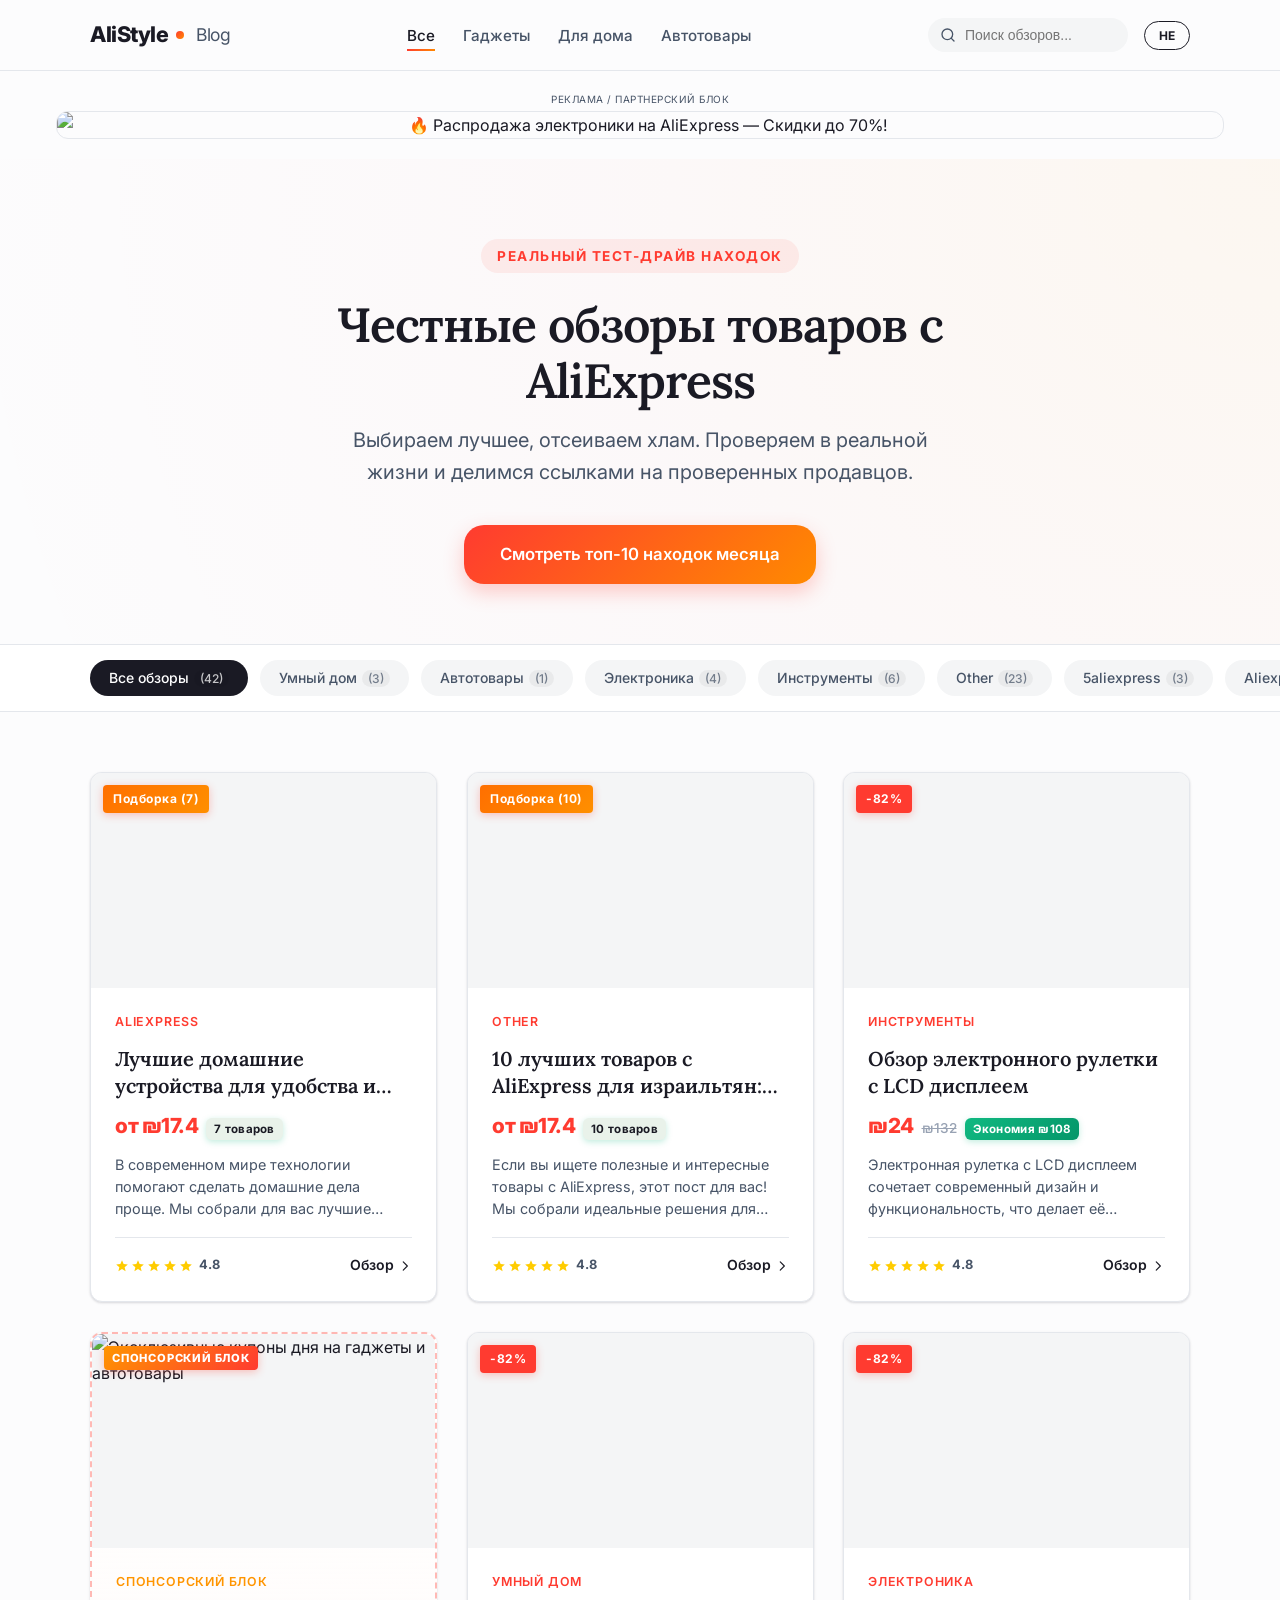
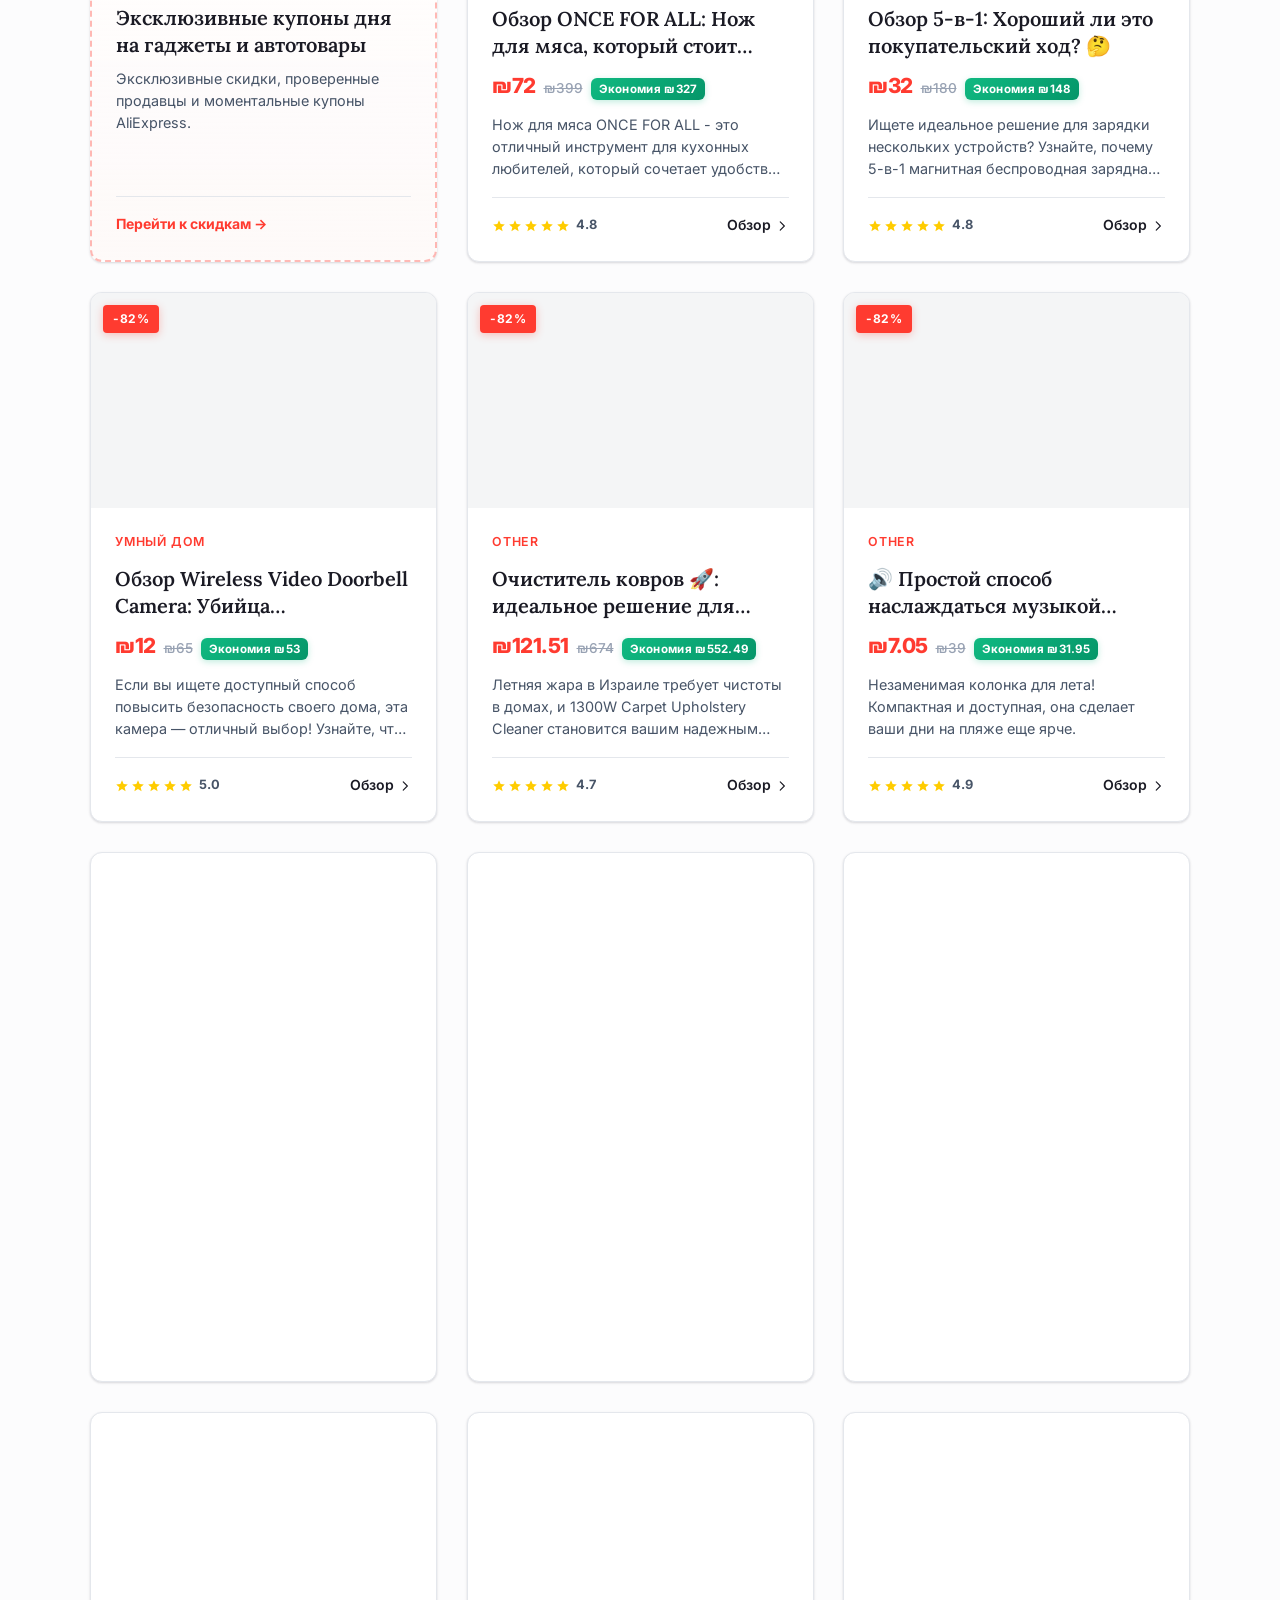
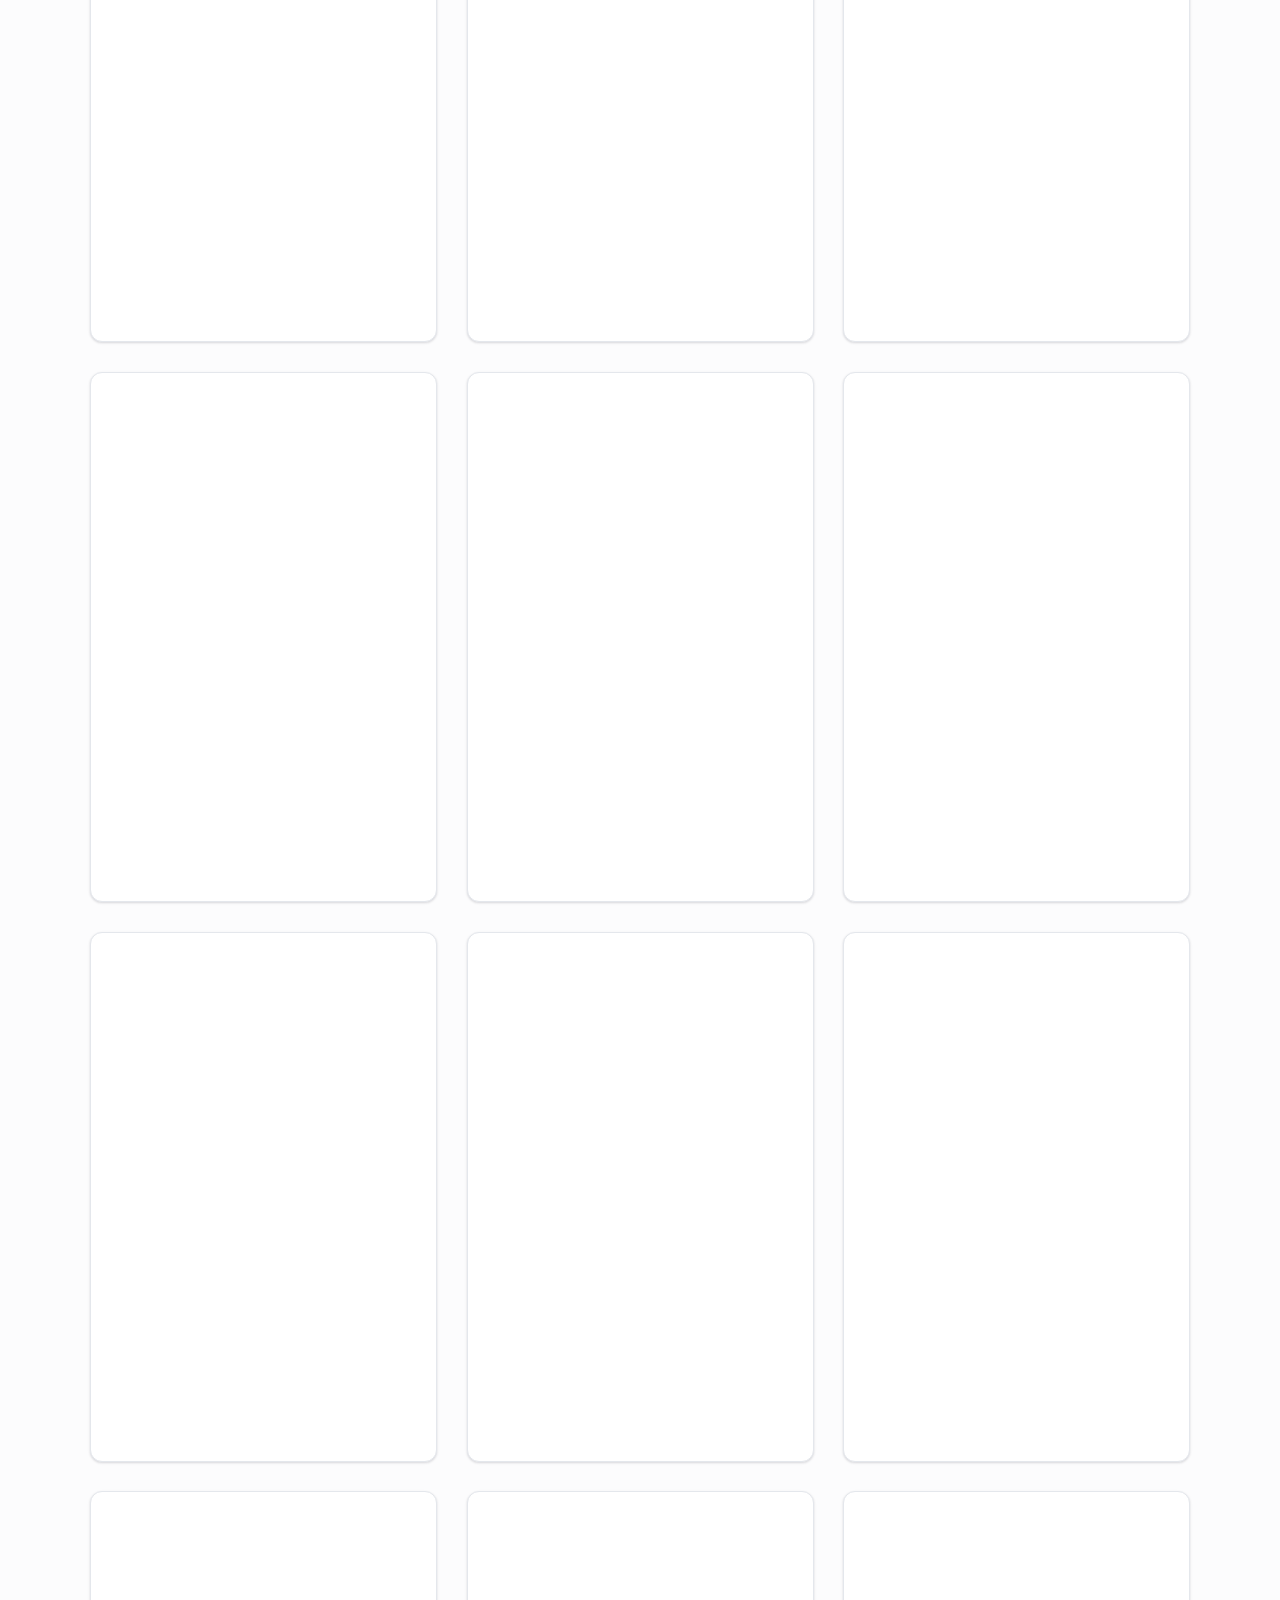
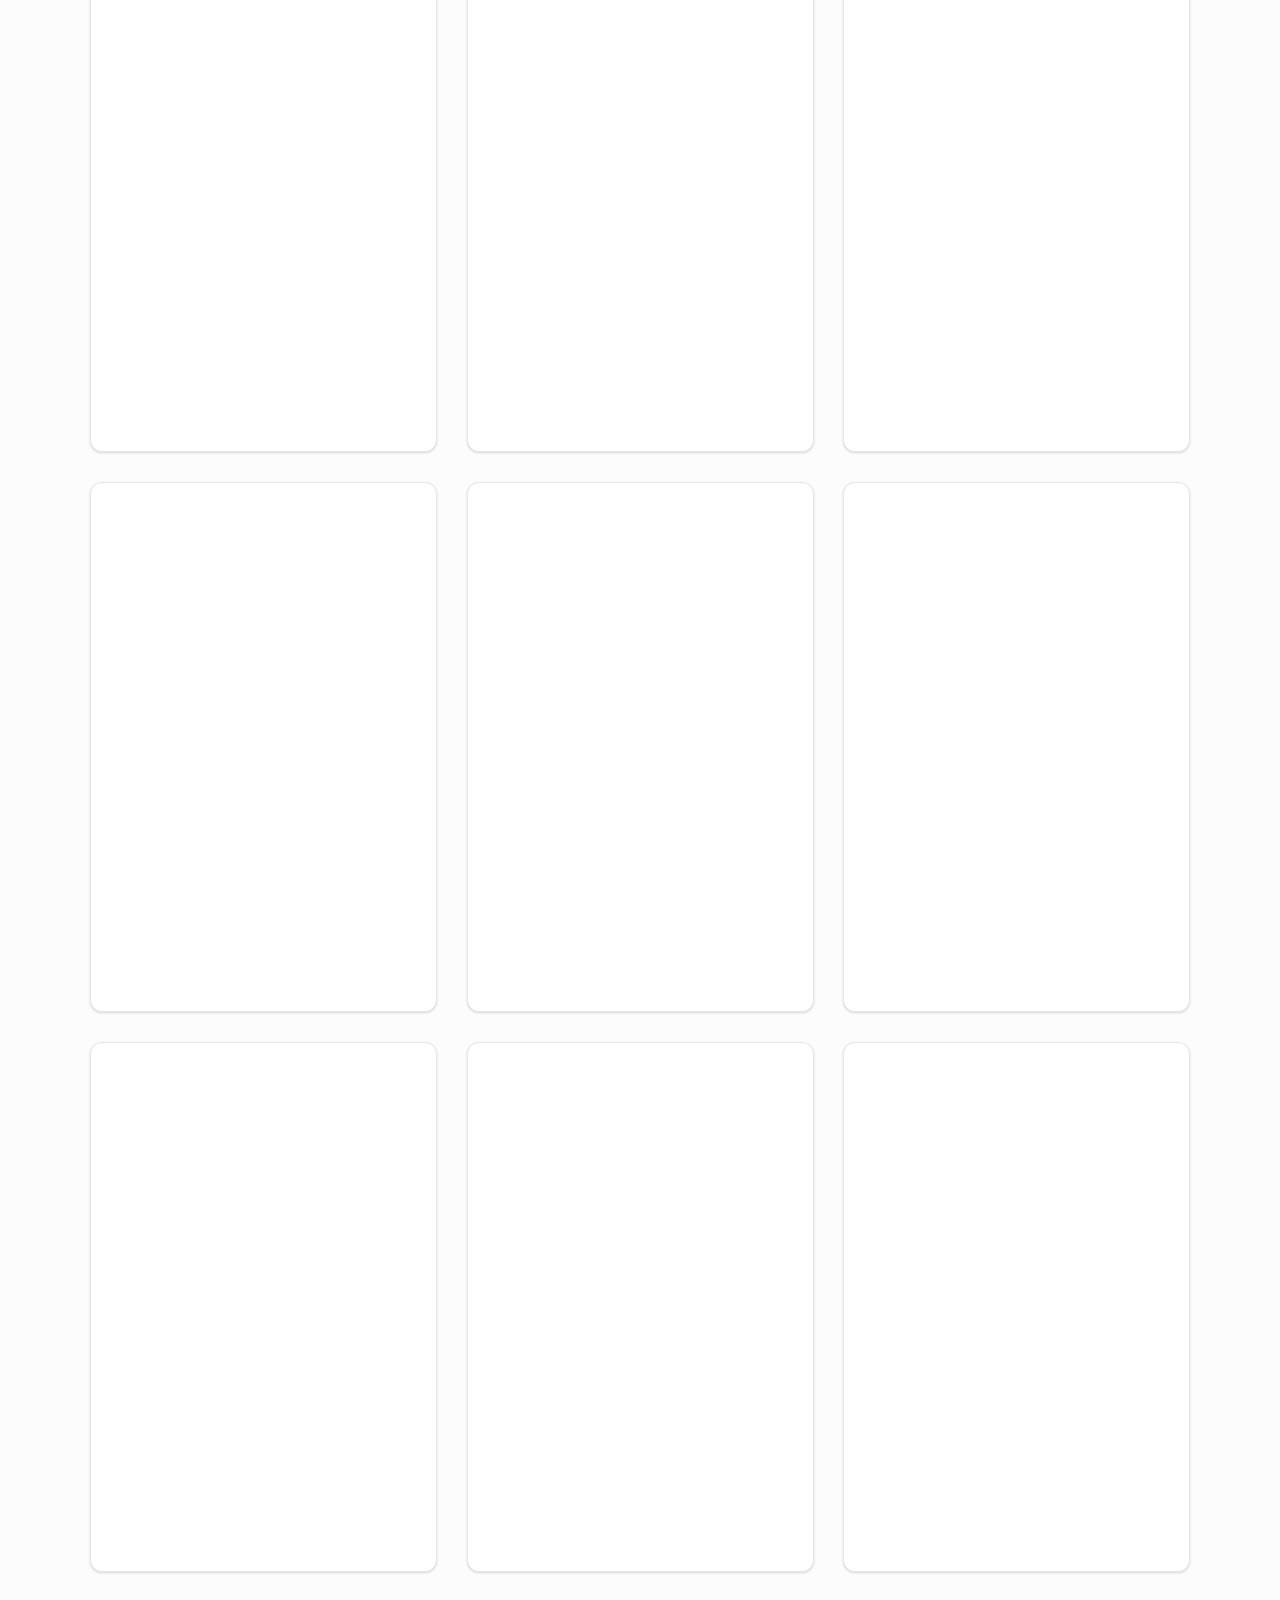
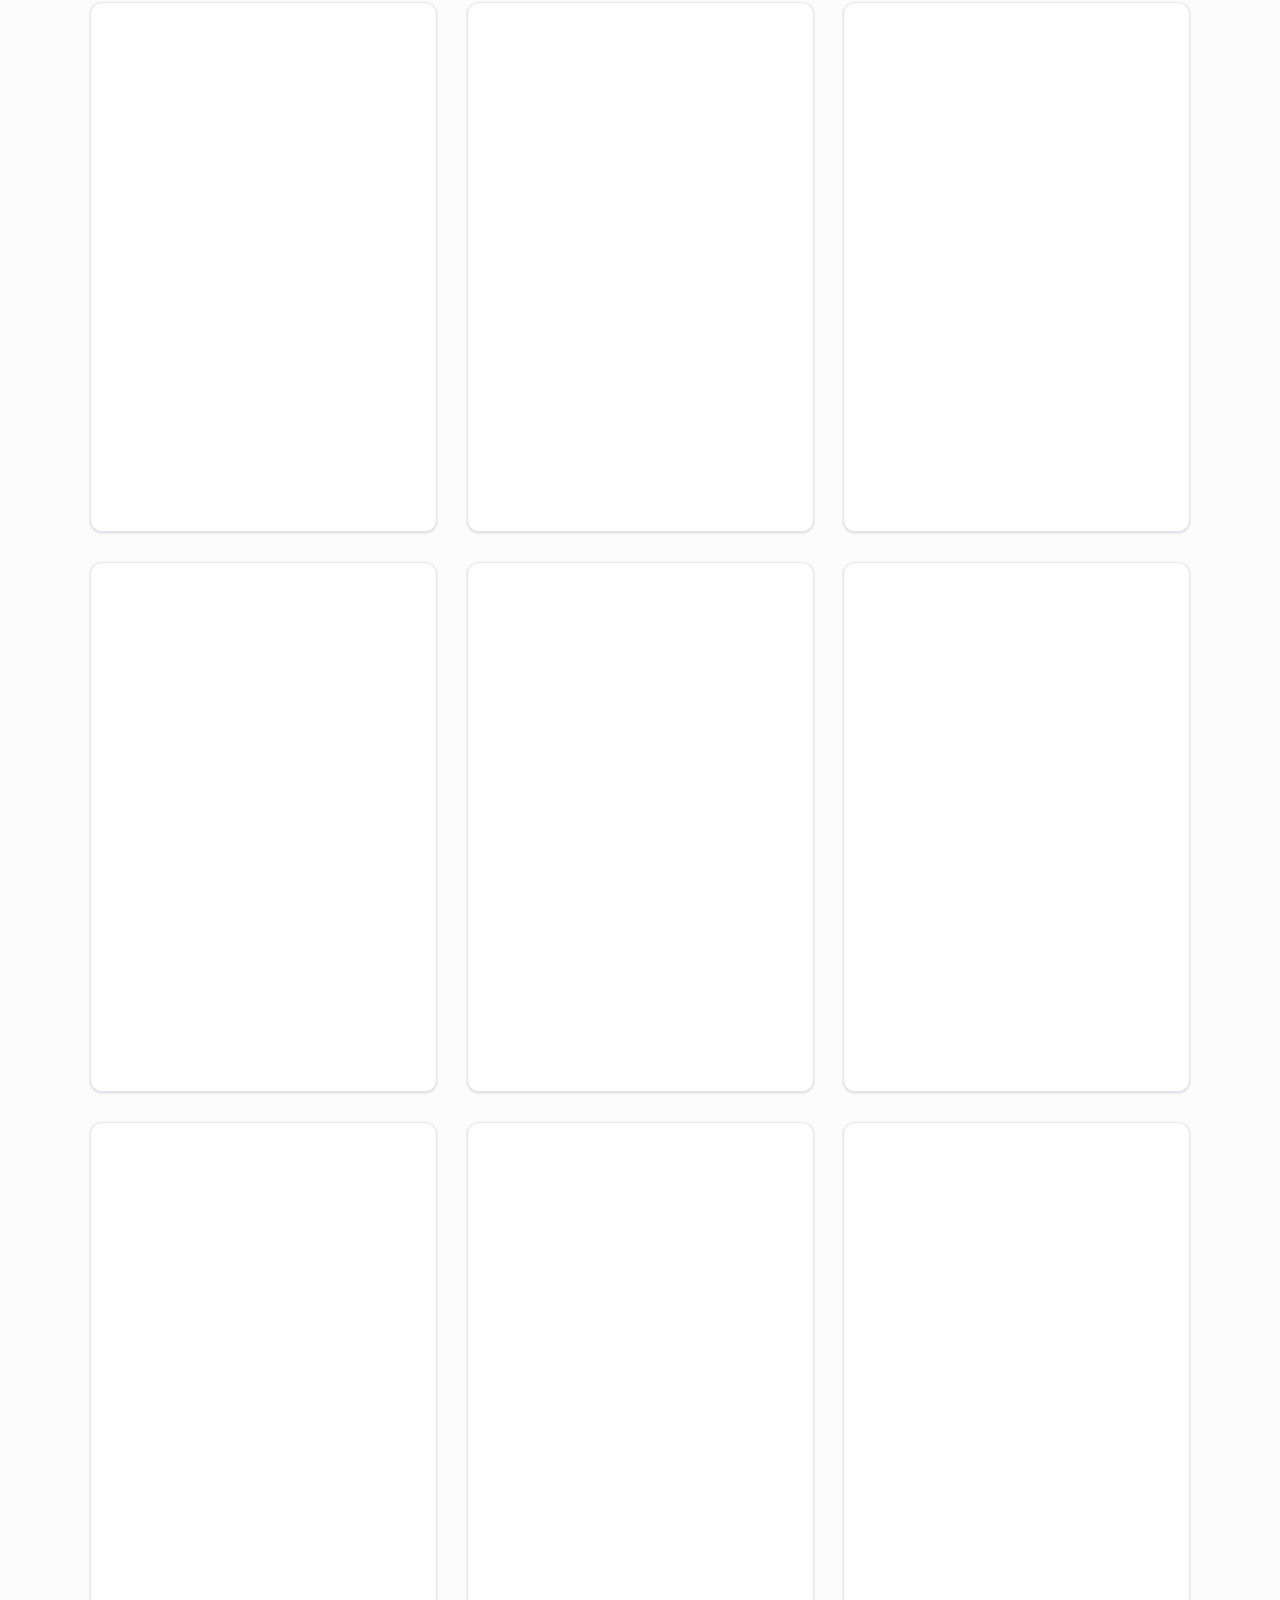
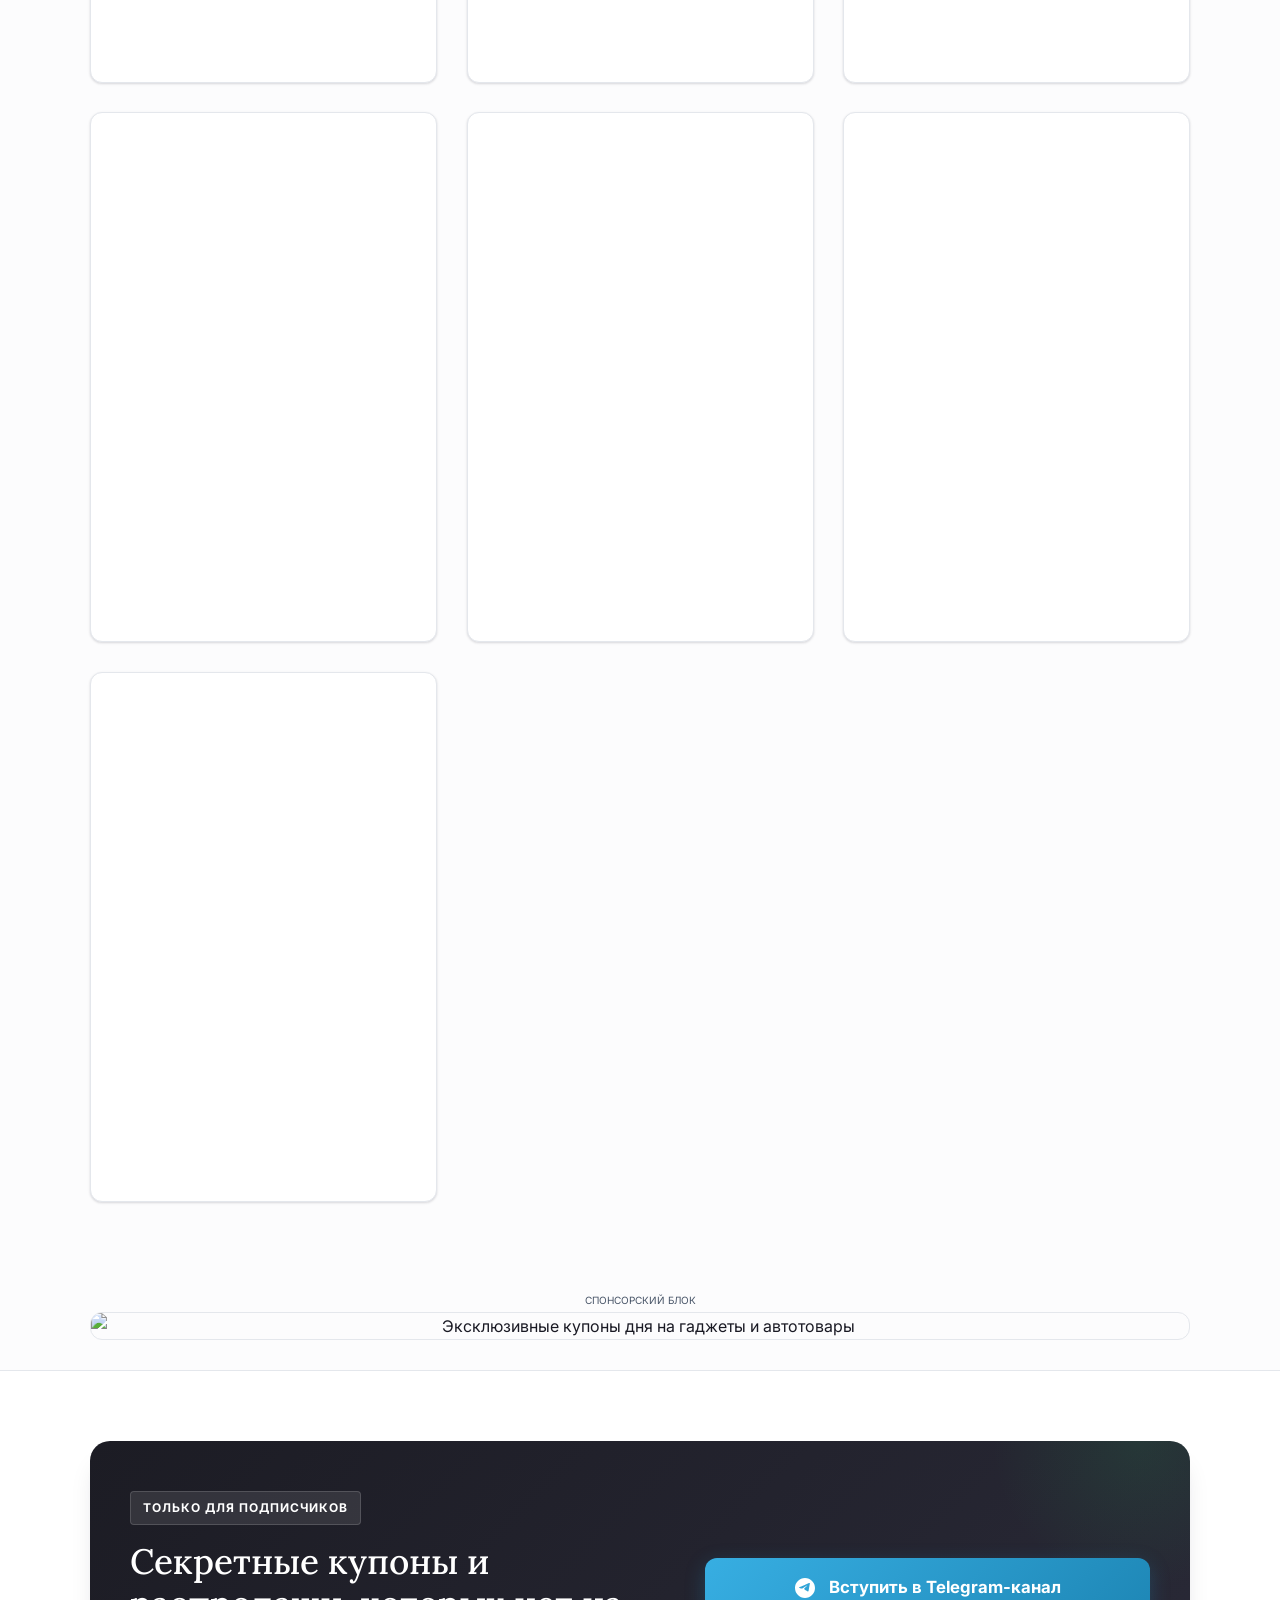
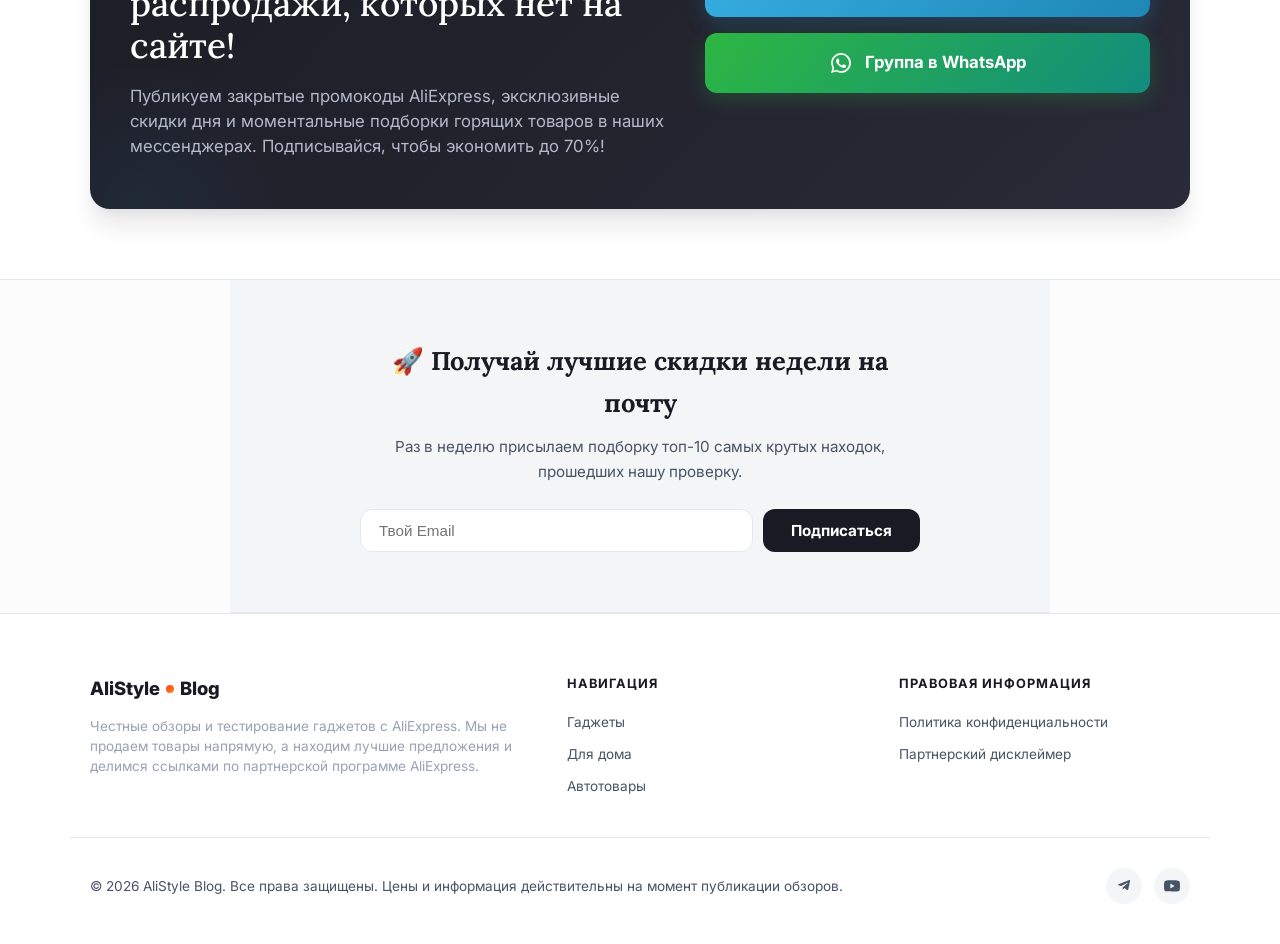
==== index.html @ b85cef8a "Add netlify.toml, root fallbacks, inline normalizeRating, and GitHub CDN fallback" ====
<!DOCTYPE html>
<html lang="ru">
<head>
    <meta charset="UTF-8">
    <meta name="viewport" content="width=device-width, initial-scale=1.0">
    <title data-translate="pageTitle">AliStyle Blog — Честные обзоры товаров с AliExpress</title>
    <meta name="description" content="Реальные тесты, обзоры и подборки крутых гаджетов и товаров с AliExpress. Секретные промокоды, купоны и скидки для Израиля.">
    <meta name="theme-color" content="#FCFCFD">
    
    <!-- Open Graph & Social Cards -->
    <meta property="og:title" content="AliStyle Blog — Честные обзоры товаров с AliExpress">
    <meta property="og:description" content="Реальные тесты, обзоры и подборки крутых гаджетов и товаров с AliExpress. Сравнение цен, промокоды и секретные скидки.">
    <meta property="og:image" content="https://images.unsplash.com/photo-1607082348824-0a96f2a4b9da?w=1200&auto=format&fit=crop&q=80">
    <meta property="og:type" content="website">

    <!-- Preconnect Fonts for Fast Loading -->
    <link rel="preconnect" href="https://fonts.googleapis.com">
    <link rel="preconnect" href="https://fonts.gstatic.com" crossorigin>
    <link rel="stylesheet" href="style.css?v=2.2">
</head>
<body>

    <!-- Header Navigation -->
    <header class="header">
        <div class="container navbar">
            <a href="index.html" class="logo-link">
                <span>AliStyle</span><span class="logo-dot"></span><span style="font-weight: 400; font-size: 1.1rem; color: var(--color-text-secondary); margin-left: 4px;" data-translate="logoSub">Blog</span>
            </a>
            
            <nav class="desktop-nav">
                <ul class="nav-menu" id="nav-menu">
                    <li><a href="#" class="nav-link active" data-filter="all" data-translate="navAll">Все</a></li>
                    <li><a href="#" class="nav-link" data-filter="electronics" data-translate="navElectronics">Гаджеты</a></li>
                    <li><a href="#" class="nav-link" data-filter="smarthome" data-translate="navSmartHome">Для дома</a></li>
                    <li><a href="#" class="nav-link" data-filter="cartech" data-translate="navCarTech">Автотовары</a></li>
                </ul>
            </nav>

            <div class="nav-actions" style="display: flex; align-items: center; gap: 16px;">
                <div class="search-container">
                    <svg class="search-icon" viewBox="0 0 24 24" fill="none" stroke="currentColor" stroke-width="2" stroke-linecap="round" stroke-linejoin="round">
                        <circle cx="11" cy="11" r="8"></circle>
                        <line x1="21" y1="21" x2="16.65" y2="16.65"></line>
                    </svg>
                    <input type="text" id="search-input" class="search-input" data-translate-placeholder="searchPlaceholder" placeholder="Поиск обзоров...">
                </div>

                <!-- Language Toggle Button -->
                <button id="lang-toggle" class="lang-btn" style="background: none; border: 1.5px solid var(--color-text-primary); color: var(--color-text-primary); padding: 6px 14px; border-radius: 20px; font-weight: 700; font-size: 12px; cursor: pointer; transition: all 0.2s ease;">HE</button>
            </div>

            <button class="menu-toggle" id="menu-toggle" aria-label="Открыть меню">
                <span class="menu-bar"></span>
                <span class="menu-bar"></span>
                <span class="menu-bar"></span>
            </button>
        </div>
    </header>

    <!-- Top Ad Banner Container -->
    <div id="ad-top-banner" style="display: none;"></div>

    <!-- Hero Section -->
    <section class="hero">
        <div class="container hero-content">
            <span class="hero-tag" data-translate="heroTag">Реальный тест-драйв находок</span>
            <h1 class="hero-title" data-translate="heroTitle">Честные обзоры товаров с AliExpress</h1>
            <p class="hero-subtitle" data-translate="heroSubtitle">Выбираем лучшее, отсеиваем хлам. Проверяем в реальной жизни и делимся ссылками на проверенных продавцов.</p>
            <a href="#reviews-grid" class="hero-cta" id="hero-cta-btn" data-translate="heroCta">Смотреть топ-10 находок месяца</a>
        </div>
    </section>

    <!-- Category Filter Bar (Mobile-friendly sticky tab) -->
    <div class="filter-bar">
        <div class="container filter-container" id="filter-container">
            <button class="filter-btn active" data-filter="all"><span data-translate="filterAll">Все обзоры</span><span class="filter-count" id="count-all"></span></button>
            <button class="filter-btn" data-filter="electronics"><span data-translate="filterElectronics">Электроника и Гаджеты</span><span class="filter-count" id="count-electronics"></span></button>
            <button class="filter-btn" data-filter="smarthome"><span data-translate="filterSmartHome">Товары для дома</span><span class="filter-count" id="count-smarthome"></span></button>
            <button class="filter-btn" data-filter="cartech"><span data-translate="filterCarTech">Автотовары</span><span class="filter-count" id="count-cartech"></span></button>
        </div>
    </div>

    <!-- Reviews Grid Section (Dynamically Loaded) -->
    <main class="section-padding articles-section">
        <div class="container">
            <div class="articles-grid" id="reviews-grid">
                <!-- Review cards will be dynamically loaded here by main.js from reviews.json -->
                <div style="grid-column: 1/-1; text-align: center; color: var(--color-text-secondary); padding: 40px 0;">
                    Загрузка обзоров...
                </div>
            </div>
        </div>
    </main>

    <!-- In-feed / Article Ad Banner Container -->
    <div id="ad-article-banner" class="container" style="display: none;"></div>

    <!-- Messenger Capture Section (High Conversion Banner) -->
    <section class="messenger-banner-section">
        <div class="container">
            <div class="messenger-banner">
                <div class="messenger-info">
                    <span class="messenger-badge" data-translate="messengerBadge">Только для подписчиков</span>
                    <h2 class="messenger-title" data-translate="messengerTitle">Секретные купоны и распродажи, которых нет на сайте!</h2>
                    <p class="messenger-desc" data-translate="messengerDesc">Публикуем закрытые промокоды AliExpress, эксклюзивные скидки дня и моментальные подборки горящих товаров в наших мессенджерах. Подписывайся, чтобы экономить до 70%!</p>
                </div>
                <div class="messenger-ctas">
                    <a href="https://t.me/your_channel" target="_blank" rel="noopener noreferrer" class="messenger-btn tg">
                        <svg viewBox="0 0 24 24">
                            <path d="M12 2C6.48 2 2 6.48 2 12s4.48 10 10 10 10-4.48 10-10S17.52 2 12 2zm4.64 6.8c-.15.82-.71 4.13-1 5.72-.12.67-.37.89-.61.91-.52.05-.91-.34-1.42-.67-.79-.52-1.24-.84-2.01-1.35-.89-.59-.31-.91.19-1.44.13-.14 2.42-2.22 2.46-2.4.01-.02.01-.1-.05-.15-.06-.05-.14-.03-.2-.02-.09.02-1.49.95-4.22 2.79-.4.27-.76.41-1.08.4-.36-.01-1.04-.2-1.55-.37-.63-.2-1.12-.31-1.08-.66.02-.18.27-.36.75-.55 2.92-1.27 4.86-2.11 5.83-2.52 2.77-1.16 3.35-1.36 3.73-1.37.08 0 .27.02.39.12.1.08.13.19.14.28-.01.06.01.2-.01.27z"/>
                        </svg>
                        <span data-translate="messengerTgBtn">Вступить в Telegram-канал</span>
                    </a>
                    <a href="https://chat.whatsapp.com/your_group" target="_blank" rel="noopener noreferrer" class="messenger-btn wa">
                        <svg viewBox="0 0 24 24">
                            <path d="M19.05 4.91A9.816 9.816 0 0 0 12.04 2c-5.46 0-9.91 4.45-9.91 9.91 0 1.75.46 3.45 1.32 4.95L2.05 22l5.25-1.38c1.45.79 3.08 1.21 4.74 1.21 5.46 0 9.91-4.45 9.91-9.91 0-2.65-1.03-5.14-2.9-7.01zm-7.01 15.24c-1.48 0-2.93-.4-4.2-1.15l-.3-.18-3.12.82.83-3.04-.2-.31a8.122 8.122 0 0 1-1.24-4.38c0-4.49 3.65-8.15 8.14-8.15 2.18 0 4.22.85 5.76 2.39a8.082 8.082 0 0 1 2.38 5.77c0 4.49-3.66 8.15-8.14 8.15zm4.47-6.1c-.24-.12-1.45-.71-1.68-.8-.23-.08-.39-.12-.55.12-.17.25-.65.8-.8 1-.15.17-.3.2-.54.08-.24-.12-.99-.36-1.89-1.17-.7-.63-1.17-1.4-1.31-1.64-.15-.25-.02-.38.11-.51.11-.11.24-.29.37-.43.13-.15.17-.25.25-.41.09-.17.04-.31-.02-.43-.06-.12-.55-1.33-.76-1.83-.2-.48-.4-.42-.55-.42-.14 0-.31-.02-.48-.02-.17 0-.44.06-.67.31-.23.25-.87.85-.87 2.07 0 1.22.89 2.4 1.01 2.57.12.17 1.75 2.67 4.23 3.74.59.25 1.05.41 1.41.52.59.19 1.13.16 1.56.1.48-.07 1.46-.6 1.67-1.17.21-.57.21-1.07.15-1.17-.06-.1-.23-.17-.47-.29z"/>
                        </svg>
                        <span data-translate="messengerWaBtn">Группа в WhatsApp</span>
                    </a>
                </div>
            </div>
        </div>
    </section>

    <!-- Email Subscription Section -->
    <section class="newsletter-section">
        <div class="container newsletter-card">
            <h2 class="newsletter-title" data-translate="newsletterTitle">🚀 Получай лучшие скидки недели на почту</h2>
            <p class="newsletter-desc" data-translate="newsletterDesc">Раз в неделю присылаем подборку топ-10 самых крутых находок, прошедших нашу проверку.</p>
            <form id="newsletter-form" class="newsletter-form">
                <input type="email" id="newsletter-email" required data-translate-placeholder="newsletterPlaceholder" placeholder="Твой Email">
                <button type="submit" id="newsletter-btn" data-translate="newsletterBtn">Подписаться</button>
            </form>
            <p id="newsletter-status" class="newsletter-status hidden"></p>
        </div>
    </section>

    <!-- Footer -->
    <footer class="footer">
        <div class="container footer-top">
            <div class="footer-logo-block">
                <div class="footer-logo">
                    <span>AliStyle</span><span class="logo-dot"></span><span>Blog</span>
                </div>
                <p class="footer-disclaimer" data-translate="footerDisclaimer">
                    Честные обзоры и тестирование гаджетов с AliExpress. Мы не продаем товары напрямую, а находим лучшие предложения и делимся ссылками по партнерской программе AliExpress.
                </p>
            </div>
            <div class="footer-links-block">
                <h4 data-translate="footerNavTitle">Навигация</h4>
                <ul class="footer-links">
                    <li><a href="#" data-filter="electronics" data-translate="navElectronics">Электроника</a></li>
                    <li><a href="#" data-filter="smarthome" data-translate="navSmartHome">Товары для дома</a></li>
                    <li><a href="#" data-filter="cartech" data-translate="navCarTech">Автотовары</a></li>
                </ul>
            </div>
            <div class="footer-links-block">
                <h4 data-translate="footerLegalTitle">Правовая информация</h4>
                <ul class="footer-links">
                    <li><a href="privacy.html" id="privacy-policy-link" data-translate="footerPrivacy">Политика конфиденциальности</a></li>
                    <li><a href="agreement.html" id="affiliate-disclosure-link" data-translate="footerDisclosure">Партнерский дисклеймер</a></li>
                </ul>
            </div>
        </div>
        <div class="container footer-bottom">
            <p id="footer-copy" data-translate="footerCopy">© 2026 AliStyle Blog. Все права защищены. Цены и информация действительны на момент публикации обзоров.</p>
            <div class="social-links">
                <a href="#" class="social-icon-btn" aria-label="Telegram">
                    <svg viewBox="0 0 24 24"><path d="M9.78 18.65l.28-4.28 7.68-7c.34-.3-.07-.46-.52-.16L7.74 12.06l-4.13-1.3c-.9-.28-.92-.9.19-1.33L19.92 3.1c.74-.27 1.39.18 1.15 1.25l-2.74 13.06c-.2.98-.78 1.22-1.58.77l-4.18-3.09-2 1.95c-.22.22-.4.4-.79.4z"/></svg>
                </a>
                <a href="#" class="social-icon-btn" aria-label="YouTube">
                    <svg viewBox="0 0 24 24"><path d="M23.498 6.163a3.003 3.003 0 0 0-2.11-2.11C19.517 3.545 12 3.545 12 3.545s-7.517 0-9.388.507a3.003 3.003 0 0 0-2.11 2.11C0 8.033 0 12 0 12s0 3.967.502 5.837a3.003 3.003 0 0 0 2.11 2.11c1.871.507 9.388.507 9.388.507s7.517 0 9.388-.507a3.003 3.003 0 0 0 2.11-2.11C24 15.967 24 12 24 12s0-3.967-.502-5.837zM9.545 15.568V8.432L15.818 12l-6.273 3.568z"/></svg>
                </a>
            </div>
        </div>
    </footer>

    <!-- Inline Safety Fallback & Scripts -->
    <script>
        window.normalizeRating = function(rawRating) {
            let r = parseFloat(rawRating);
            if (isNaN(r) || r <= 0) return { outOf5: '4.8', outOf10: '9.6', numOutOf5: 4.8 };
            if (r > 10) {
                const o10 = Math.min(10, Math.max(1, r / 10));
                const o5 = Math.min(5, Math.max(1, r / 20));
                return { outOf5: o5.toFixed(1), outOf10: o10.toFixed(1), numOutOf5: o5 };
            }
            if (r > 5) {
                const o5 = Math.min(5, Math.max(1, r / 2));
                return { outOf5: o5.toFixed(1), outOf10: r.toFixed(1), numOutOf5: o5 };
            }
            return { outOf5: r.toFixed(1), outOf10: (r * 2).toFixed(1), numOutOf5: r };
        };
    </script>
    <script src="main.js?v=2.2"></script>
</body>
</html>
---- style.css ----
/*
 * AliStyle Blog - Modern Conversion-Optimized Stylesheet
 * Custom styles in the style of Apple/Medium with AliExpress Red/Orange accents
 */

@import url('https://fonts.googleapis.com/css2?family=Inter:wght@300;400;500;600;700;800&family=Lora:ital,wght@0,400;0,500;0,600;0,700;1,400&display=swap');

:root {
    /* Color Palette */
    --color-bg: #FCFCFD;
    --color-surface: #FFFFFF;
    --color-surface-soft: #F4F5F6;
    --color-border: #E4E7EC;
    
    --color-text-primary: #1A1A24;
    --color-text-secondary: #475467;
    --color-text-muted: #98A2B3;
    
    /* Branding and CTA Colors */
    --color-ali-red: #FF3B30;
    --color-ali-orange: #FF9500;
    --color-ali-gradient: linear-gradient(135deg, #FF3B30 0%, #FF8A00 100%);
    --color-ali-gradient-hover: linear-gradient(135deg, #E02B20 0%, #E07A00 100%);
    
    --color-telegram: #229ED9;
    --color-telegram-gradient: linear-gradient(135deg, #37aee2 0%, #1e87b6 100%);
    --color-whatsapp: #25D366;
    --color-whatsapp-gradient: linear-gradient(135deg, #2db742 0%, #128c7e 100%);
    
    /* Ratings & Badges */
    --color-star: #FFCC00;
    --color-discount-bg: rgba(255, 59, 48, 0.08);
    --color-discount-text: #FF3B30;
    
    /* Fonts */
    --font-sans: 'Inter', -apple-system, BlinkMacSystemFont, "Segoe UI", Roboto, Helvetica, Arial, sans-serif;
    --font-serif: 'Lora', Georgia, Cambria, "Times New Roman", Times, serif;
    
    /* Shadows */
    --shadow-sm: 0 1px 3px rgba(16, 24, 40, 0.1), 0 1px 2px rgba(16, 24, 40, 0.06);
    --shadow-md: 0 4px 30px rgba(0, 0, 0, 0.03), 0 1px 3px rgba(0, 0, 0, 0.02);
    --shadow-lg: 0 12px 16px -4px rgba(16, 24, 40, 0.08), 0 4px 6px -2px rgba(16, 24, 40, 0.03);
    --shadow-xl: 0 20px 24px -4px rgba(16, 24, 40, 0.1), 0 8px 8px -4px rgba(16, 24, 40, 0.04);
    --shadow-cta: 0 8px 20px rgba(255, 59, 48, 0.25);
    
    /* Constants */
    --border-radius-sm: 8px;
    --border-radius-md: 12px;
    --border-radius-lg: 20px;
    --max-width-content: 720px;
    --max-width-site: 1140px;
}

/* Reset */
* {
    margin: 0;
    padding: 0;
    box-sizing: border-box;
}

html {
    scroll-behavior: smooth;
    font-size: 16px;
    -webkit-font-smoothing: antialiased;
    -moz-osx-font-smoothing: grayscale;
}

body {
    background-color: var(--color-bg);
    color: var(--color-text-primary);
    font-family: var(--font-sans);
    line-height: 1.625;
}

a {
    color: inherit;
    text-decoration: none;
    transition: color 0.2s ease;
}

button {
    font-family: inherit;
}

img {
    max-width: 100%;
    height: auto;
    display: block;
}

/* Typography & Layout Utils */
.container {
    max-width: var(--max-width-site);
    margin: 0 auto;
    padding: 0 20px;
}

.section-padding {
    padding: 60px 0;
}

@media (max-width: 768px) {
    .section-padding {
        padding: 40px 0;
    }
}

/* Header & Navbar */
.header {
    background-color: rgba(252, 252, 253, 0.85);
    backdrop-filter: blur(20px);
    -webkit-backdrop-filter: blur(20px);
    border-bottom: 1px solid var(--color-border);
    position: sticky;
    top: 0;
    z-index: 100;
    transition: transform 0.3s ease, background-color 0.3s ease;
}

.navbar {
    display: flex;
    align-items: center;
    justify-content: space-between;
    height: 70px;
}

.logo-link {
    display: flex;
    align-items: center;
    gap: 8px;
    font-weight: 800;
    font-size: 1.35rem;
    letter-spacing: -0.5px;
}

.logo-dot {
    background: var(--color-ali-gradient);
    width: 8px;
    height: 8px;
    border-radius: 50%;
    display: inline-block;
}

/* Sticky Nav Menu */
.nav-menu {
    display: flex;
    gap: 28px;
    list-style: none;
}

.nav-link {
    font-size: 0.95rem;
    font-weight: 500;
    color: var(--color-text-secondary);
    position: relative;
    padding: 6px 0;
}

.nav-link:hover, .nav-link.active {
    color: var(--color-text-primary);
}

.nav-link::after {
    content: '';
    position: absolute;
    bottom: 0;
    left: 0;
    width: 100%;
    height: 2px;
    background: var(--color-ali-gradient);
    transform: scaleX(0);
    transform-origin: right;
    transition: transform 0.25s ease;
}

.nav-link:hover::after, .nav-link.active::after {
    transform: scaleX(1);
    transform-origin: left;
}

/* Search Bar in Header */
.search-container {
    position: relative;
    display: flex;
    align-items: center;
}

.search-input {
    width: 200px;
    background-color: var(--color-surface-soft);
    border: 1px solid transparent;
    padding: 8px 16px 8px 36px;
    border-radius: var(--border-radius-lg);
    font-size: 0.875rem;
    outline: none;
    transition: all 0.3s ease;
}

.search-input:focus {
    width: 260px;
    background-color: var(--color-surface);
    border-color: var(--color-text-muted);
    box-shadow: 0 0 0 3px rgba(0, 0, 0, 0.05);
}

.search-icon {
    position: absolute;
    left: 12px;
    width: 16px;
    height: 16px;
    color: var(--color-text-secondary);
    pointer-events: none;
}

.search-toggle-btn {
    display: none;
    background: none;
    border: none;
    cursor: pointer;
    padding: 8px;
    color: var(--color-text-secondary);
}

/* Mobile Navigation Hamburger */
.menu-toggle {
    display: none;
    background: none;
    border: none;
    cursor: pointer;
    flex-direction: column;
    gap: 5px;
    width: 24px;
    padding: 4px;
}

.menu-bar {
    width: 100%;
    height: 2px;
    background-color: var(--color-text-primary);
    transition: all 0.25s ease;
}

/* Hero Section */
.hero {
    background: radial-gradient(circle at top right, rgba(255, 149, 0, 0.05) 0%, rgba(255, 59, 48, 0.02) 50%, rgba(255,255,255,0) 100%);
    border-bottom: 1px solid var(--color-border);
    padding: 80px 0 60px;
    text-align: center;
}

.hero-content {
    max-width: 800px;
    margin: 0 auto;
}

.hero-tag {
    display: inline-block;
    background: var(--color-discount-bg);
    color: var(--color-discount-text);
    font-weight: 700;
    font-size: 0.85rem;
    text-transform: uppercase;
    letter-spacing: 1.5px;
    padding: 6px 16px;
    border-radius: var(--border-radius-lg);
    margin-bottom: 24px;
}

.hero-title {
    font-family: var(--font-serif);
    font-size: 3rem;
    line-height: 1.15;
    font-weight: 600;
    letter-spacing: -1px;
    margin-bottom: 16px;
    color: var(--color-text-primary);
}

.hero-subtitle {
    font-size: 1.25rem;
    color: var(--color-text-secondary);
    margin-bottom: 36px;
    font-weight: 400;
    max-width: 600px;
    margin-left: auto;
    margin-right: auto;
}

.hero-cta {
    display: inline-block;
    background: var(--color-ali-gradient);
    color: #FFFFFF;
    font-weight: 600;
    font-size: 1.05rem;
    padding: 16px 36px;
    border-radius: var(--border-radius-lg);
    box-shadow: var(--shadow-cta);
    transition: all 0.3s cubic-bezier(0.175, 0.885, 0.32, 1.275);
}

.hero-cta:hover {
    transform: translateY(-2px);
    box-shadow: 0 10px 24px rgba(255, 59, 48, 0.35);
}

.hero-cta:active {
    transform: translateY(1px);
}

@media (max-width: 768px) {
    .hero {
        padding: 50px 0;
        text-align: left;
    }
    .hero-title {
        font-size: 2.2rem;
    }
    .hero-subtitle {
        font-size: 1.1rem;
        margin-bottom: 24px;
    }
    .hero-cta {
        width: 100%;
        text-align: center;
        padding: 14px 28px;
    }
}

/* Category Filter Bar */
.filter-bar {
    border-bottom: 1px solid var(--color-border);
    background-color: var(--color-surface);
    position: sticky;
    top: 70px;
    z-index: 90;
    overflow-x: auto;
    white-space: nowrap;
    scrollbar-width: none; /* Firefox */
}

.filter-bar::-webkit-scrollbar {
    display: none; /* Safari and Chrome */
}

.filter-container {
    display: flex;
    padding: 15px 20px;
    gap: 12px;
}

.filter-btn {
    background: var(--color-surface-soft);
    border: 1px solid transparent;
    color: var(--color-text-secondary);
    padding: 8px 18px;
    font-size: 0.875rem;
    font-weight: 500;
    border-radius: var(--border-radius-lg);
    cursor: pointer;
    transition: all 0.25s ease;
}

.filter-btn:hover {
    background-color: var(--color-border);
    color: var(--color-text-primary);
}

.filter-btn.active {
    background-color: var(--color-text-primary);
    color: var(--color-surface);
}

/* Article Grid Section */
.articles-section {
    background-color: var(--color-bg);
}

.articles-grid {
    display: grid;
    grid-template-columns: repeat(3, 1fr);
    gap: 30px;
}

.article-card {
    background-color: var(--color-surface);
    border-radius: var(--border-radius-md);
    border: 1px solid var(--color-border);
    overflow: hidden;
    display: flex;
    flex-direction: column;
    box-shadow: var(--shadow-sm);
    transition: all 0.3s cubic-bezier(0.165, 0.84, 0.44, 1);
}

.article-card:hover {
    transform: translateY(-4px);
    box-shadow: var(--shadow-lg);
}

.article-img-wrapper {
    position: relative;
    aspect-ratio: 16/10;
    overflow: hidden;
    background-color: var(--color-surface-soft);
}

.article-img {
    width: 100%;
    height: 100%;
    object-fit: cover;
    transition: transform 0.5s ease;
}

.article-card:hover .article-img {
    transform: scale(1.05);
}

.discount-badge {
    position: absolute;
    top: 12px;
    left: 12px;
    background-color: var(--color-ali-red);
    color: #FFFFFF;
    font-weight: 700;
    font-size: 0.75rem;
    padding: 4px 10px;
    border-radius: 4px;
    letter-spacing: 0.5px;
    box-shadow: 0 2px 8px rgba(255, 59, 48, 0.3);
}

.article-content {
    padding: 24px;
    display: flex;
    flex-direction: column;
    flex-grow: 1;
}

.article-meta {
    display: flex;
    align-items: center;
    gap: 12px;
    margin-bottom: 12px;
    font-size: 0.775rem;
    font-weight: 600;
    text-transform: uppercase;
    letter-spacing: 0.8px;
}

.article-category {
    color: var(--color-ali-red);
}

.article-date {
    color: var(--color-text-muted);
}

.article-title {
    font-family: var(--font-serif);
    font-size: 1.25rem;
    font-weight: 600;
    line-height: 1.35;
    margin-bottom: 10px;
    color: var(--color-text-primary);
    display: -webkit-box;
    -webkit-line-clamp: 2;
    -webkit-box-orient: vertical;
    overflow: hidden;
}

.article-excerpt {
    font-size: 0.9rem;
    color: var(--color-text-secondary);
    line-height: 1.5;
    margin-bottom: 18px;
    display: -webkit-box;
    -webkit-line-clamp: 3;
    -webkit-box-orient: vertical;
    overflow: hidden;
}

.article-footer {
    display: flex;
    align-items: center;
    justify-content: space-between;
    margin-top: auto;
    border-top: 1px solid var(--color-border);
    padding-top: 16px;
}

.rating-stars {
    display: flex;
    align-items: center;
    gap: 2px;
}

.star {
    width: 14px;
    height: 14px;
    fill: var(--color-star);
}

.star.empty {
    fill: var(--color-border);
}

.rating-value {
    font-size: 0.8rem;
    font-weight: 700;
    color: var(--color-text-secondary);
    margin-left: 4px;
}

.read-more-link {
    font-size: 0.875rem;
    font-weight: 600;
    color: var(--color-text-primary);
    display: flex;
    align-items: center;
    gap: 4px;
}

.read-more-link svg {
    width: 14px;
    height: 14px;
    transition: transform 0.2s ease;
}

.article-card:hover .read-more-link {
    color: var(--color-ali-red);
}

.article-card:hover .read-more-link svg {
    transform: translateX(3px);
}

@media (max-width: 991px) {
    .articles-grid {
        grid-template-columns: repeat(2, 1fr);
        gap: 20px;
    }
}

@media (max-width: 600px) {
    .articles-grid {
        grid-template-columns: 1fr;
        gap: 24px;
    }
}

/* Messenger Conversion Banner */
.messenger-banner-section {
    background-color: var(--color-surface);
    border-top: 1px solid var(--color-border);
    border-bottom: 1px solid var(--color-border);
    padding: 70px 0;
}

.messenger-banner {
    background: linear-gradient(135deg, #1C1C24 0%, #2A2A38 100%);
    border-radius: var(--border-radius-lg);
    padding: 50px 40px;
    color: #FFFFFF;
    display: grid;
    grid-template-columns: 1.2fr 1fr;
    align-items: center;
    gap: 40px;
    box-shadow: var(--shadow-xl);
    position: relative;
    overflow: hidden;
}

.messenger-banner::before {
    content: '';
    position: absolute;
    width: 300px;
    height: 300px;
    background: radial-gradient(circle, rgba(37, 211, 102, 0.1) 0%, rgba(255,255,255,0) 70%);
    top: -150px;
    right: -100px;
    pointer-events: none;
}

.messenger-banner::after {
    content: '';
    position: absolute;
    width: 300px;
    height: 300px;
    background: radial-gradient(circle, rgba(34, 158, 217, 0.08) 0%, rgba(255,255,255,0) 70%);
    bottom: -150px;
    left: -100px;
    pointer-events: none;
}

.messenger-info {
    position: relative;
    z-index: 2;
}

.messenger-badge {
    display: inline-block;
    background-color: rgba(255, 255, 255, 0.1);
    border: 1px solid rgba(255, 255, 255, 0.15);
    color: #FFFFFF;
    font-size: 0.75rem;
    font-weight: 700;
    padding: 6px 12px;
    border-radius: 4px;
    text-transform: uppercase;
    letter-spacing: 1px;
    margin-bottom: 16px;
}

.messenger-title {
    font-family: var(--font-serif);
    font-size: 2.2rem;
    line-height: 1.2;
    font-weight: 500;
    margin-bottom: 16px;
}

.messenger-desc {
    color: #B3B9C9;
    font-size: 1.05rem;
    line-height: 1.5;
}

.messenger-ctas {
    display: flex;
    flex-direction: column;
    gap: 16px;
    position: relative;
    z-index: 2;
}

.messenger-btn {
    display: flex;
    align-items: center;
    justify-content: center;
    gap: 12px;
    color: #FFFFFF;
    font-weight: 700;
    font-size: 1.05rem;
    padding: 16px 28px;
    border-radius: var(--border-radius-md);
    transition: all 0.3s cubic-bezier(0.175, 0.885, 0.32, 1.275);
}

.messenger-btn svg {
    width: 24px;
    height: 24px;
    fill: currentColor;
}

.messenger-btn.tg {
    background: var(--color-telegram-gradient);
    box-shadow: 0 6px 20px rgba(34, 158, 217, 0.25);
}

.messenger-btn.tg:hover {
    transform: translateY(-2px);
    box-shadow: 0 10px 24px rgba(34, 158, 217, 0.35);
}

.messenger-btn.wa {
    background: var(--color-whatsapp-gradient);
    box-shadow: 0 6px 20px rgba(45, 183, 66, 0.25);
}

.messenger-btn.wa:hover {
    transform: translateY(-2px);
    box-shadow: 0 10px 24px rgba(45, 183, 66, 0.35);
}

.messenger-btn:active {
    transform: translateY(1px);
}

@media (max-width: 991px) {
    .messenger-banner {
        grid-template-columns: 1fr;
        padding: 40px 30px;
        gap: 30px;
    }
    .messenger-title {
        font-size: 1.8rem;
    }
}

@media (max-width: 600px) {
    .messenger-banner {
        padding: 30px 20px;
    }
    .messenger-ctas {
        width: 100%;
    }
    .messenger-btn {
        width: 100%;
    }
}

/* Newsletter Subscription */
.newsletter-section {
    background-color: var(--color-surface-soft);
    padding: 60px 0;
    text-align: center;
    border-bottom: 1px solid var(--color-border);
}

.newsletter-card {
    max-width: 600px;
    margin: 0 auto;
}

.newsletter-title {
    font-family: var(--font-serif);
    font-size: 1.6rem;
    margin-bottom: 12px;
}

.newsletter-desc {
    color: var(--color-text-secondary);
    font-size: 0.95rem;
    margin-bottom: 24px;
}

.newsletter-form {
    display: flex;
    gap: 10px;
}

.newsletter-form input {
    flex-grow: 1;
    border: 1px solid var(--color-border);
    padding: 12px 18px;
    border-radius: var(--border-radius-md);
    outline: none;
    font-size: 0.95rem;
}

.newsletter-form input:focus {
    border-color: var(--color-text-primary);
}

.newsletter-form button {
    background-color: var(--color-text-primary);
    color: var(--color-surface);
    border: none;
    font-weight: 700;
    font-size: 0.95rem;
    padding: 12px 28px;
    border-radius: var(--border-radius-md);
    cursor: pointer;
    transition: background-color 0.2s ease;
}

.newsletter-form button:hover {
    background-color: #000000;
}

.newsletter-status {
    margin-top: 12px;
    font-size: 0.875rem;
    font-weight: 600;
}

.newsletter-status.success {
    color: #2db742;
}

.newsletter-status.error {
    color: var(--color-ali-red);
}

.hidden {
    display: none !important;
}

@media (max-width: 600px) {
    .newsletter-form {
        flex-direction: column;
    }
    .newsletter-form button {
        width: 100%;
    }
}

/* Footer Section */
.footer {
    background-color: var(--color-surface);
    border-top: 1px solid var(--color-border);
    padding: 60px 0 40px;
    font-size: 0.85rem;
    color: var(--color-text-secondary);
}

.footer-top {
    display: grid;
    grid-template-columns: 1.5fr repeat(2, 1fr);
    gap: 40px;
    margin-bottom: 40px;
}

.footer-logo-block {
    display: flex;
    flex-direction: column;
    gap: 12px;
}

.footer-logo {
    display: flex;
    align-items: center;
    gap: 6px;
    font-weight: 800;
    font-size: 1.15rem;
    color: var(--color-text-primary);
}

.footer-disclaimer {
    line-height: 1.5;
    color: var(--color-text-muted);
}

.footer-links-block h4 {
    color: var(--color-text-primary);
    font-weight: 700;
    margin-bottom: 16px;
    text-transform: uppercase;
    font-size: 0.8rem;
    letter-spacing: 1px;
}

.footer-links {
    list-style: none;
    display: flex;
    flex-direction: column;
    gap: 10px;
}

.footer-links a:hover {
    color: var(--color-ali-red);
}

.social-links {
    display: flex;
    gap: 12px;
}

.social-icon-btn {
    background-color: var(--color-surface-soft);
    width: 36px;
    height: 36px;
    border-radius: 50%;
    display: flex;
    align-items: center;
    justify-content: center;
    transition: all 0.2s ease;
}

.social-icon-btn svg {
    width: 16px;
    height: 16px;
    fill: var(--color-text-secondary);
}

.social-icon-btn:hover {
    background-color: var(--color-ali-red);
}

.social-icon-btn:hover svg {
    fill: #FFFFFF;
}

.footer-bottom {
    border-top: 1px solid var(--color-border);
    padding-top: 30px;
    display: flex;
    align-items: center;
    justify-content: space-between;
}

@media (max-width: 768px) {
    .footer-top {
        grid-template-columns: 1fr;
        gap: 30px;
    }
    .footer-bottom {
        flex-direction: column;
        gap: 15px;
        text-align: center;
    }
}

/* ==========================================================================
   REVIEW DETAIL PAGE (review-template.html)
   ========================================================================== */

/* Reading Progress Bar */
.progress-bar-container {
    position: fixed;
    top: 70px;
    left: 0;
    width: 100%;
    height: 3px;
    background-color: transparent;
    z-index: 99;
}

.progress-bar {
    height: 100%;
    background: var(--color-ali-gradient);
    width: 0%;
}

/* Breadcrumbs */
.breadcrumbs {
    display: flex;
    align-items: center;
    gap: 8px;
    list-style: none;
    padding: 24px 0 10px;
    font-size: 0.85rem;
    color: var(--color-text-muted);
}

.breadcrumb-item a:hover {
    color: var(--color-text-primary);
}

.breadcrumb-separator {
    font-size: 0.75rem;
}

/* Review Article Layout */
/* Review Article Layout */
.review-main {
    max-width: var(--max-width-site);
    margin: 0 auto;
    padding: 20px 20px 60px 20px;
}

.review-header,
nav[aria-label="Breadcrumb"] {
    max-width: 1040px;
    margin-left: auto;
    margin-right: auto;
}

.review-header {
    margin-bottom: 24px;
}

.review-meta {
    display: flex;
    align-items: center;
    gap: 16px;
    margin-bottom: 12px;
    font-size: 0.85rem;
    font-weight: 500;
}

.review-category {
    color: var(--color-ali-red);
    font-weight: 700;
    text-transform: uppercase;
    letter-spacing: 0.5px;
}

.review-date {
    color: var(--color-text-muted);
}

.review-h1 {
    font-family: var(--font-serif);
    font-size: 2.25rem;
    line-height: 1.25;
    font-weight: 700;
    letter-spacing: -0.5px;
    color: var(--color-text-primary);
    margin-bottom: 20px;
}

@media (max-width: 768px) {
    .review-h1 {
        font-size: 1.75rem;
    }
}

/* Fast Purchase Box (Critical Conversion Block - Proportionate Desktop & Mobile) */
.fast-buy-box {
    background-color: var(--color-surface);
    border: 1px solid var(--color-border);
    border-radius: var(--border-radius-lg);
    padding: 30px;
    margin: 0 auto 40px auto;
    max-width: 1040px;
    display: grid;
    grid-template-columns: 440px 1fr;
    gap: 36px;
    align-items: stretch;
    box-shadow: var(--shadow-lg);
}

.fast-buy-gallery {
    display: flex;
    flex-direction: column;
    gap: 12px;
    width: 100%;
}

.fast-buy-image-container {
    background-color: #F8FAFC;
    border: 1px solid var(--color-border);
    border-radius: var(--border-radius-md);
    width: 100%;
    height: 380px;
    overflow: hidden;
    display: flex;
    align-items: center;
    justify-content: center;
}

.fast-buy-image {
    max-width: 100%;
    max-height: 100%;
    width: auto;
    height: auto;
    object-fit: contain;
    padding: 10px;
    transition: opacity 0.25s ease;
}

.fast-buy-thumbnails {
    display: flex;
    gap: 8px;
    overflow-x: auto;
    scrollbar-width: thin;
    padding-bottom: 4px;
}

.fast-buy-thumbnail {
    width: 60px;
    height: 60px;
    border-radius: var(--border-radius-sm);
    border: 2px solid transparent;
    cursor: pointer;
    object-fit: cover;
    transition: all 0.2s ease;
    opacity: 0.65;
    background-color: #F8FAFC;
    flex-shrink: 0;
}

.fast-buy-thumbnail:hover {
    opacity: 1;
    border-color: var(--color-border);
}

.fast-buy-thumbnail.active {
    opacity: 1;
    border-color: var(--color-ali-red);
    box-shadow: 0 0 0 2px rgba(255, 59, 48, 0.2);
}

/* Editorial Body Images */
.body-image-wrapper {
    margin: 36px 0;
    text-align: center;
}

.body-image {
    max-width: 100%;
    height: auto;
    border-radius: var(--border-radius-md);
    box-shadow: var(--shadow-md);
}

.body-image-caption {
    font-size: 0.85rem;
    color: var(--color-text-secondary);
    margin-top: 8px;
    font-style: italic;
}

.fast-buy-info {
    display: flex;
    flex-direction: column;
    height: 100%;
    min-width: 0;
}

.fast-buy-header-row {
    display: flex;
    align-items: center;
    justify-content: space-between;
    flex-wrap: wrap;
    gap: 10px;
    margin-bottom: 12px;
}

.fast-buy-rating {
    display: flex;
    align-items: center;
    gap: 6px;
}

.fast-buy-rating .rating-text {
    font-weight: 600;
    font-size: 0.85rem;
    color: var(--color-text-secondary);
}

.fast-buy-product-title {
    font-family: var(--font-serif);
    font-size: 1.35rem;
    line-height: 1.35;
    font-weight: 700;
    color: var(--color-text-primary);
    margin-bottom: 14px;
}

/* Fast Buy Price Box (Review Detail) */
.fast-buy-prices-wrap {
    background: #F8FAFC;
    border: 1px solid var(--color-border);
    border-radius: var(--border-radius-md);
    padding: 14px 18px;
    margin-bottom: 16px;
    display: flex;
    align-items: center;
    justify-content: space-between;
    gap: 16px;
    flex-wrap: wrap;
}

.price-ali-block {
    display: flex;
    flex-direction: column;
    gap: 2px;
}

.price-label-ali {
    font-size: 0.78rem;
    font-weight: 700;
    color: var(--color-text-secondary);
    text-transform: uppercase;
    letter-spacing: 0.4px;
}

.fast-buy-price-ali-val {
    font-size: 1.85rem;
    font-weight: 900;
    color: var(--color-ali-red);
    line-height: 1.1;
}

.price-local-block {
    display: flex;
    flex-direction: column;
    gap: 4px;
    align-items: flex-end;
}

.price-local-subrow {
    font-size: 0.85rem;
    color: var(--color-text-muted);
    display: flex;
    gap: 6px;
    align-items: center;
}

.price-label-local {
    font-weight: 500;
}

.fast-buy-price-local-val {
    text-decoration: line-through;
    font-weight: 700;
}

.price-savings-subrow {
    display: flex;
    gap: 6px;
    align-items: center;
}

.fast-buy-savings-val {
    background: rgba(16, 185, 129, 0.12);
    color: #059669;
    font-weight: 800;
    font-size: 0.85rem;
    padding: 3px 10px;
    border-radius: 12px;
    white-space: nowrap;
}

/* Coupon Box (1-Click Copy) */
.coupon-box {
    display: flex;
    align-items: center;
    justify-content: space-between;
    background: rgba(255, 149, 0, 0.08);
    border: 1px dashed var(--color-ali-orange);
    border-radius: var(--border-radius-sm);
    padding: 10px 14px;
    margin-bottom: 16px;
    gap: 10px;
    flex-wrap: wrap;
}

.coupon-info {
    display: flex;
    align-items: center;
    gap: 8px;
    flex-wrap: wrap;
}

.coupon-label {
    font-size: 0.8rem;
    font-weight: 600;
    color: var(--color-text-secondary);
}

.coupon-code {
    font-family: ui-monospace, SFMono-Regular, Menlo, Monaco, Consolas, monospace;
    font-size: 0.95rem;
    font-weight: 800;
    color: var(--color-ali-red);
    background: #FFFFFF;
    padding: 3px 8px;
    border-radius: 4px;
    border: 1px solid rgba(255, 59, 48, 0.25);
    letter-spacing: 0.5px;
}

.coupon-copy-btn {
    background: #FFFFFF;
    border: 1px solid var(--color-border);
    color: var(--color-text-primary);
    font-size: 0.75rem;
    font-weight: 700;
    padding: 6px 14px;
    border-radius: 6px;
    cursor: pointer;
    transition: all 0.2s ease;
    white-space: nowrap;
    flex-shrink: 0;
}

.coupon-copy-btn:hover {
    background: var(--color-ali-red);
    color: #FFFFFF;
    border-color: var(--color-ali-red);
}

.coupon-copy-btn.copied {
    background: #10B981;
    color: #FFFFFF;
    border-color: #10B981;
}

/* Advantages List */
.fast-buy-pros-cons {
    margin-bottom: 18px;
}

.fast-buy-pros-cons h4 {
    font-size: 0.82rem;
    font-weight: 700;
    margin-bottom: 8px;
    text-transform: uppercase;
    letter-spacing: 0.5px;
    color: var(--color-text-secondary);
}

.fast-buy-list {
    list-style: none;
    font-size: 0.9rem;
    display: flex;
    flex-direction: column;
    gap: 6px;
}

.fast-buy-list-item {
    position: relative;
    padding-left: 20px;
    line-height: 1.4;
}

.fast-buy-list-item.pro::before {
    content: '✓';
    position: absolute;
    left: 0;
    color: #2db742;
    font-weight: 800;
}

.fast-buy-list-item.con::before {
    content: '✕';
    position: absolute;
    left: 0;
    color: var(--color-ali-red);
    font-weight: 800;
}

/* Pulsating AliExpress Button */
.buy-button-ali {
    margin-top: auto;
    display: flex;
    align-items: center;
    justify-content: center;
    gap: 12px;
    background: var(--color-ali-gradient);
    color: #FFFFFF;
    font-weight: 800;
    font-size: 1.1rem;
    padding: 15px 28px;
    border-radius: var(--border-radius-md);
    box-shadow: var(--shadow-cta);
    text-align: center;
    cursor: pointer;
    transition: all 0.3s cubic-bezier(0.165, 0.84, 0.44, 1);
    position: relative;
    overflow: hidden;
    animation: cta-pulse 2.2s infinite;
    text-decoration: none;
}

.buy-button-ali:hover {
    background: var(--color-ali-gradient-hover);
    transform: scale(1.02);
    box-shadow: 0 10px 24px rgba(255, 59, 48, 0.35);
}

.buy-button-ali svg {
    width: 22px;
    height: 22px;
    fill: currentColor;
}

/* Balanced reading content container */
.review-content,
.review-video-section,
.newsletter-section,
.similar-articles {
    max-width: 820px;
    margin-left: auto;
    margin-right: auto;
}

@media (max-width: 860px) {
    .fast-buy-box {
        grid-template-columns: 1fr;
        padding: 20px;
        gap: 22px;
    }
    .fast-buy-image-container {
        height: 320px;
    }
    .price-local-block {
        align-items: flex-start;
    }
    .fast-buy-prices-wrap {
        flex-direction: column;
        align-items: flex-start;
        gap: 10px;
    }
    .buy-button-ali {
        margin-top: 16px;
    }
}

/* Article Longread Body */
.review-content {
    font-family: var(--font-sans);
    font-size: 1.125rem;
    line-height: 1.75;
    color: var(--color-text-primary);
}

.review-content p {
    margin-bottom: 24px;
}

.review-content h2, .review-content h3 {
    font-family: var(--font-serif);
    font-weight: 700;
    color: var(--color-text-primary);
    margin: 40px 0 16px;
    line-height: 1.25;
}

.review-content h2 {
    font-size: 1.8rem;
}

.review-content h3 {
    font-size: 1.4rem;
}

/* Expectation vs Reality Layout */
.comparison-container {
    margin: 36px 0;
    border: 1px solid var(--color-border);
    border-radius: var(--border-radius-md);
    overflow: hidden;
    background-color: var(--color-surface);
}

.comparison-header {
    background-color: var(--color-surface-soft);
    padding: 12px 20px;
    font-weight: 700;
    font-size: 0.85rem;
    text-transform: uppercase;
    letter-spacing: 0.8px;
    border-bottom: 1px solid var(--color-border);
    display: flex;
    justify-content: space-between;
}

.comparison-images {
    display: grid;
    grid-template-columns: 1fr 1fr;
}

.comparison-image-wrapper {
    position: relative;
    aspect-ratio: 1/1;
    overflow: hidden;
    background-color: #EEE;
}

.comparison-image-wrapper img {
    width: 100%;
    height: 100%;
    object-fit: cover;
}

.comparison-label {
    position: absolute;
    bottom: 12px;
    left: 12px;
    background-color: rgba(0, 0, 0, 0.75);
    color: #FFFFFF;
    font-size: 0.8rem;
    font-weight: 700;
    padding: 4px 10px;
    border-radius: 4px;
    text-transform: uppercase;
    letter-spacing: 0.5px;
}

.comparison-label.reality {
    left: auto;
    right: 12px;
    background-color: var(--color-ali-red);
}

@media (max-width: 600px) {
    .comparison-images {
        grid-template-columns: 1fr;
    }
}

/* Personal Experience Box */
.personal-experience {
    background: linear-gradient(135deg, rgba(255, 149, 0, 0.04) 0%, rgba(255, 59, 48, 0.04) 100%);
    border-left: 4px solid var(--color-ali-orange);
    border-radius: 0 var(--border-radius-md) var(--border-radius-md) 0;
    padding: 24px 30px;
    margin: 36px 0;
}

.experience-title-wrapper {
    display: flex;
    align-items: center;
    gap: 10px;
    margin-bottom: 12px;
}

.experience-title-wrapper svg {
    width: 20px;
    height: 20px;
    fill: var(--color-ali-orange);
}

.experience-title {
    font-weight: 700;
    font-size: 0.95rem;
    text-transform: uppercase;
    color: var(--color-text-primary);
    letter-spacing: 0.5px;
}

.experience-text {
    font-style: italic;
    font-size: 1.05rem;
    line-height: 1.65;
    color: var(--color-text-secondary);
}

/* Floating Mobile Buy Button (Sticky Footer) */
.mobile-sticky-cta {
    position: fixed;
    bottom: 0;
    left: 0;
    width: 100%;
    background-color: rgba(255, 255, 255, 0.85);
    backdrop-filter: blur(16px);
    -webkit-backdrop-filter: blur(16px);
    border-top: 1px solid var(--color-border);
    padding: 12px 20px;
    z-index: 99;
    display: none; /* Controlled by media queries and JS scroll trigger */
    justify-content: space-between;
    align-items: center;
}

.mobile-sticky-info {
    display: flex;
    flex-direction: column;
}

.mobile-sticky-title {
    font-size: 0.85rem;
    font-weight: 700;
    color: var(--color-text-primary);
    white-space: nowrap;
    overflow: hidden;
    text-overflow: ellipsis;
    max-width: 180px;
}

.mobile-sticky-price {
    font-size: 0.8rem;
    color: var(--color-ali-red);
    font-weight: 800;
}

.mobile-sticky-btn {
    background: var(--color-ali-gradient);
    color: #FFFFFF;
    font-weight: 700;
    font-size: 0.875rem;
    padding: 10px 20px;
    border-radius: var(--border-radius-sm);
    box-shadow: var(--shadow-sm);
}

@media (max-width: 768px) {
    /* Show mobile sticky footer on small screens when activated */
    .mobile-sticky-cta.active {
        display: flex;
    }
}

/* Interlinking widget (Similar articles) */
.similar-articles {
    border-top: 1px solid var(--color-border);
    padding-top: 50px;
    margin-top: 60px;
}

.similar-title {
    font-family: var(--font-serif);
    font-size: 1.6rem;
    font-weight: 600;
    margin-bottom: 30px;
}

.similar-grid {
    display: grid;
    grid-template-columns: repeat(2, 1fr);
    gap: 24px;
}

.similar-card {
    display: flex;
    gap: 16px;
}

.similar-image-wrapper {
    width: 90px;
    height: 90px;
    border-radius: var(--border-radius-sm);
    overflow: hidden;
    flex-shrink: 0;
    background-color: var(--color-surface-soft);
}

.similar-image {
    width: 100%;
    height: 100%;
    object-fit: cover;
}

.similar-info {
    display: flex;
    flex-direction: column;
    justify-content: center;
}

.similar-card-category {
    font-size: 0.7rem;
    font-weight: 700;
    text-transform: uppercase;
    color: var(--color-ali-red);
    margin-bottom: 4px;
}

.similar-card-title {
    font-size: 0.95rem;
    font-weight: 600;
    line-height: 1.3;
    color: var(--color-text-primary);
    margin-bottom: 6px;
    display: -webkit-box;
    -webkit-line-clamp: 2;
    -webkit-box-orient: vertical;
    overflow: hidden;
}

.similar-card-link {
    font-size: 0.8rem;
    font-weight: 700;
    color: var(--color-text-secondary);
}

.similar-card:hover .similar-card-title {
    color: var(--color-ali-red);
}

@media (max-width: 600px) {
    .similar-grid {
        grid-template-columns: 1fr;
        gap: 20px;
    }
}

/* ==========================================================================
   MODERN CONVERSION & PERFORMANCE EXTENSIONS
   ========================================================================== */

/* Performance: smooth scrolling & content-visibility */
.article-card {
    content-visibility: auto;
    contain-intrinsic-size: 0 420px;
}

/* Price comparison in catalog cards */
.card-prices {
    display: flex;
    align-items: baseline;
    flex-wrap: wrap;
    gap: 8px;
    margin-bottom: 12px;
}

.card-price-ali {
    font-size: 1.3rem;
    font-weight: 800;
    color: var(--color-ali-red);
    letter-spacing: -0.5px;
    font-family: var(--font-sans);
}

.card-price-local {
    font-size: 0.85rem;
    color: var(--color-text-muted);
    text-decoration: line-through;
    font-weight: 500;
}

.card-savings-badge {
    background: linear-gradient(135deg, #10B981 0%, #059669 100%);
    color: #FFFFFF;
    font-size: 0.72rem;
    font-weight: 700;
    padding: 2px 8px;
    border-radius: 6px;
    letter-spacing: 0.3px;
    display: inline-flex;
    align-items: center;
    box-shadow: 0 2px 6px rgba(16, 185, 129, 0.25);
}

/* Category Filter Counts Badge */
.filter-count {
    display: inline-block;
    font-size: 0.75rem;
    opacity: 0.75;
    margin-left: 5px;
    background: rgba(0, 0, 0, 0.06);
    padding: 1px 6px;
    border-radius: 10px;
}

html[dir="rtl"] .filter-count {
    margin-left: 0;
    margin-right: 5px;
}

/* In-Feed Sponsored Review Card */
.article-card.sponsored-card {
    border: 2px dashed rgba(255, 59, 48, 0.35);
    background: linear-gradient(180deg, #FFFFFF 0%, rgba(255, 248, 246, 0.6) 100%);
}

.sponsored-tag {
    background: linear-gradient(135deg, #FF9500 0%, #FF3B30 100%);
    color: #FFFFFF;
    font-size: 0.7rem;
    font-weight: 800;
    text-transform: uppercase;
    letter-spacing: 0.8px;
    padding: 3px 8px;
    border-radius: 4px;
    display: inline-block;
}



/* Floating Sticky Mobile CTA Bar */
.mobile-sticky-cta {
    position: fixed;
    bottom: 0;
    left: 0;
    width: 100%;
    background: rgba(255, 255, 255, 0.96);
    backdrop-filter: blur(16px);
    -webkit-backdrop-filter: blur(16px);
    border-top: 1px solid var(--color-border);
    padding: 10px 16px;
    box-shadow: 0 -6px 20px rgba(0, 0, 0, 0.08);
    display: flex;
    align-items: center;
    justify-content: space-between;
    gap: 12px;
    z-index: 999;
    transform: translateY(110%);
    transition: transform 0.3s cubic-bezier(0.165, 0.84, 0.44, 1);
}

.mobile-sticky-cta.active {
    transform: translateY(0);
}

.sticky-product-meta {
    display: flex;
    align-items: center;
    gap: 10px;
    min-width: 0;
    flex: 1;
}

.sticky-thumb {
    width: 44px;
    height: 44px;
    border-radius: 8px;
    object-fit: cover;
    background: var(--color-surface-soft);
    flex-shrink: 0;
    border: 1px solid var(--color-border);
}

.sticky-texts {
    min-width: 0;
    display: flex;
    flex-direction: column;
}

.sticky-title {
    font-size: 0.85rem;
    font-weight: 700;
    color: var(--color-text-primary);
    white-space: nowrap;
    overflow: hidden;
    text-overflow: ellipsis;
    line-height: 1.2;
}

.sticky-price {
    font-size: 0.8rem;
    font-weight: 800;
    color: var(--color-ali-red);
    margin-top: 2px;
}

.sticky-buy-btn {
    background: var(--color-ali-gradient);
    color: #FFFFFF;
    font-size: 0.875rem;
    font-weight: 700;
    padding: 10px 18px;
    border-radius: 10px;
    white-space: nowrap;
    box-shadow: 0 4px 12px rgba(255, 59, 48, 0.3);
    display: inline-flex;
    align-items: center;
    gap: 6px;
    flex-shrink: 0;
    text-decoration: none;
    transition: transform 0.15s ease;
}

.sticky-buy-btn:active {
    transform: scale(0.97);
}

/* RTL / Hebrew Adjustments for new components */
html[dir="rtl"] .card-price-ali {
    direction: ltr;
}

html[dir="rtl"] .fast-buy-price-ali-val {
    direction: ltr;
}

html[dir="rtl"] .coupon-code {
    direction: ltr;
}

html[dir="rtl"] .fast-buy-list-item.pro::before {
    left: auto;
    right: 0;
}

html[dir="rtl"] .fast-buy-list-item.con::before {
    left: auto;
    right: 0;
}

html[dir="rtl"] .fast-buy-list-item {
    padding-left: 0;
    padding-right: 20px;
}

html[dir="rtl"] .price-local-block {
    align-items: flex-start;
}

/* Collection Products Showcase Section */
.collection-products-section {
    margin: 48px 0;
    padding: 32px 24px;
    background: var(--color-surface);
    border: 1px solid var(--color-border);
    border-radius: var(--border-radius-lg);
    box-shadow: var(--shadow-sm);
}

.col-section-title {
    font-family: var(--font-serif);
    font-size: 1.5rem;
    font-weight: 700;
    margin-bottom: 24px;
    color: var(--color-text-primary);
    display: flex;
    align-items: center;
    gap: 10px;
}

.col-products-grid {
    display: grid;
    grid-template-columns: repeat(auto-fill, minmax(280px, 1fr));
    gap: 20px;
}

.col-product-card {
    position: relative;
    background: var(--color-background);
    border: 1px solid var(--color-border);
    border-radius: var(--border-radius-md);
    overflow: hidden;
    display: flex;
    flex-direction: column;
    transition: transform 0.2s ease, box-shadow 0.2s ease;
}

.col-product-card:hover {
    transform: translateY(-3px);
    box-shadow: var(--shadow-md);
}

.col-product-num {
    position: absolute;
    top: 10px;
    left: 10px;
    background: rgba(0, 0, 0, 0.7);
    color: #fff;
    font-size: 0.75rem;
    font-weight: 700;
    padding: 3px 8px;
    border-radius: 12px;
    z-index: 2;
}

html[dir="rtl"] .col-product-num {
    left: auto;
    right: 10px;
}

.col-product-img-wrap {
    width: 100%;
    aspect-ratio: 1 / 1;
    overflow: hidden;
    background: #f8f9fa;
    display: flex;
    align-items: center;
    justify-content: center;
}

.col-product-img-wrap img {
    width: 100%;
    height: 100%;
    object-fit: cover;
    transition: transform 0.3s ease;
}

.col-product-card:hover .col-product-img-wrap img {
    transform: scale(1.05);
}

.col-product-details {
    padding: 16px;
    display: flex;
    flex-direction: column;
    flex: 1;
}

.col-product-meta {
    display: flex;
    align-items: center;
    justify-content: space-between;
    margin-bottom: 8px;
}

.col-product-rating {
    font-size: 0.85rem;
    font-weight: 700;
    color: #F59E0B;
}

.col-product-price {
    font-size: 1.1rem;
    font-weight: 800;
    color: var(--color-ali-red);
}

.col-product-title {
    font-size: 0.95rem;
    font-weight: 600;
    line-height: 1.4;
    color: var(--color-text-primary);
    margin-bottom: 16px;
    display: -webkit-box;
    -webkit-line-clamp: 2;
    -webkit-box-orient: vertical;
    overflow: hidden;
    flex: 1;
}

.col-product-buy-btn {
    display: inline-flex;
    align-items: center;
    justify-content: center;
    gap: 8px;
    width: 100%;
    padding: 10px 16px;
    background: linear-gradient(135deg, #FF4747 0%, #E62E04 100%);
    color: #ffffff !important;
    font-weight: 700;
    font-size: 0.9rem;
    border-radius: var(--border-radius-sm);
    text-decoration: none;
    transition: transform 0.15s ease, box-shadow 0.15s ease;
}

.col-product-buy-btn:hover {
    transform: translateY(-1px);
    box-shadow: 0 4px 12px rgba(230, 46, 4, 0.3);
}

.col-product-buy-btn:active {
    transform: scale(0.98);
}
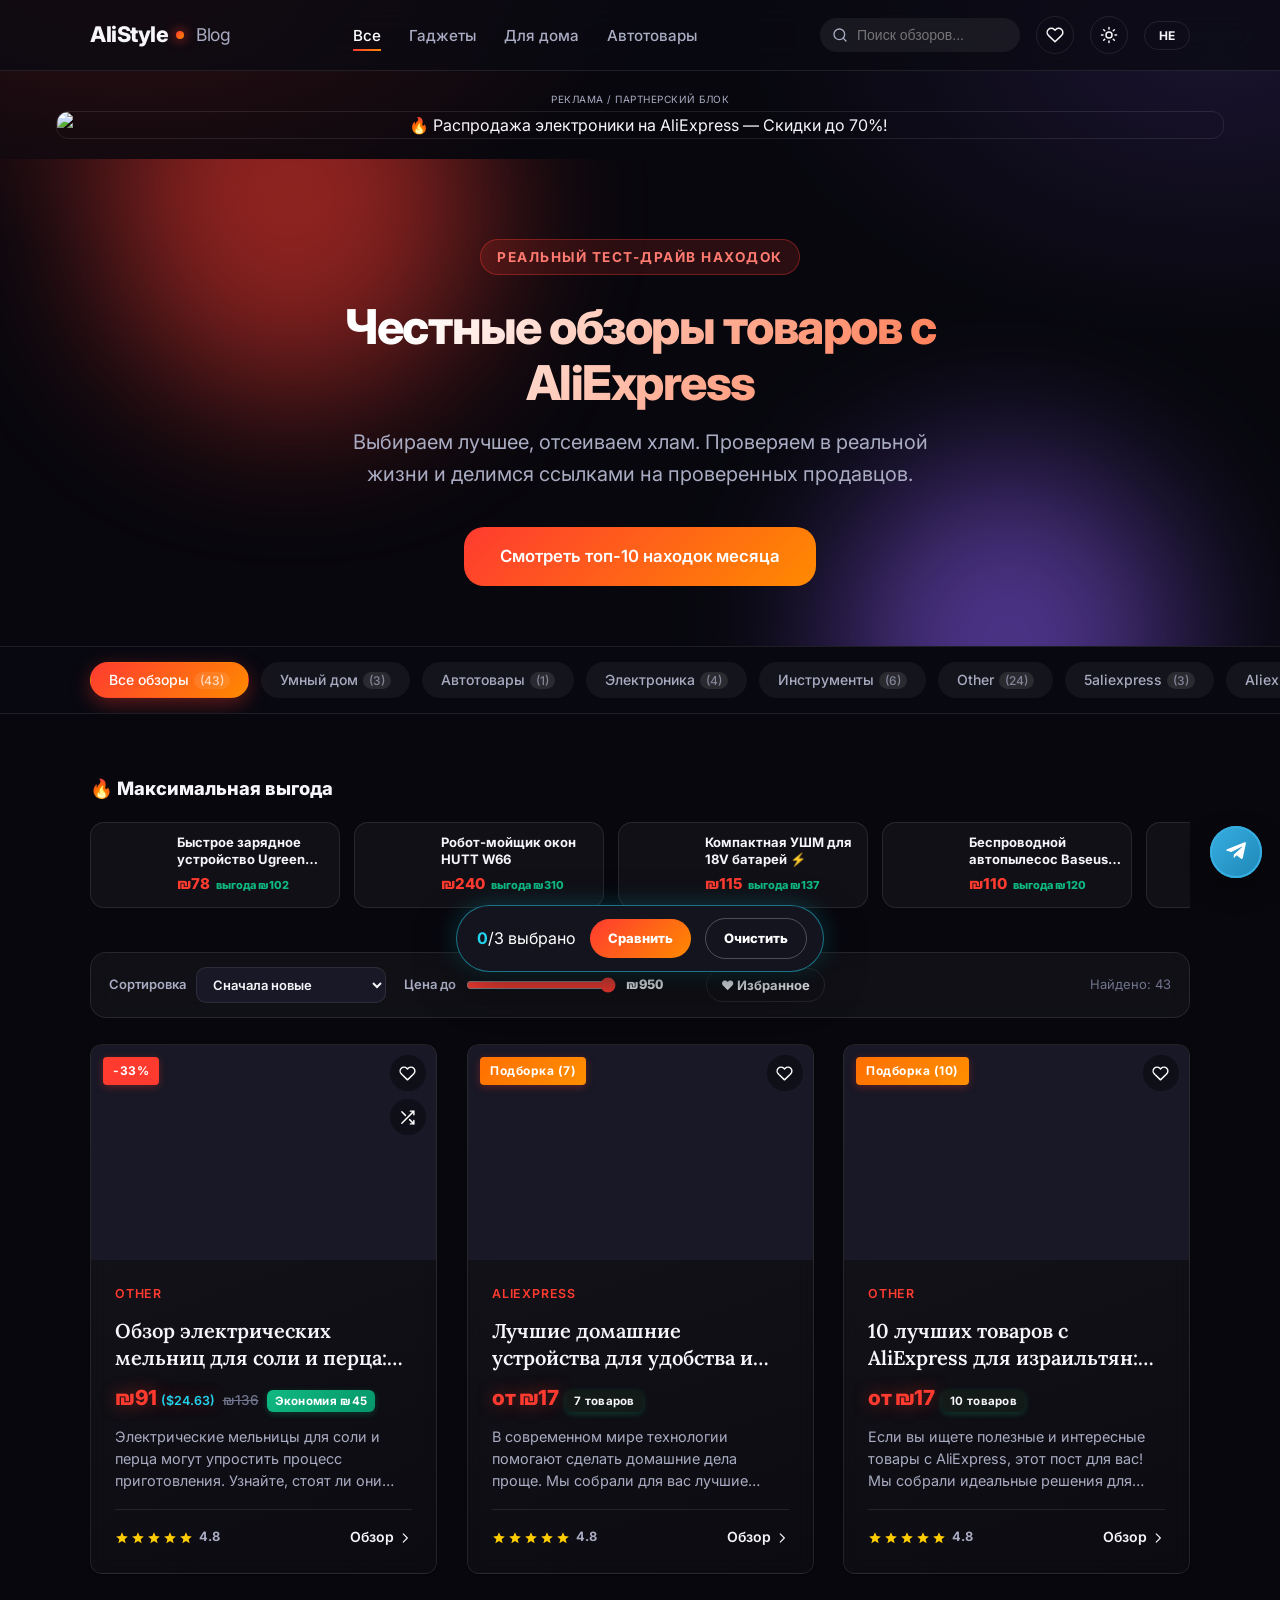
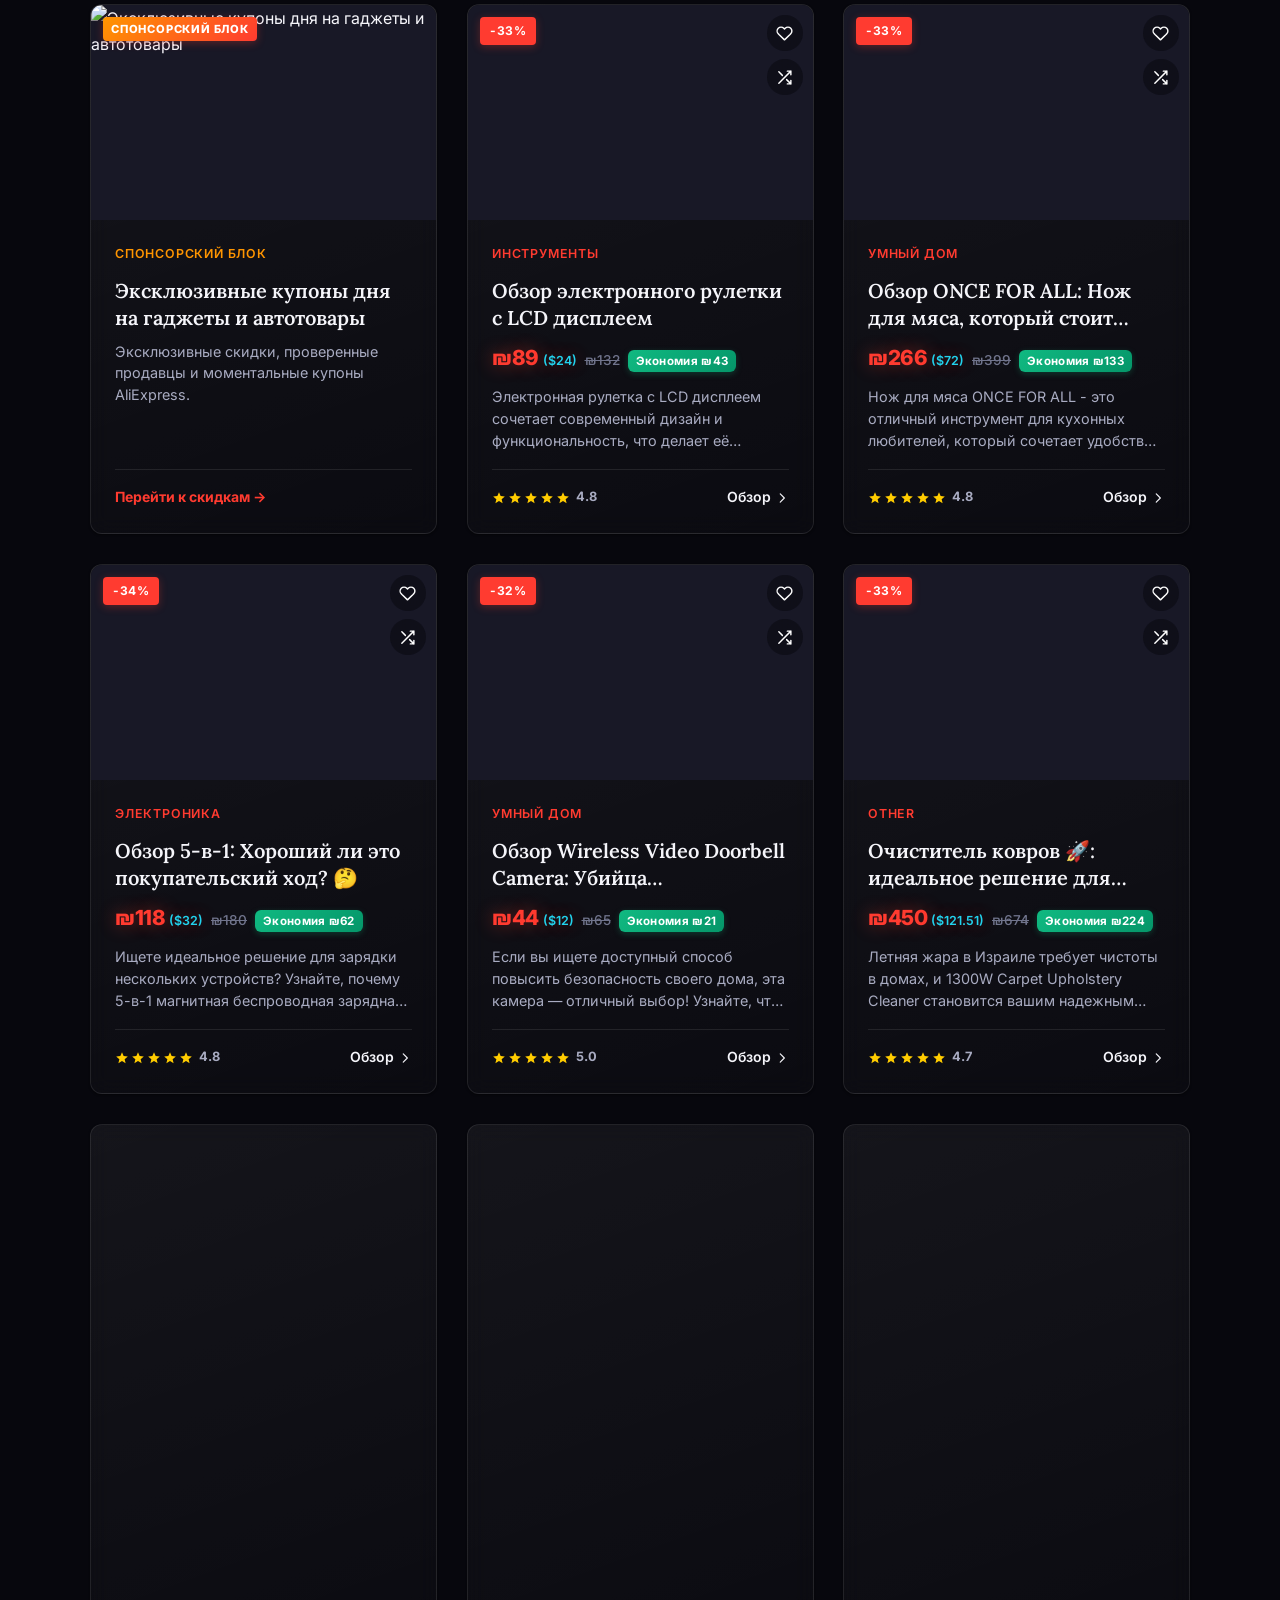
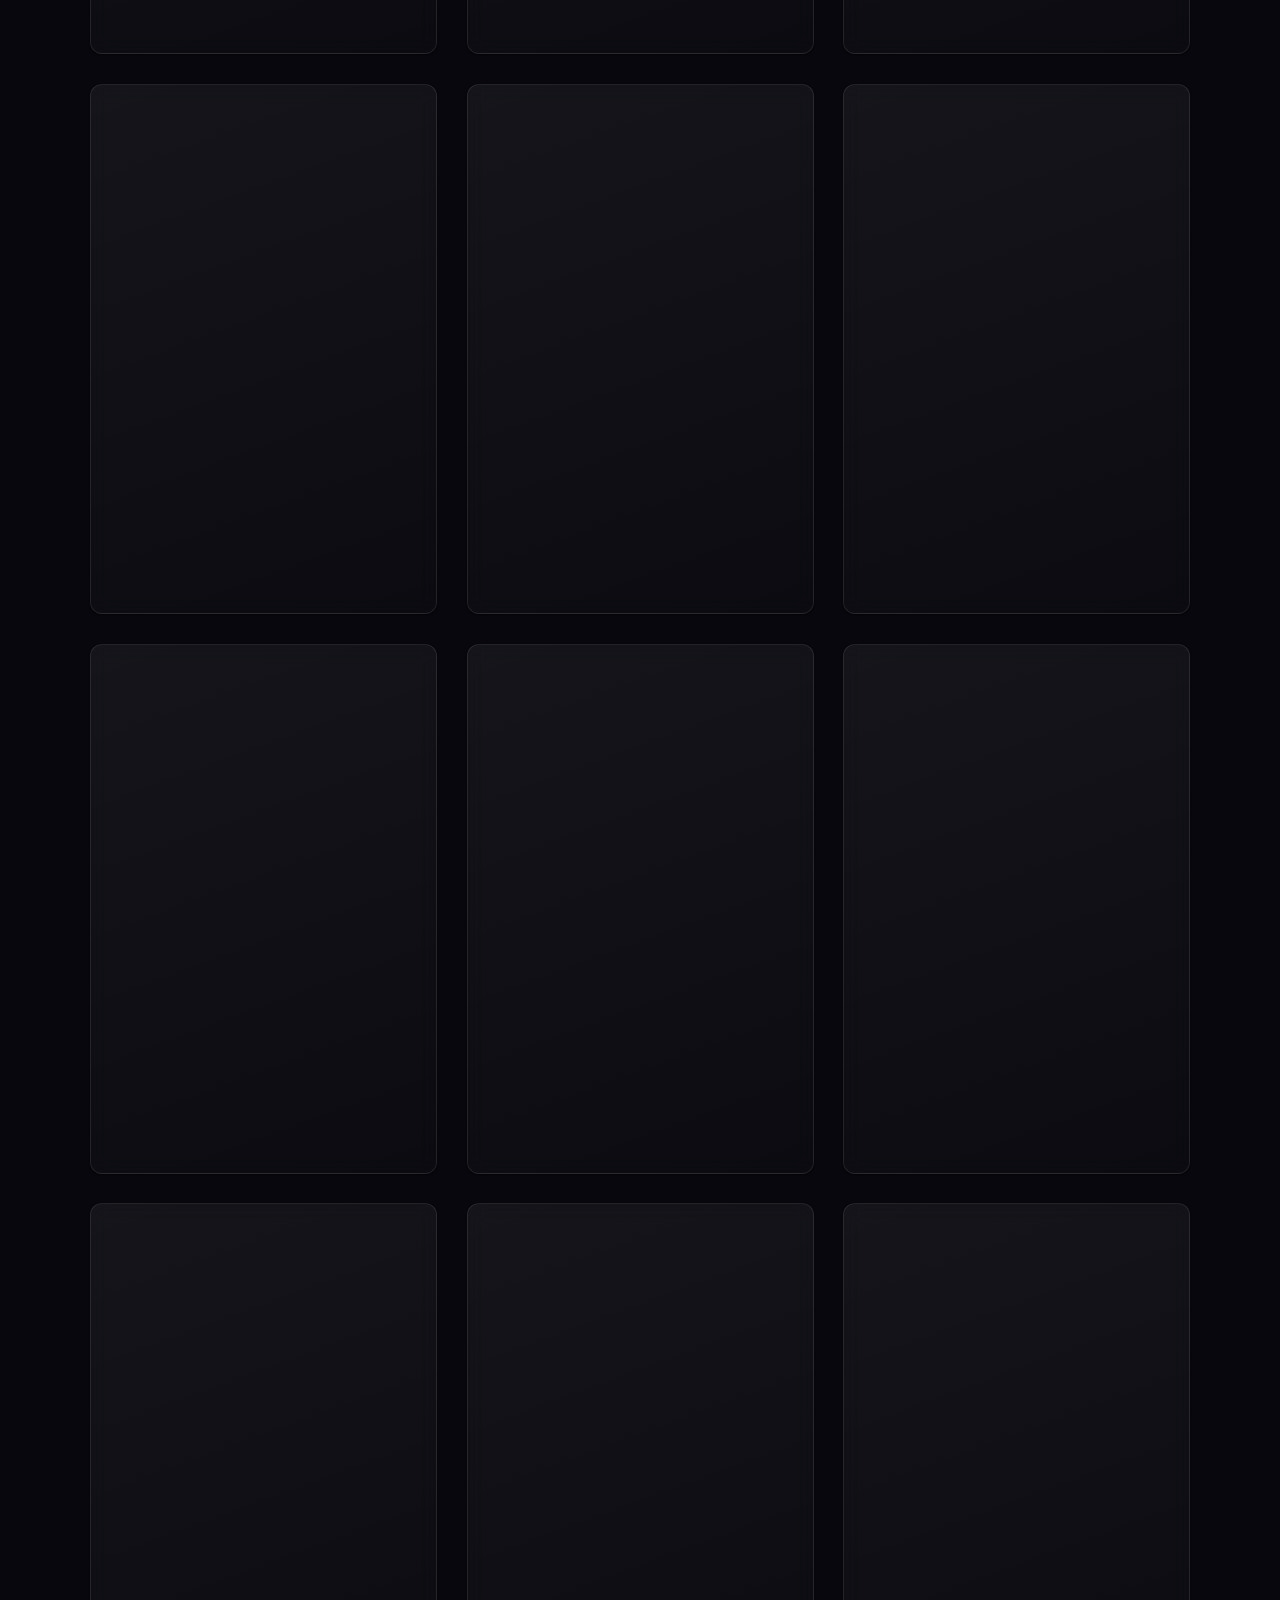
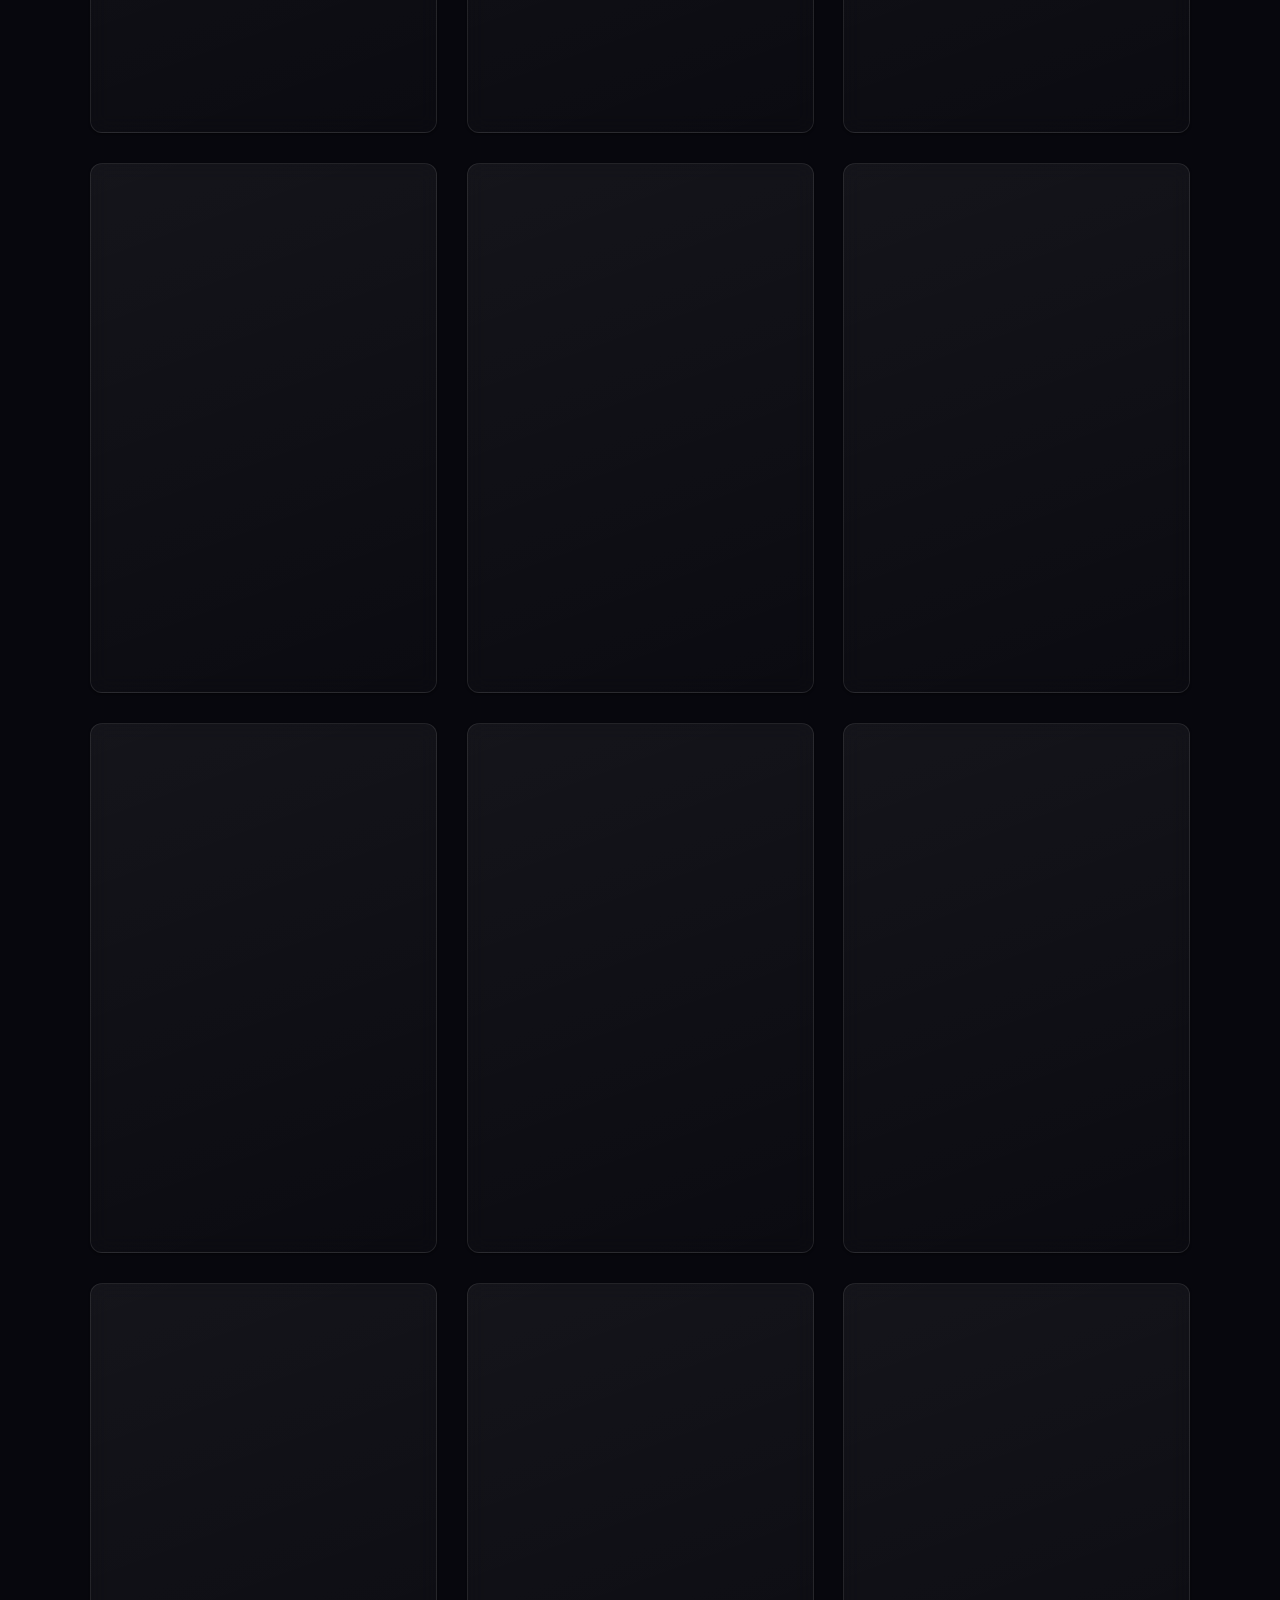
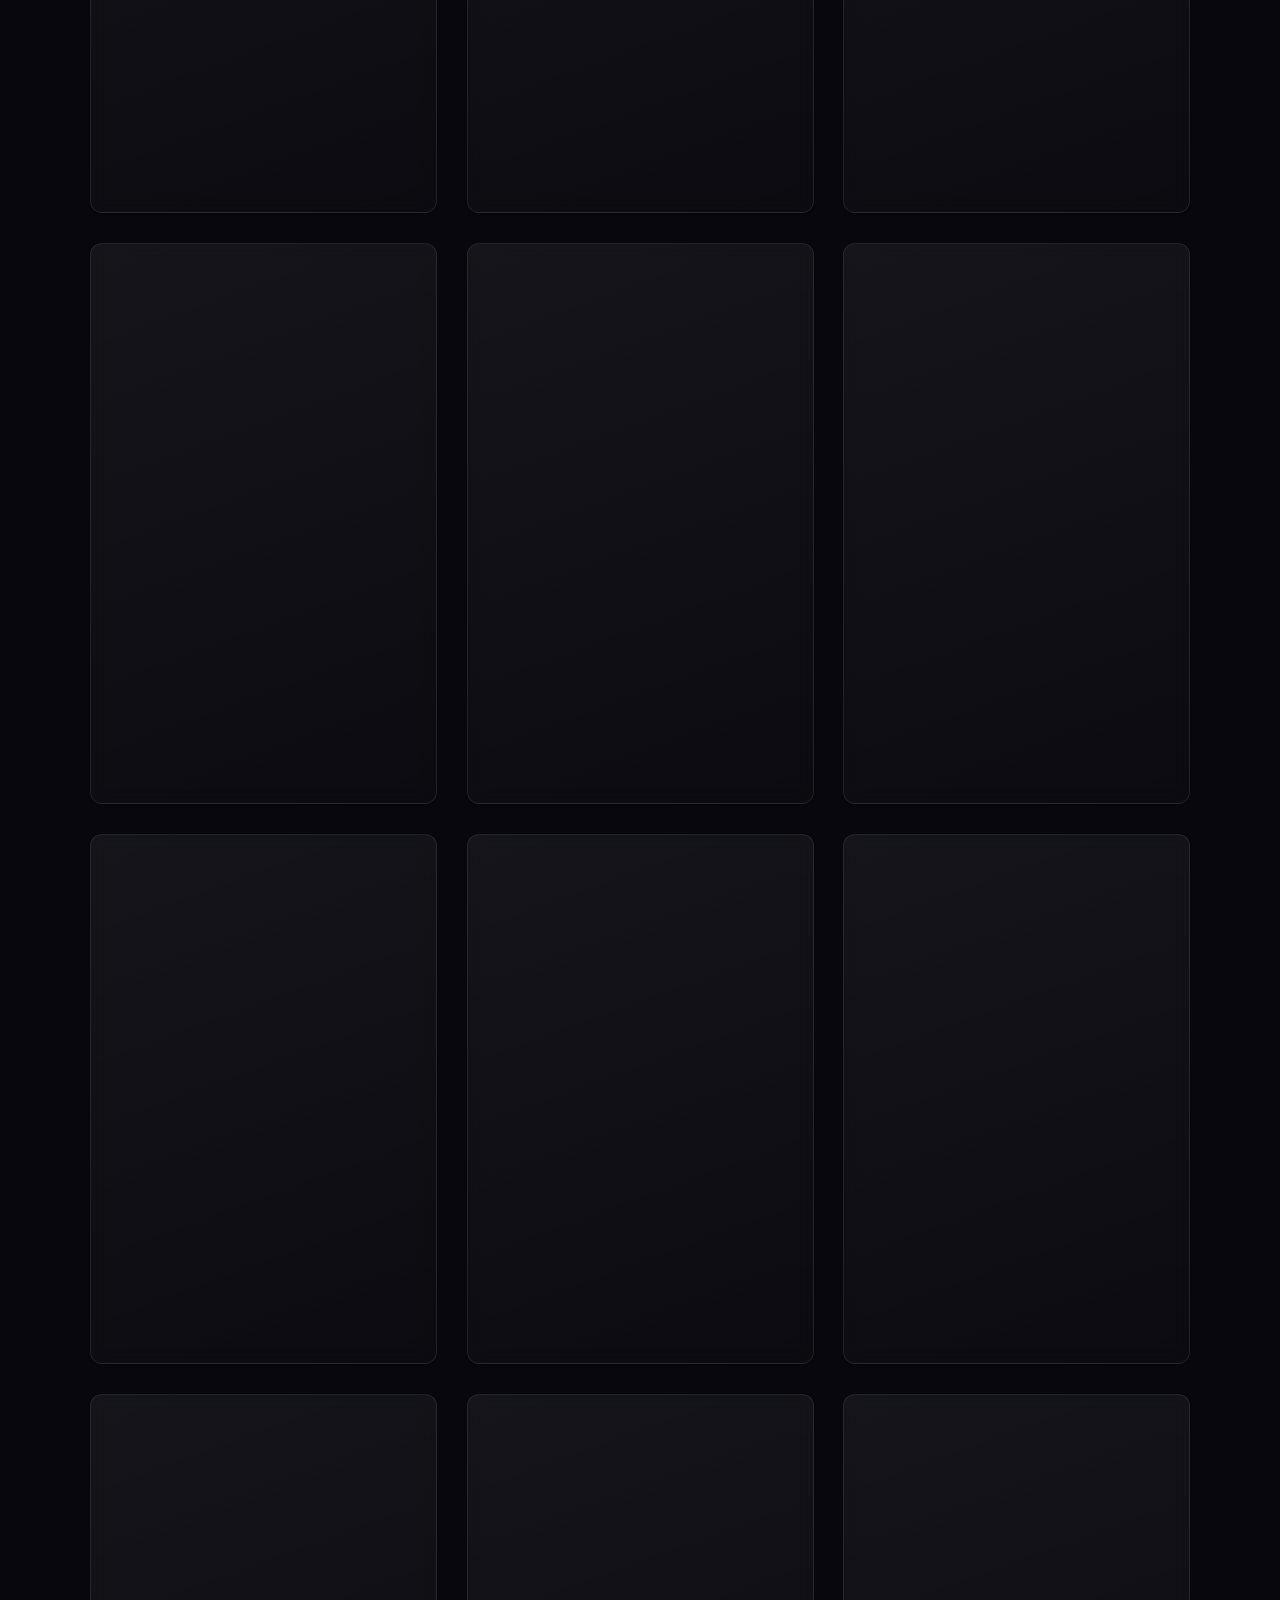
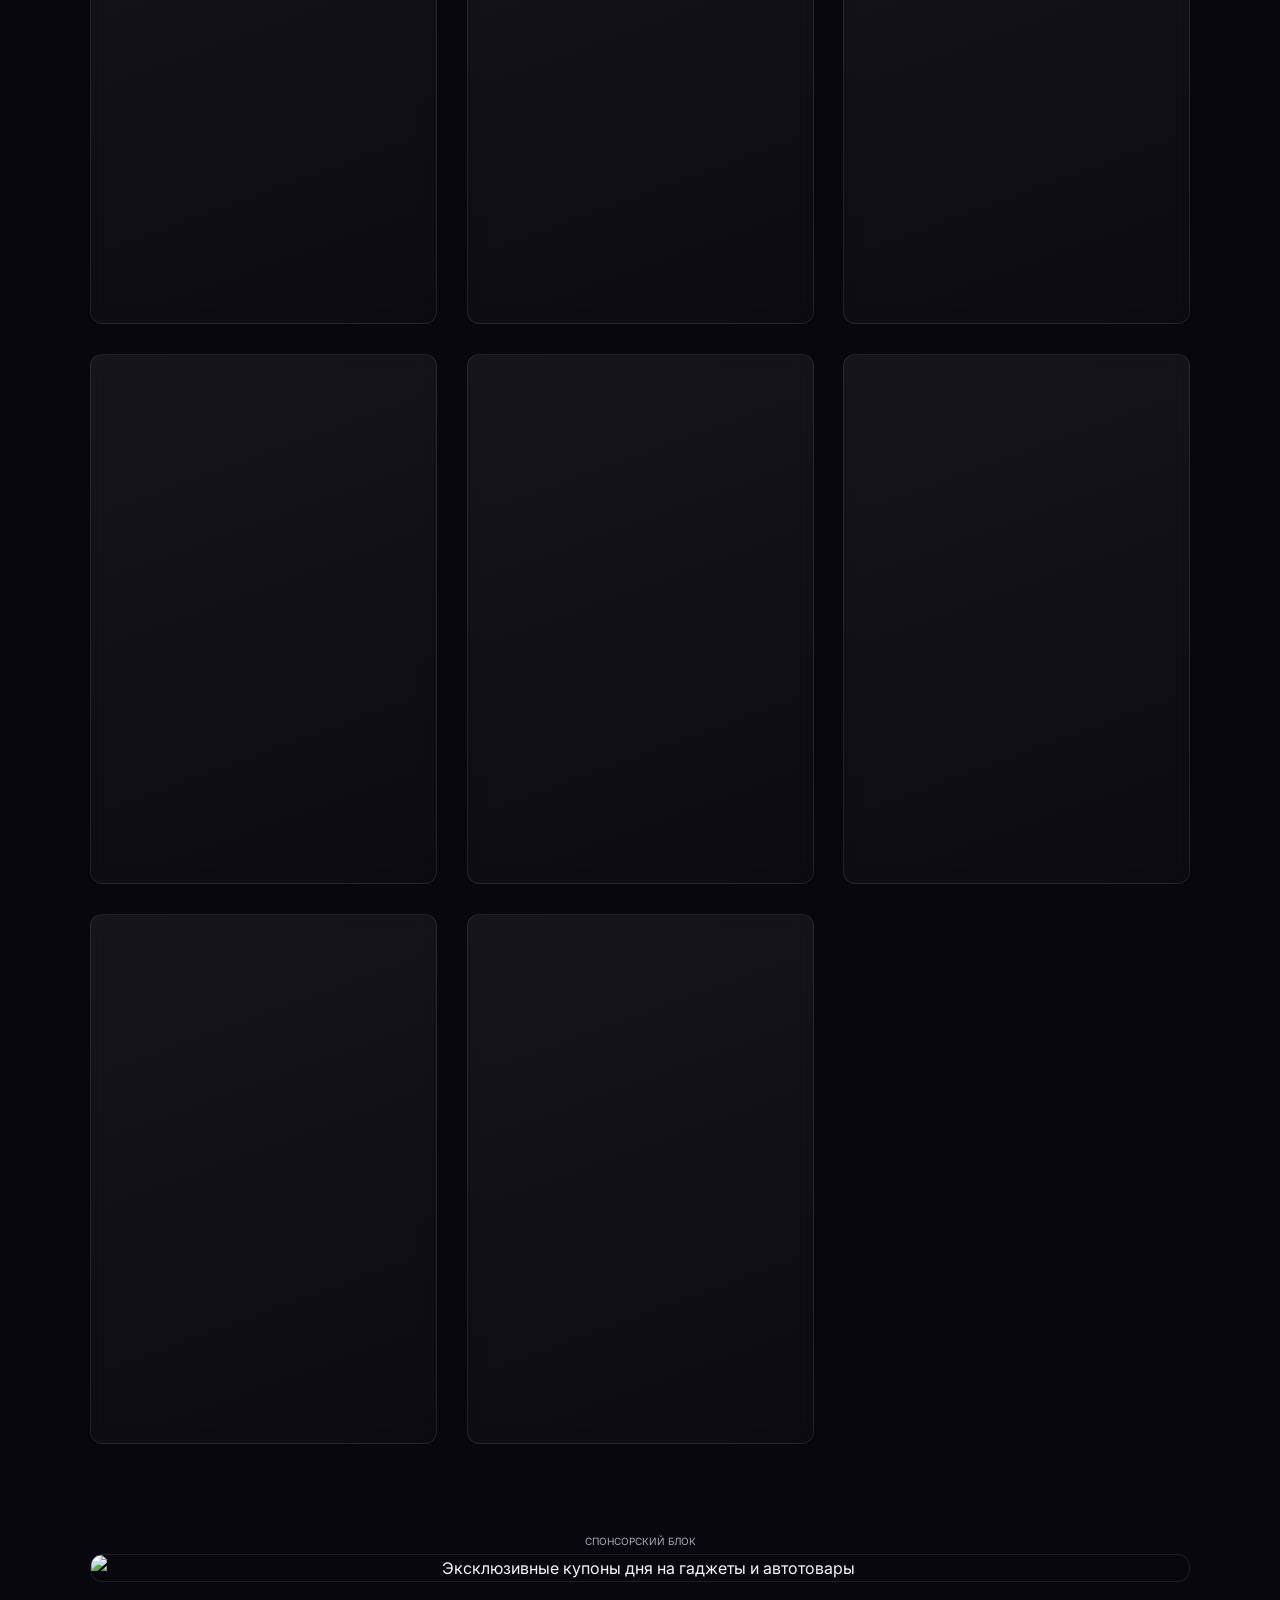
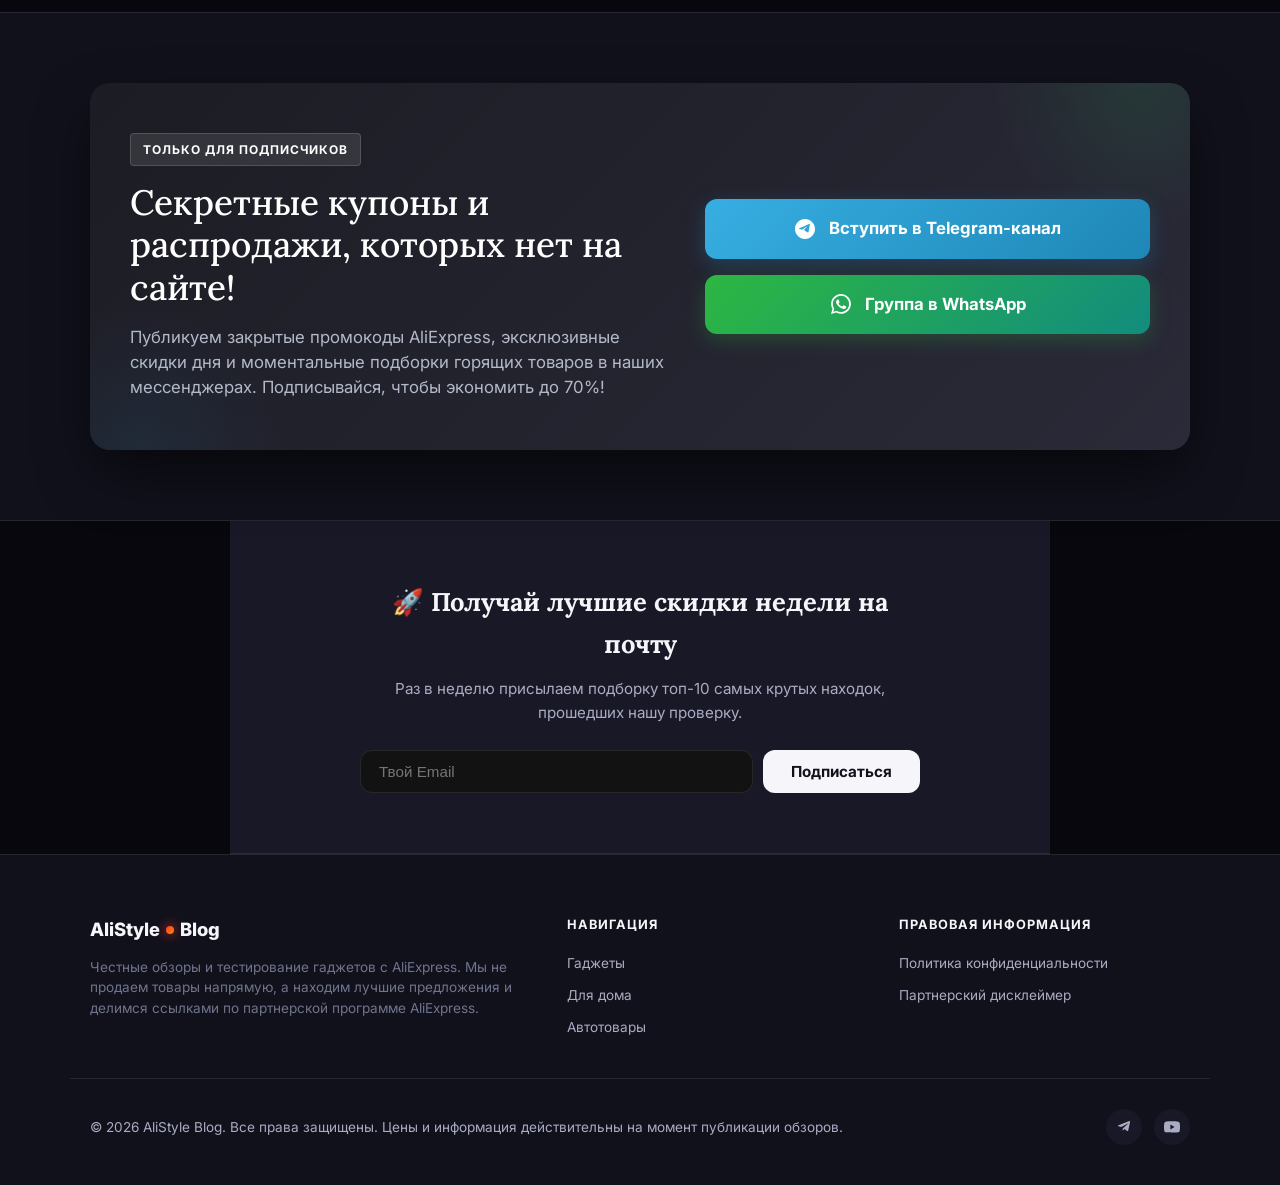
==== commit b8068053: "Implement Dark Neon design, PWA, product comparison, favorites, live suggestions, and review lightbo" ====
--- a/index.html
+++ b/index.html
@@ -5,18 +5,23 @@
     <meta name="viewport" content="width=device-width, initial-scale=1.0">
     <title data-translate="pageTitle">AliStyle Blog — Честные обзоры товаров с AliExpress</title>
     <meta name="description" content="Реальные тесты, обзоры и подборки крутых гаджетов и товаров с AliExpress. Секретные промокоды, купоны и скидки для Израиля.">
-    <meta name="theme-color" content="#FCFCFD">
+    <meta name="theme-color" content="#07070d">
+    <link rel="manifest" href="manifest.webmanifest">
+    <link rel="apple-touch-icon" href="icon-192.png">
+    <script>try{document.documentElement.setAttribute("data-theme",JSON.parse(localStorage.getItem("alistyle_theme"))||"dark")}catch(e){document.documentElement.setAttribute("data-theme","dark")}</script>
     
     <!-- Open Graph & Social Cards -->
     <meta property="og:title" content="AliStyle Blog — Честные обзоры товаров с AliExpress">
     <meta property="og:description" content="Реальные тесты, обзоры и подборки крутых гаджетов и товаров с AliExpress. Сравнение цен, промокоды и секретные скидки.">
     <meta property="og:image" content="https://images.unsplash.com/photo-1607082348824-0a96f2a4b9da?w=1200&auto=format&fit=crop&q=80">
     <meta property="og:type" content="website">
+    <link rel="icon" type="image/png" href="logo.png">
 
     <!-- Preconnect Fonts for Fast Loading -->
     <link rel="preconnect" href="https://fonts.googleapis.com">
     <link rel="preconnect" href="https://fonts.gstatic.com" crossorigin>
     <link rel="stylesheet" href="style.css?v=2.2">
+    <link rel="stylesheet" href="neon.css?v=1.0">
 </head>
 <body>
 
@@ -85,9 +90,7 @@
         <div class="container">
             <div class="articles-grid" id="reviews-grid">
                 <!-- Review cards will be dynamically loaded here by main.js from reviews.json -->
-                <div style="grid-column: 1/-1; text-align: center; color: var(--color-text-secondary); padding: 40px 0;">
-                    Загрузка обзоров...
-                </div>
+                <div class="nx-skel"><i class="s-img"></i><div class="s-body"><i class="s-l w40"></i><i class="s-l w90"></i><i class="s-l w60"></i></div></div><div class="nx-skel"><i class="s-img"></i><div class="s-body"><i class="s-l w40"></i><i class="s-l w90"></i><i class="s-l w60"></i></div></div><div class="nx-skel"><i class="s-img"></i><div class="s-body"><i class="s-l w40"></i><i class="s-l w90"></i><i class="s-l w60"></i></div></div><div class="nx-skel"><i class="s-img"></i><div class="s-body"><i class="s-l w40"></i><i class="s-l w90"></i><i class="s-l w60"></i></div></div><div class="nx-skel"><i class="s-img"></i><div class="s-body"><i class="s-l w40"></i><i class="s-l w90"></i><i class="s-l w60"></i></div></div><div class="nx-skel"><i class="s-img"></i><div class="s-body"><i class="s-l w40"></i><i class="s-l w90"></i><i class="s-l w60"></i></div></div>
             </div>
         </div>
     </main>
@@ -193,5 +196,6 @@
         };
     </script>
     <script src="main.js?v=2.2"></script>
+    <script src="features.js?v=1.0"></script>
 </body>
 </html>
--- a/style.css
+++ b/style.css
@@ -1663,6 +1663,16 @@
     color: var(--color-ali-red);
     letter-spacing: -0.5px;
     font-family: var(--font-sans);
+    display: inline-flex;
+    align-items: baseline;
+}
+
+.card-price-usd {
+    font-size: 0.78rem;
+    font-weight: 600;
+    color: var(--color-text-muted);
+    margin-inline-start: 4px;
+    letter-spacing: 0;
 }
 
 .card-price-local {
--- a/neon.css
+++ b/neon.css
@@ -0,0 +1,353 @@
+/*
+ * AliStyle Blog — Neon layer
+ * Loaded AFTER style.css. Dark theme is default; html[data-theme="light"] keeps the classic look.
+ */
+
+/* ---------- Dark theme tokens ---------- */
+html[data-theme="dark"] {
+    --color-bg: #07070d;
+    --color-surface: #11111c;
+    --color-surface-soft: #181826;
+    --color-border: rgba(255, 255, 255, 0.09);
+    --color-text-primary: #f5f5fa;
+    --color-text-secondary: #a9acc2;
+    --color-text-muted: #70748c;
+    --color-discount-bg: rgba(255, 59, 48, 0.16);
+    --shadow-sm: 0 1px 2px rgba(0, 0, 0, .5);
+    --shadow-md: 0 8px 30px rgba(0, 0, 0, .35);
+    --shadow-lg: 0 16px 40px -8px rgba(0, 0, 0, .6);
+    --shadow-xl: 0 24px 60px -10px rgba(0, 0, 0, .7);
+    --shadow-cta: 0 8px 28px rgba(255, 59, 48, .45);
+    --neon-cyan: #22d3ee;
+    --neon-violet: #8b5cf6;
+    color-scheme: dark;
+}
+
+html[data-theme="light"] {
+    --neon-cyan: #0891b2;
+    --neon-violet: #7c3aed;
+}
+
+/* Animated ambient background (dark only) */
+html[data-theme="dark"] body {
+    background:
+        radial-gradient(900px 500px at 10% -5%, rgba(255, 59, 48, .16), transparent 60%),
+        radial-gradient(800px 500px at 95% 5%, rgba(139, 92, 246, .14), transparent 60%),
+        radial-gradient(700px 500px at 50% 110%, rgba(34, 211, 238, .08), transparent 60%),
+        var(--color-bg);
+    background-attachment: fixed;
+}
+
+/* ---------- Header ---------- */
+html[data-theme="dark"] .header {
+    background-color: rgba(10, 10, 18, .72);
+    border-bottom-color: var(--color-border);
+}
+html[data-theme="dark"] .search-input { background: rgba(255, 255, 255, .06); color: var(--color-text-primary); border-color: transparent; }
+html[data-theme="dark"] .search-input:focus { background: rgba(255, 255, 255, .1); border-color: var(--color-ali-red); box-shadow: 0 0 0 3px rgba(255, 59, 48, .2); }
+html[data-theme="dark"] .nav-link.active { color: #fff; }
+.logo-dot { box-shadow: 0 0 12px var(--color-ali-red); }
+
+.nx-icon-btn {
+    position: relative;
+    width: 38px; height: 38px;
+    border-radius: 50%;
+    border: 1px solid var(--color-border);
+    background: transparent;
+    color: var(--color-text-primary);
+    display: inline-flex; align-items: center; justify-content: center;
+    cursor: pointer;
+    transition: transform .2s, background .2s, box-shadow .2s;
+    flex-shrink: 0;
+}
+.nx-icon-btn:hover { transform: translateY(-2px); background: rgba(255, 59, 48, .12); box-shadow: 0 6px 18px rgba(255, 59, 48, .25); }
+.nx-icon-btn svg { width: 18px; height: 18px; fill: none; stroke: currentColor; stroke-width: 2; stroke-linecap: round; stroke-linejoin: round; }
+.nx-icon-btn.active svg { fill: var(--color-ali-red); stroke: var(--color-ali-red); }
+.nx-badge {
+    position: absolute; top: -4px; inset-inline-end: -4px;
+    min-width: 18px; height: 18px; padding: 0 5px;
+    border-radius: 9px; background: var(--color-ali-gradient); color: #fff;
+    font-size: 11px; font-weight: 800; line-height: 18px; text-align: center;
+}
+.nx-badge:empty { display: none; }
+.theme-sun { display: none; }
+html[data-theme="dark"] .theme-sun { display: block; }
+html[data-theme="dark"] .theme-moon { display: none; }
+html[data-theme="dark"] .lang-btn { border-color: var(--color-border) !important; }
+
+/* ---------- Hero ---------- */
+.hero { position: relative; overflow: hidden; }
+html[data-theme="dark"] .hero { background: transparent; }
+.hero::before, .hero::after {
+    content: ""; position: absolute; border-radius: 50%; filter: blur(80px);
+    pointer-events: none; opacity: .55; animation: nx-float 14s ease-in-out infinite;
+}
+.hero::before { width: 380px; height: 380px; background: #ff3b30; top: -140px; inset-inline-start: 8%; }
+.hero::after { width: 340px; height: 340px; background: #8b5cf6; bottom: -160px; inset-inline-end: 8%; animation-delay: -7s; }
+html[data-theme="light"] .hero::before, html[data-theme="light"] .hero::after { opacity: .18; }
+.hero-content { position: relative; z-index: 1; }
+@keyframes nx-float { 0%, 100% { transform: translate(0, 0) scale(1); } 50% { transform: translate(40px, 30px) scale(1.12); } }
+
+html[data-theme="dark"] .hero-title {
+    font-family: var(--font-sans);
+    font-weight: 800;
+    letter-spacing: -1.5px;
+    background: linear-gradient(120deg, #fff 20%, #ffb199 55%, #ff6a3d 100%);
+    -webkit-background-clip: text; background-clip: text; color: transparent;
+}
+html[data-theme="dark"] .hero-tag { background: rgba(255, 59, 48, .14); border: 1px solid rgba(255, 59, 48, .35); color: #ff7a70; }
+.hero-cta { box-shadow: 0 0 0 0 rgba(255, 59, 48, .5); animation: nx-pulse 2.6s infinite; }
+@keyframes nx-pulse { 0% { box-shadow: 0 0 0 0 rgba(255, 59, 48, .45); } 70% { box-shadow: 0 0 0 16px rgba(255, 59, 48, 0); } 100% { box-shadow: 0 0 0 0 rgba(255, 59, 48, 0); } }
+
+/* ---------- Filter bar ---------- */
+html[data-theme="dark"] .filter-bar { background: rgba(10, 10, 18, .72); border-color: var(--color-border); backdrop-filter: blur(16px); -webkit-backdrop-filter: blur(16px); }
+html[data-theme="dark"] .filter-btn { background: rgba(255, 255, 255, .05); color: var(--color-text-secondary); border-color: transparent; }
+html[data-theme="dark"] .filter-btn:hover { background: rgba(255, 255, 255, .1); color: #fff; }
+html[data-theme="dark"] .filter-btn.active { background: var(--color-ali-gradient); color: #fff; box-shadow: 0 6px 20px rgba(255, 59, 48, .35); }
+html[data-theme="dark"] .filter-count { background: rgba(255, 255, 255, .12); }
+
+/* ---------- Cards ---------- */
+.article-card {
+    position: relative;
+    transition: transform .35s cubic-bezier(.2, .8, .2, 1), box-shadow .35s, border-color .35s;
+}
+html[data-theme="dark"] .article-card {
+    background: linear-gradient(160deg, rgba(255, 255, 255, .06), rgba(255, 255, 255, .02));
+    border: 1px solid var(--color-border);
+    backdrop-filter: blur(10px); -webkit-backdrop-filter: blur(10px);
+}
+.article-card:hover { transform: translateY(-6px); }
+html[data-theme="dark"] .article-card:hover {
+    border-color: rgba(255, 90, 60, .55);
+    box-shadow: 0 18px 50px -12px rgba(255, 59, 48, .35), 0 0 0 1px rgba(255, 90, 60, .25);
+}
+.article-img-wrapper { overflow: hidden; position: relative; }
+.article-img { transition: transform .6s cubic-bezier(.2, .8, .2, 1); }
+.article-card:hover .article-img { transform: scale(1.06); }
+html[data-theme="dark"] .article-title a { color: var(--color-text-primary); }
+html[data-theme="dark"] .card-price-ali { text-shadow: 0 0 18px rgba(255, 59, 48, .45); }
+html[data-theme="dark"] .card-price-usd { color: var(--neon-cyan); }
+
+.card-actions {
+    position: absolute; top: 10px; inset-inline-end: 10px; z-index: 3;
+    display: flex; flex-direction: column; gap: 8px;
+}
+.card-act-btn {
+    width: 36px; height: 36px; border-radius: 50%; border: 0; cursor: pointer;
+    display: flex; align-items: center; justify-content: center;
+    background: rgba(10, 10, 18, .6); color: #fff;
+    backdrop-filter: blur(8px); -webkit-backdrop-filter: blur(8px);
+    transition: transform .2s, background .2s;
+}
+.card-act-btn:hover { transform: scale(1.12); background: rgba(10, 10, 18, .85); }
+.card-act-btn svg { width: 17px; height: 17px; fill: none; stroke: currentColor; stroke-width: 2; stroke-linecap: round; stroke-linejoin: round; }
+.card-act-btn.fav.on svg { fill: #ff3b30; stroke: #ff3b30; }
+.card-act-btn.cmp.on { background: var(--neon-cyan); color: #04202a; }
+.card-act-btn.pop svg { animation: nx-pop .4s; }
+@keyframes nx-pop { 0% { transform: scale(1); } 40% { transform: scale(1.5); } 100% { transform: scale(1); } }
+
+/* Scroll reveal */
+.nx-reveal { opacity: 0; transform: translateY(26px); transition: opacity .6s ease, transform .6s cubic-bezier(.2, .8, .2, 1); }
+.nx-reveal.nx-in { opacity: 1; transform: none; }
+.nx-hidden { display: none !important; }
+
+/* Skeletons */
+.nx-skel { border-radius: var(--border-radius-lg); overflow: hidden; border: 1px solid var(--color-border); background: var(--color-surface); }
+.nx-skel i { display: block; background: linear-gradient(90deg, rgba(128, 128, 150, .12) 25%, rgba(128, 128, 150, .24) 50%, rgba(128, 128, 150, .12) 75%); background-size: 200% 100%; animation: nx-shimmer 1.3s infinite linear; }
+.nx-skel .s-img { height: 215px; }
+.nx-skel .s-body { padding: 20px; display: grid; gap: 12px; }
+.nx-skel .s-l { height: 14px; border-radius: 7px; }
+.nx-skel .s-l.w60 { width: 60%; } .nx-skel .s-l.w90 { width: 90%; } .nx-skel .s-l.w40 { width: 40%; height: 22px; }
+@keyframes nx-shimmer { to { background-position: -200% 0; } }
+
+/* ---------- Toolbar (sort / price / favorites) ---------- */
+.nx-toolbar {
+    display: flex; flex-wrap: wrap; align-items: center; gap: 12px 18px;
+    padding: 14px 18px; margin-bottom: 26px;
+    border: 1px solid var(--color-border); border-radius: 16px;
+    background: var(--color-surface);
+}
+html[data-theme="dark"] .nx-toolbar { background: rgba(255, 255, 255, .04); backdrop-filter: blur(12px); -webkit-backdrop-filter: blur(12px); }
+.nx-tb-group { display: flex; align-items: center; gap: 10px; font-size: 13px; color: var(--color-text-secondary); font-weight: 600; }
+.nx-select {
+    background: var(--color-surface-soft); color: var(--color-text-primary);
+    border: 1px solid var(--color-border); border-radius: 10px; padding: 8px 12px; font: inherit; font-size: 13px; cursor: pointer;
+}
+.nx-range { accent-color: #ff3b30; width: 150px; }
+.nx-range-val { min-width: 62px; color: var(--color-text-primary); font-weight: 800; font-variant-numeric: tabular-nums; }
+.nx-chip {
+    border: 1px solid var(--color-border); background: transparent; color: var(--color-text-primary);
+    border-radius: 999px; padding: 8px 14px; font-size: 13px; font-weight: 700; cursor: pointer; transition: all .2s;
+}
+.nx-chip:hover { border-color: #ff3b30; }
+.nx-chip.on { background: var(--color-ali-gradient); border-color: transparent; color: #fff; }
+.nx-tb-count { margin-inline-start: auto; font-size: 13px; color: var(--color-text-muted); }
+
+/* ---------- Hot strip ---------- */
+.nx-hot { margin-bottom: 30px; }
+.nx-hot-title { font-size: 1.15rem; font-weight: 800; margin-bottom: 14px; display: flex; align-items: center; gap: 8px; }
+.nx-hot-row { display: flex; gap: 14px; overflow-x: auto; padding: 4px 2px 14px; scroll-snap-type: x proximity; scrollbar-width: thin; }
+.nx-hot-item {
+    flex: 0 0 250px; scroll-snap-align: start; display: flex; gap: 12px; align-items: center;
+    padding: 10px; border-radius: 14px; border: 1px solid var(--color-border); background: var(--color-surface);
+    transition: transform .25s, border-color .25s, box-shadow .25s;
+}
+html[data-theme="dark"] .nx-hot-item { background: rgba(255, 255, 255, .04); }
+.nx-hot-item:hover { transform: translateY(-3px); border-color: rgba(255, 90, 60, .6); box-shadow: 0 10px 30px -10px rgba(255, 59, 48, .4); }
+.nx-hot-item img { width: 64px; height: 64px; object-fit: cover; border-radius: 10px; flex-shrink: 0; }
+.nx-hot-meta { min-width: 0; }
+.nx-hot-name { font-size: 13px; font-weight: 700; line-height: 1.3; display: -webkit-box; -webkit-line-clamp: 2; -webkit-box-orient: vertical; overflow: hidden; }
+.nx-hot-price { margin-top: 4px; font-weight: 800; color: var(--color-ali-red); font-size: 15px; }
+.nx-hot-save { font-size: 11px; font-weight: 800; color: #10b981; margin-inline-start: 6px; }
+
+/* ---------- Search suggestions ---------- */
+.search-container { position: relative; }
+.nx-suggest {
+    position: absolute; top: calc(100% + 10px); inset-inline-end: 0; width: 340px; max-width: 86vw;
+    background: var(--color-surface); border: 1px solid var(--color-border); border-radius: 14px;
+    box-shadow: var(--shadow-xl); overflow: hidden; z-index: 120; display: none;
+}
+html[data-theme="dark"] .nx-suggest { background: #14141f; }
+.nx-suggest.open { display: block; }
+.nx-suggest a { display: flex; gap: 12px; align-items: center; padding: 10px 14px; transition: background .15s; }
+.nx-suggest a:hover, .nx-suggest a.hl { background: rgba(255, 59, 48, .1); }
+.nx-suggest img { width: 40px; height: 40px; border-radius: 8px; object-fit: cover; }
+.nx-suggest span { font-size: 13px; font-weight: 600; line-height: 1.3; display: -webkit-box; -webkit-line-clamp: 2; -webkit-box-orient: vertical; overflow: hidden; }
+.nx-suggest small { color: var(--color-ali-red); font-weight: 800; margin-inline-start: auto; white-space: nowrap; }
+
+/* ---------- Compare bar & modal ---------- */
+.nx-cmp-bar {
+    position: fixed; left: 50%; bottom: 22px; transform: translate(-50%, 140%);
+    z-index: 130; display: flex; align-items: center; gap: 14px; padding: 12px 16px 12px 20px;
+    background: #14141f; color: #fff; border: 1px solid rgba(34, 211, 238, .5); border-radius: 999px;
+    box-shadow: 0 14px 40px rgba(0, 0, 0, .5), 0 0 24px rgba(34, 211, 238, .25);
+    transition: transform .4s cubic-bezier(.2, .8, .2, 1);
+}
+.nx-cmp-bar.show { transform: translate(-50%, 0); }
+.nx-cmp-bar b { color: var(--neon-cyan); }
+.nx-btn {
+    border: 0; cursor: pointer; font: inherit; font-weight: 800; font-size: 13px; color: #fff;
+    background: var(--color-ali-gradient); padding: 9px 18px; border-radius: 999px; transition: transform .2s, box-shadow .2s;
+}
+.nx-btn:hover { transform: translateY(-1px); box-shadow: var(--shadow-cta); }
+.nx-btn.ghost { background: transparent; border: 1px solid rgba(255, 255, 255, .25); }
+
+.nx-modal { position: fixed; inset: 0; z-index: 200; display: none; align-items: center; justify-content: center; padding: 20px; background: rgba(4, 4, 10, .78); backdrop-filter: blur(6px); -webkit-backdrop-filter: blur(6px); }
+.nx-modal.open { display: flex; animation: nx-fade .25s; }
+@keyframes nx-fade { from { opacity: 0; } }
+.nx-modal-card { width: min(980px, 100%); max-height: 88vh; overflow: auto; background: var(--color-surface); border: 1px solid var(--color-border); border-radius: 20px; padding: 26px; box-shadow: var(--shadow-xl); }
+html[data-theme="dark"] .nx-modal-card { background: #10101a; }
+.nx-modal-head { display: flex; align-items: center; justify-content: space-between; margin-bottom: 18px; }
+.nx-modal-head h3 { font-size: 1.3rem; font-weight: 800; }
+.nx-table { width: 100%; border-collapse: collapse; font-size: 14px; }
+.nx-table th, .nx-table td { padding: 12px 10px; border-bottom: 1px solid var(--color-border); text-align: start; vertical-align: top; }
+.nx-table th { color: var(--color-text-muted); font-weight: 700; width: 130px; font-size: 12px; text-transform: uppercase; letter-spacing: .5px; }
+.nx-table img { width: 120px; height: 120px; object-fit: cover; border-radius: 12px; }
+.nx-table .best { color: #10b981; font-weight: 800; }
+.nx-table ul { padding-inline-start: 16px; display: grid; gap: 4px; }
+.nx-table .big { font-size: 1.15rem; font-weight: 800; color: var(--color-ali-red); }
+.nx-table .sub { color: var(--neon-cyan); font-size: 12px; font-weight: 700; }
+
+/* ---------- Floating messenger buttons ---------- */
+.nx-fab { position: fixed; inset-inline-end: 18px; bottom: 22px; z-index: 110; display: flex; flex-direction: column; gap: 12px; }
+body.has-sticky .nx-fab { bottom: 96px; }
+.nx-fab a {
+    width: 52px; height: 52px; border-radius: 50%; display: flex; align-items: center; justify-content: center;
+    color: #fff; box-shadow: 0 10px 26px rgba(0, 0, 0, .35); transition: transform .25s; position: relative;
+}
+.nx-fab a:hover { transform: scale(1.1) translateY(-2px); }
+.nx-fab a svg { width: 26px; height: 26px; fill: currentColor; }
+.nx-fab .tg { background: var(--color-telegram-gradient); }
+.nx-fab .wa { background: var(--color-whatsapp-gradient); }
+.nx-fab .tg::after { content: ""; position: absolute; inset: 0; border-radius: 50%; border: 2px solid #37aee2; animation: nx-ring 2.4s infinite; }
+@keyframes nx-ring { 0% { transform: scale(1); opacity: .8; } 100% { transform: scale(1.6); opacity: 0; } }
+
+/* ---------- Reading progress ---------- */
+.nx-progress { position: fixed; top: 0; inset-inline-start: 0; height: 3px; width: 0; z-index: 300; background: linear-gradient(90deg, #ff3b30, #ff9500, #22d3ee); box-shadow: 0 0 10px rgba(255, 90, 60, .7); }
+
+/* ---------- Review page ---------- */
+html[data-theme="dark"] .fast-buy-card,
+html[data-theme="dark"] .fast-buy-box { background: rgba(255, 255, 255, .04) !important; border-color: var(--color-border) !important; }
+html[data-theme="dark"] .fast-buy-prices-wrap { background: rgba(255, 255, 255, .05); border-color: var(--color-border); }
+html[data-theme="dark"] .coupon-code,
+html[data-theme="dark"] .coupon-copy-btn { background: rgba(255, 255, 255, .08); color: #fff; border-color: var(--color-border); }
+html[data-theme="dark"] .mobile-sticky-cta { background: rgba(14, 14, 24, .94); border-top-color: var(--color-border); }
+html[data-theme="dark"] .fast-buy-savings-val { background: rgba(16, 185, 129, .18); color: #34d399; }
+html[data-theme="dark"] .usd-hint { color: var(--neon-cyan) !important; }
+html[data-theme="dark"] table { color: var(--color-text-primary); }
+html[data-theme="dark"] th, html[data-theme="dark"] td { border-color: var(--color-border) !important; }
+html[data-theme="dark"] th { background: rgba(255, 255, 255, .05) !important; }
+html[data-theme="dark"] blockquote, html[data-theme="dark"] pre, html[data-theme="dark"] code { background: rgba(255, 255, 255, .06); }
+
+.nx-vote, .nx-feedback { margin: 36px 0; padding: 24px; border-radius: 18px; border: 1px solid var(--color-border); background: var(--color-surface); }
+html[data-theme="dark"] .nx-vote, html[data-theme="dark"] .nx-feedback { background: rgba(255, 255, 255, .04); }
+.nx-vote h3, .nx-feedback h3 { font-size: 1.1rem; font-weight: 800; margin-bottom: 14px; }
+.nx-vote-btns { display: flex; gap: 12px; flex-wrap: wrap; }
+.nx-vote-btn { flex: 1 1 140px; padding: 14px; border-radius: 14px; border: 1.5px solid var(--color-border); background: transparent; color: var(--color-text-primary); font: inherit; font-weight: 800; font-size: 15px; cursor: pointer; transition: all .25s; }
+.nx-vote-btn:hover { transform: translateY(-2px); }
+.nx-vote-btn.up:hover, .nx-vote-btn.up.on { background: rgba(16, 185, 129, .16); border-color: #10b981; color: #34d399; }
+.nx-vote-btn.down:hover, .nx-vote-btn.down.on { background: rgba(255, 59, 48, .16); border-color: #ff3b30; color: #ff6b61; }
+.nx-vote-note { margin-top: 12px; font-size: 13px; color: var(--color-text-muted); min-height: 18px; }
+.nx-form { display: grid; gap: 12px; }
+.nx-form input, .nx-form textarea, .nx-form select { width: 100%; padding: 12px 14px; border-radius: 12px; border: 1px solid var(--color-border); background: var(--color-surface-soft); color: var(--color-text-primary); font: inherit; font-size: 14px; }
+.nx-form input:focus, .nx-form textarea:focus, .nx-form select:focus { outline: none; border-color: #ff3b30; box-shadow: 0 0 0 3px rgba(255, 59, 48, .18); }
+.nx-form .row { display: grid; grid-template-columns: 1fr 140px; gap: 12px; }
+.nx-stars { display: flex; gap: 4px; flex-direction: row-reverse; justify-content: flex-end; }
+.nx-stars input { display: none; }
+.nx-stars label { font-size: 28px; cursor: pointer; color: var(--color-text-muted); transition: color .15s, transform .15s; line-height: 1; }
+.nx-stars label:hover, .nx-stars label:hover ~ label, .nx-stars input:checked ~ label { color: #ffcc00; }
+.nx-stars label:hover { transform: scale(1.2); }
+
+/* ---------- Image Lightbox ---------- */
+.nx-lightbox {
+    position: fixed; inset: 0; z-index: 500; display: flex; align-items: center; justify-content: center;
+    background: rgba(5, 5, 12, 0.94); backdrop-filter: blur(14px); -webkit-backdrop-filter: blur(14px);
+    animation: nx-fade 0.2s ease;
+}
+.nx-lightbox-img {
+    max-width: 90vw; max-height: 85vh; object-fit: contain; border-radius: 16px;
+    box-shadow: 0 25px 70px rgba(0, 0, 0, 0.85), 0 0 40px rgba(255, 59, 48, 0.25);
+    user-select: none; -webkit-user-select: none;
+}
+.nx-lightbox-close {
+    position: absolute; top: 22px; inset-inline-end: 22px; width: 44px; height: 44px;
+    border-radius: 50%; border: 1px solid rgba(255, 255, 255, 0.2); background: rgba(20, 20, 32, 0.7);
+    color: #fff; font-size: 20px; display: flex; align-items: center; justify-content: center; cursor: pointer;
+    transition: transform 0.2s, background 0.2s;
+}
+.nx-lightbox-close:hover { transform: scale(1.1); background: rgba(255, 59, 48, 0.85); }
+.nx-lightbox-nav {
+    position: absolute; top: 50%; transform: translateY(-50%); width: 48px; height: 48px;
+    border-radius: 50%; border: 1px solid rgba(255, 255, 255, 0.2); background: rgba(20, 20, 32, 0.7);
+    color: #fff; font-size: 22px; display: flex; align-items: center; justify-content: center; cursor: pointer;
+    transition: transform 0.2s, background 0.2s;
+}
+.nx-lightbox-nav:hover { transform: translateY(-50%) scale(1.1); background: var(--color-ali-gradient); }
+.nx-lightbox-prev { inset-inline-start: 24px; }
+.nx-lightbox-next { inset-inline-end: 24px; }
+.nx-lightbox-counter {
+    position: absolute; bottom: 22px; left: 50%; transform: translateX(-50%);
+    padding: 6px 16px; border-radius: 20px; background: rgba(20, 20, 32, 0.8);
+    color: #fff; font-size: 13px; font-weight: 700; border: 1px solid rgba(255, 255, 255, 0.15);
+}
+
+/* Fast-buy main image zoom cursor */
+.fast-buy-image { cursor: zoom-in; transition: transform 0.25s ease, opacity 0.15s ease; }
+.fast-buy-image:hover { transform: scale(1.02); }
+
+
+@media (max-width: 768px) {
+    .nx-toolbar { padding: 12px; gap: 10px; }
+    .nx-range { width: 110px; }
+    .nx-tb-count { width: 100%; margin: 0; }
+    .nx-table th { width: 80px; }
+    .nx-table img { width: 80px; height: 80px; }
+    .nx-modal-card { padding: 16px; }
+    .nx-cmp-bar { width: calc(100% - 24px); justify-content: space-between; }
+    .nx-form .row { grid-template-columns: 1fr; }
+}
+
+@media (prefers-reduced-motion: reduce) {
+    *, *::before, *::after { animation: none !important; transition-duration: .01ms !important; }
+    .nx-reveal { opacity: 1; transform: none; }
+}
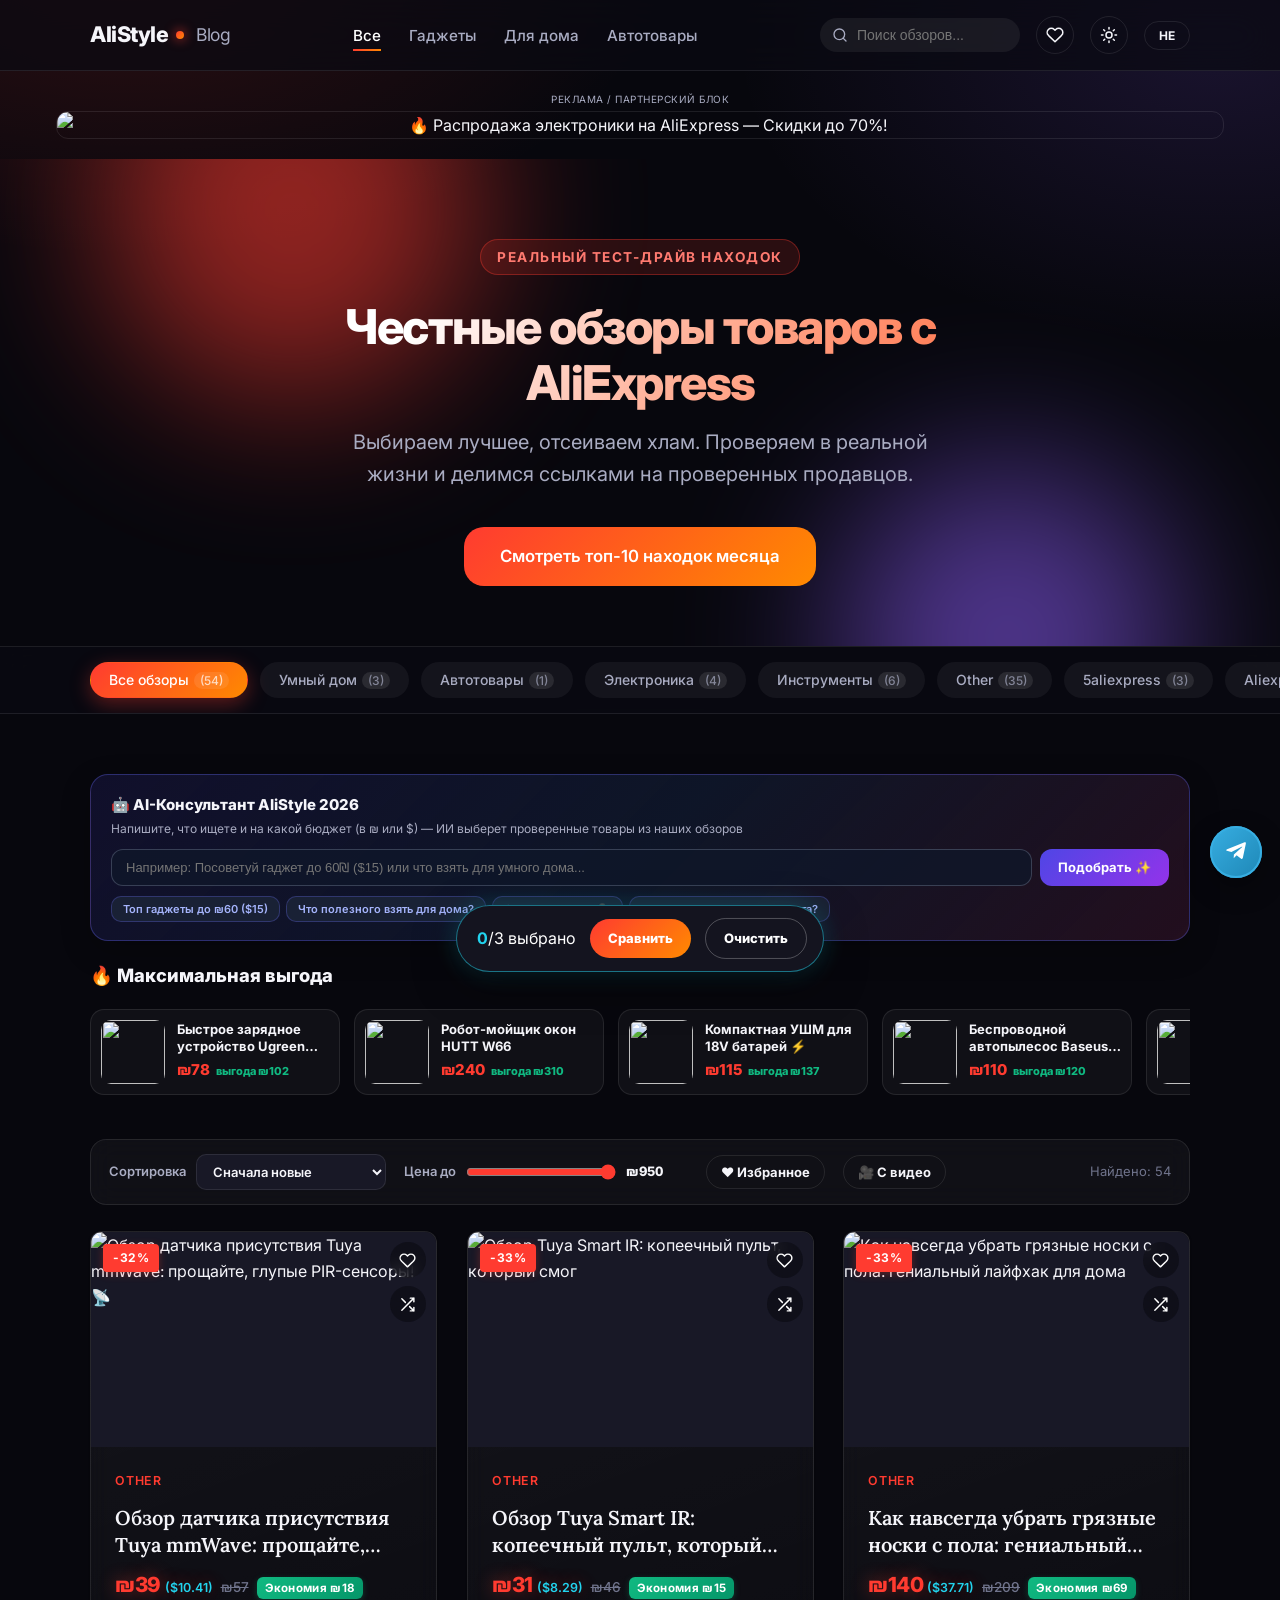
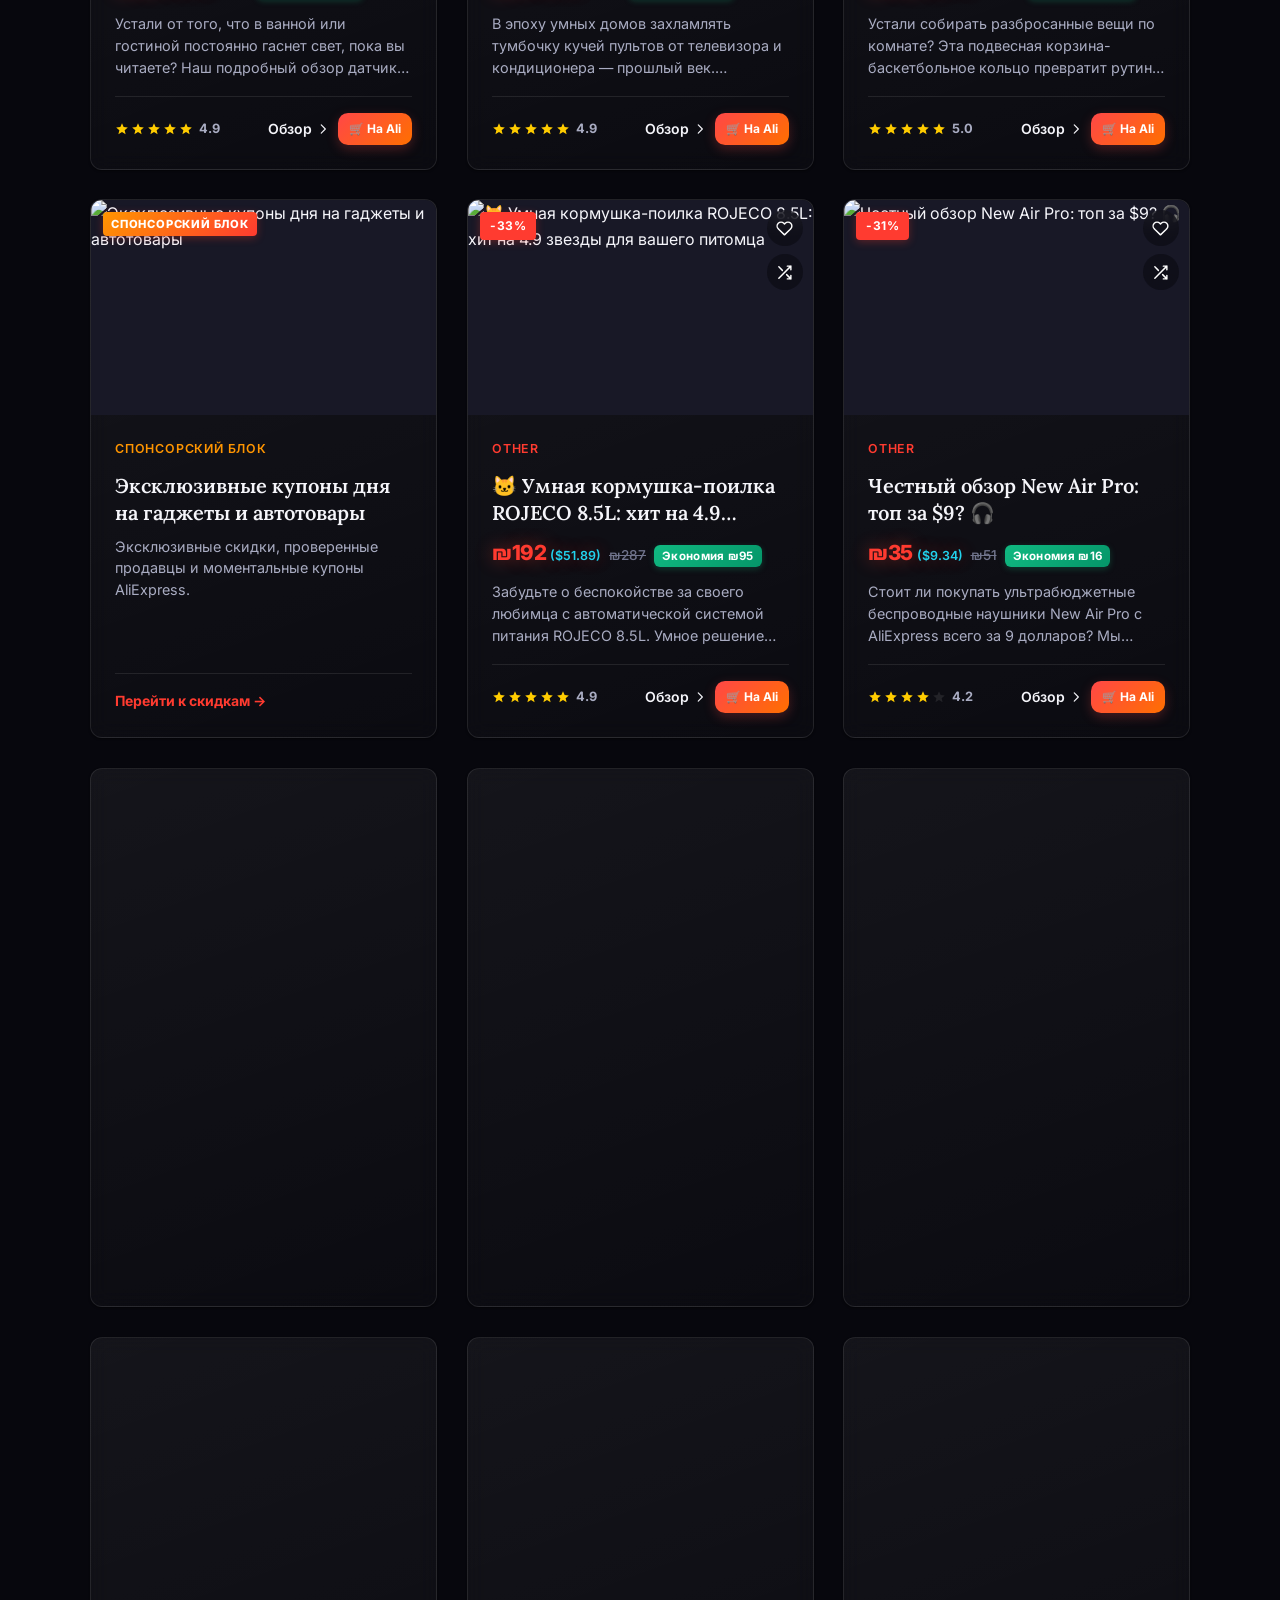
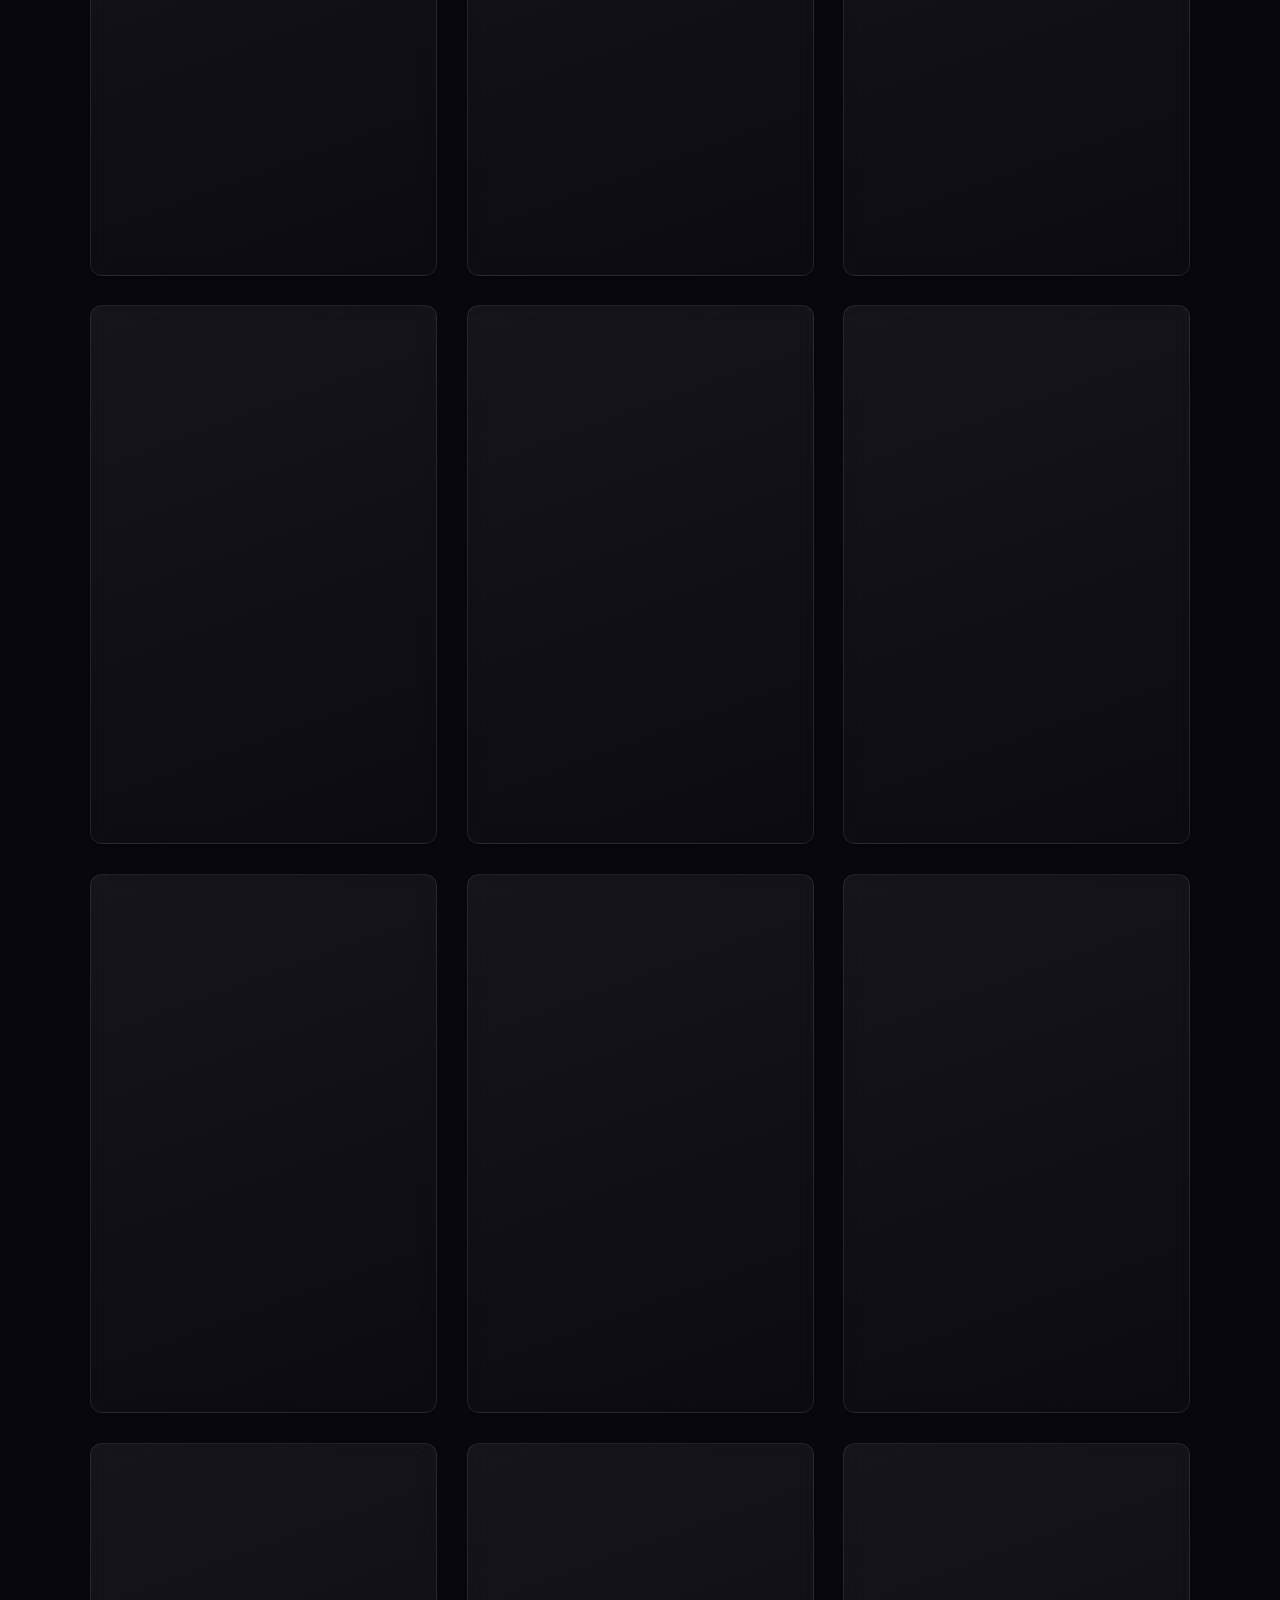
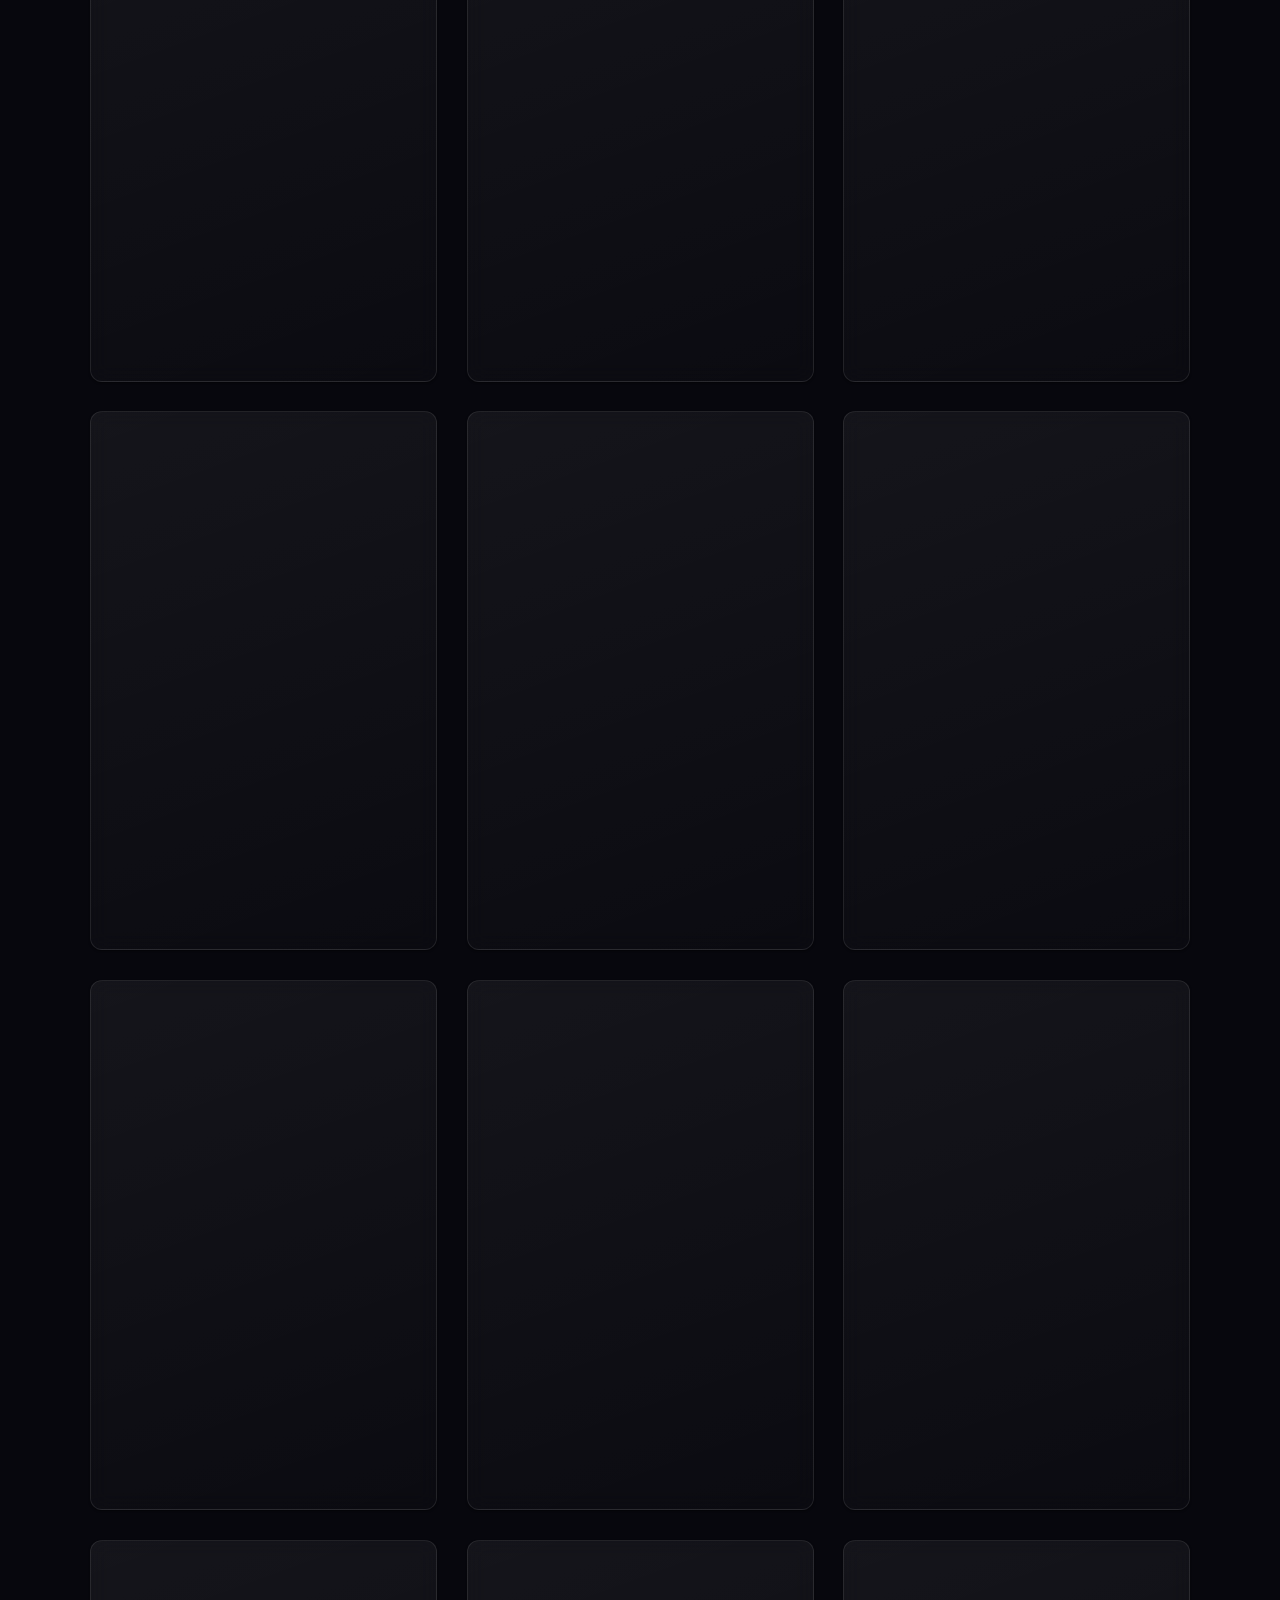
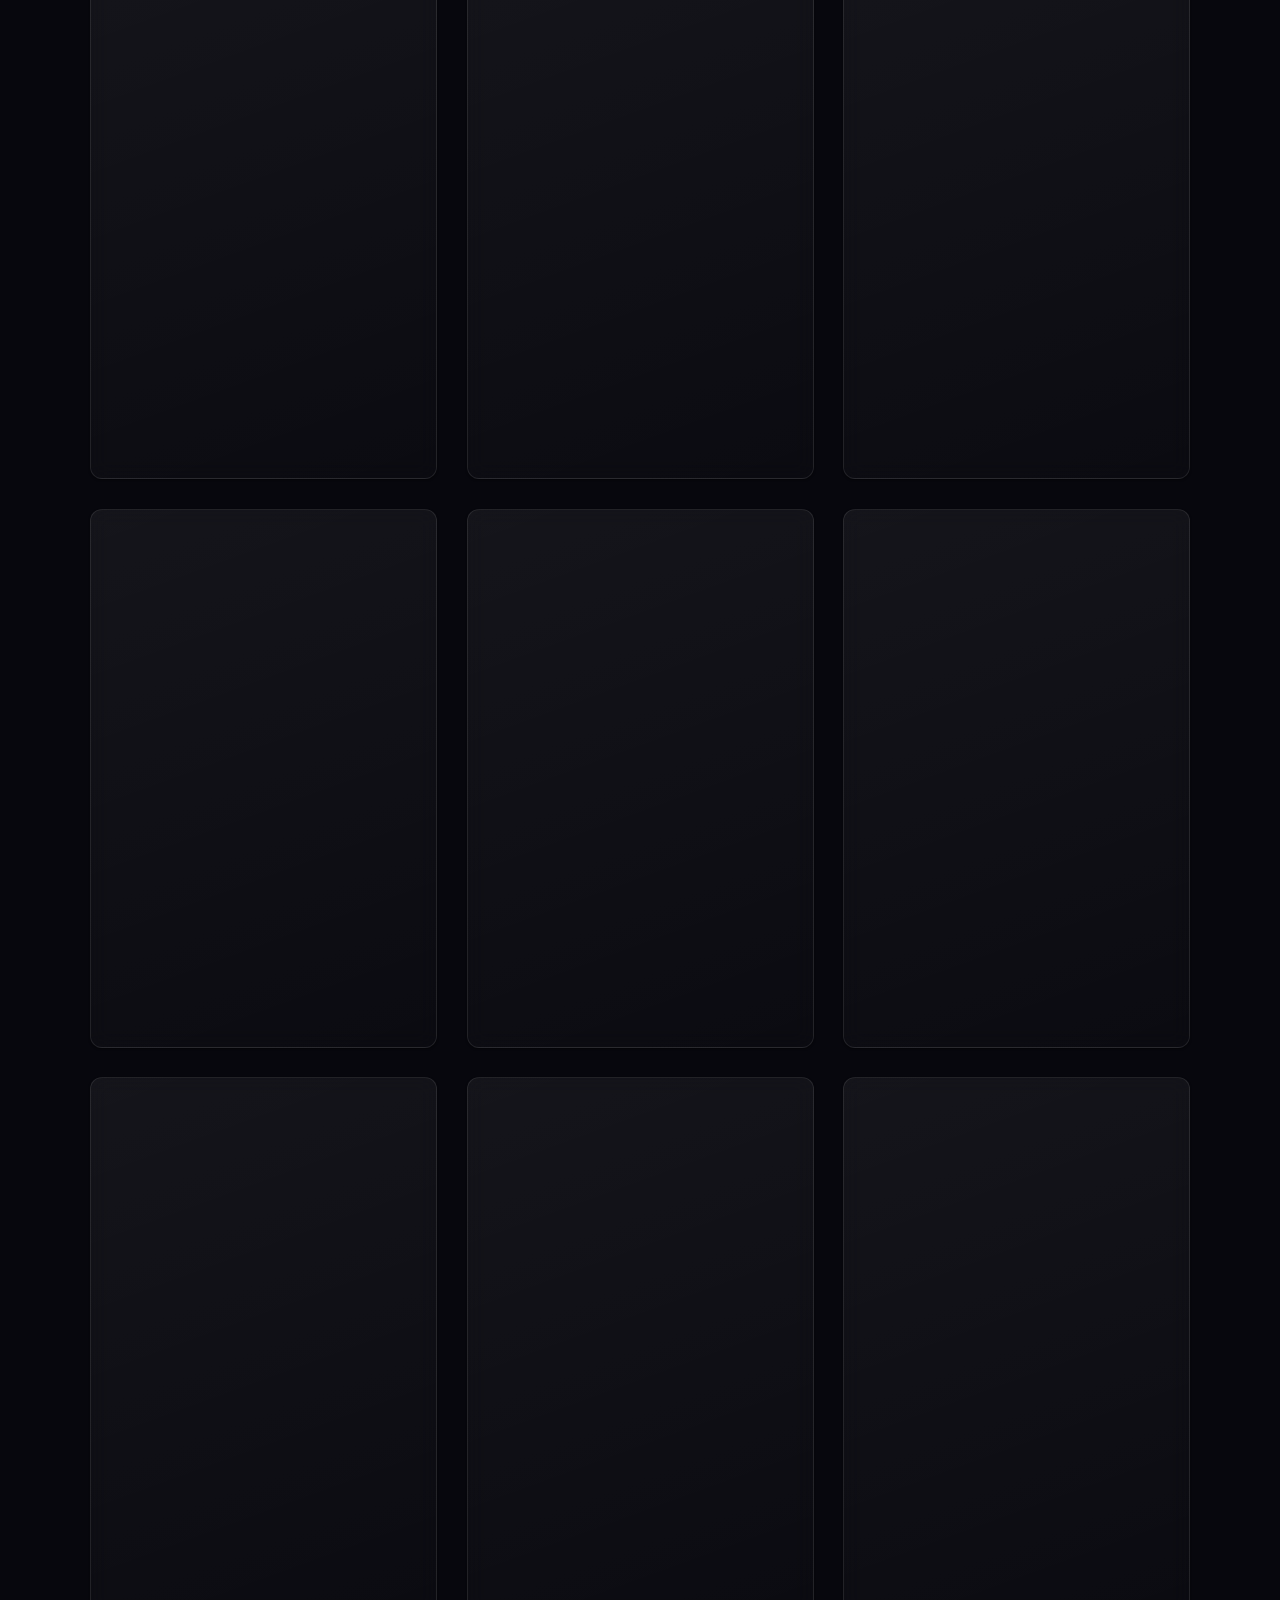
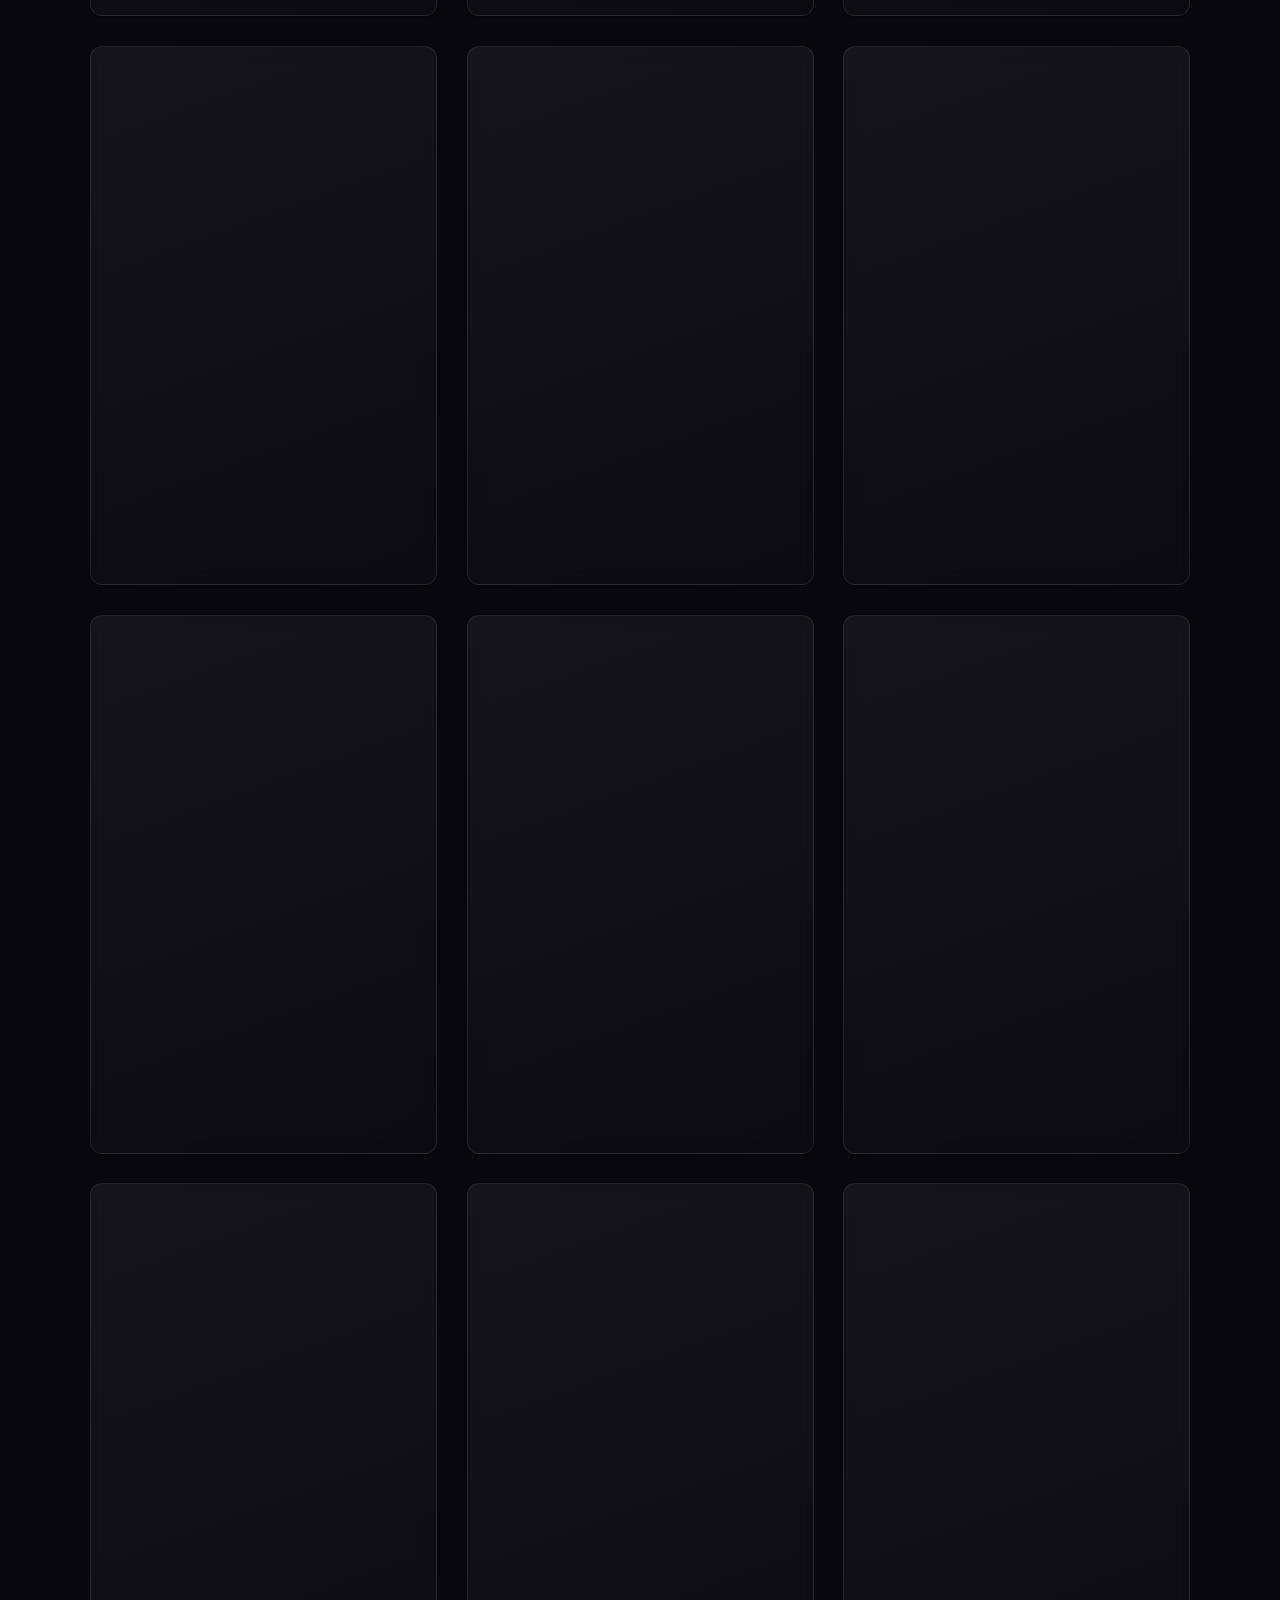
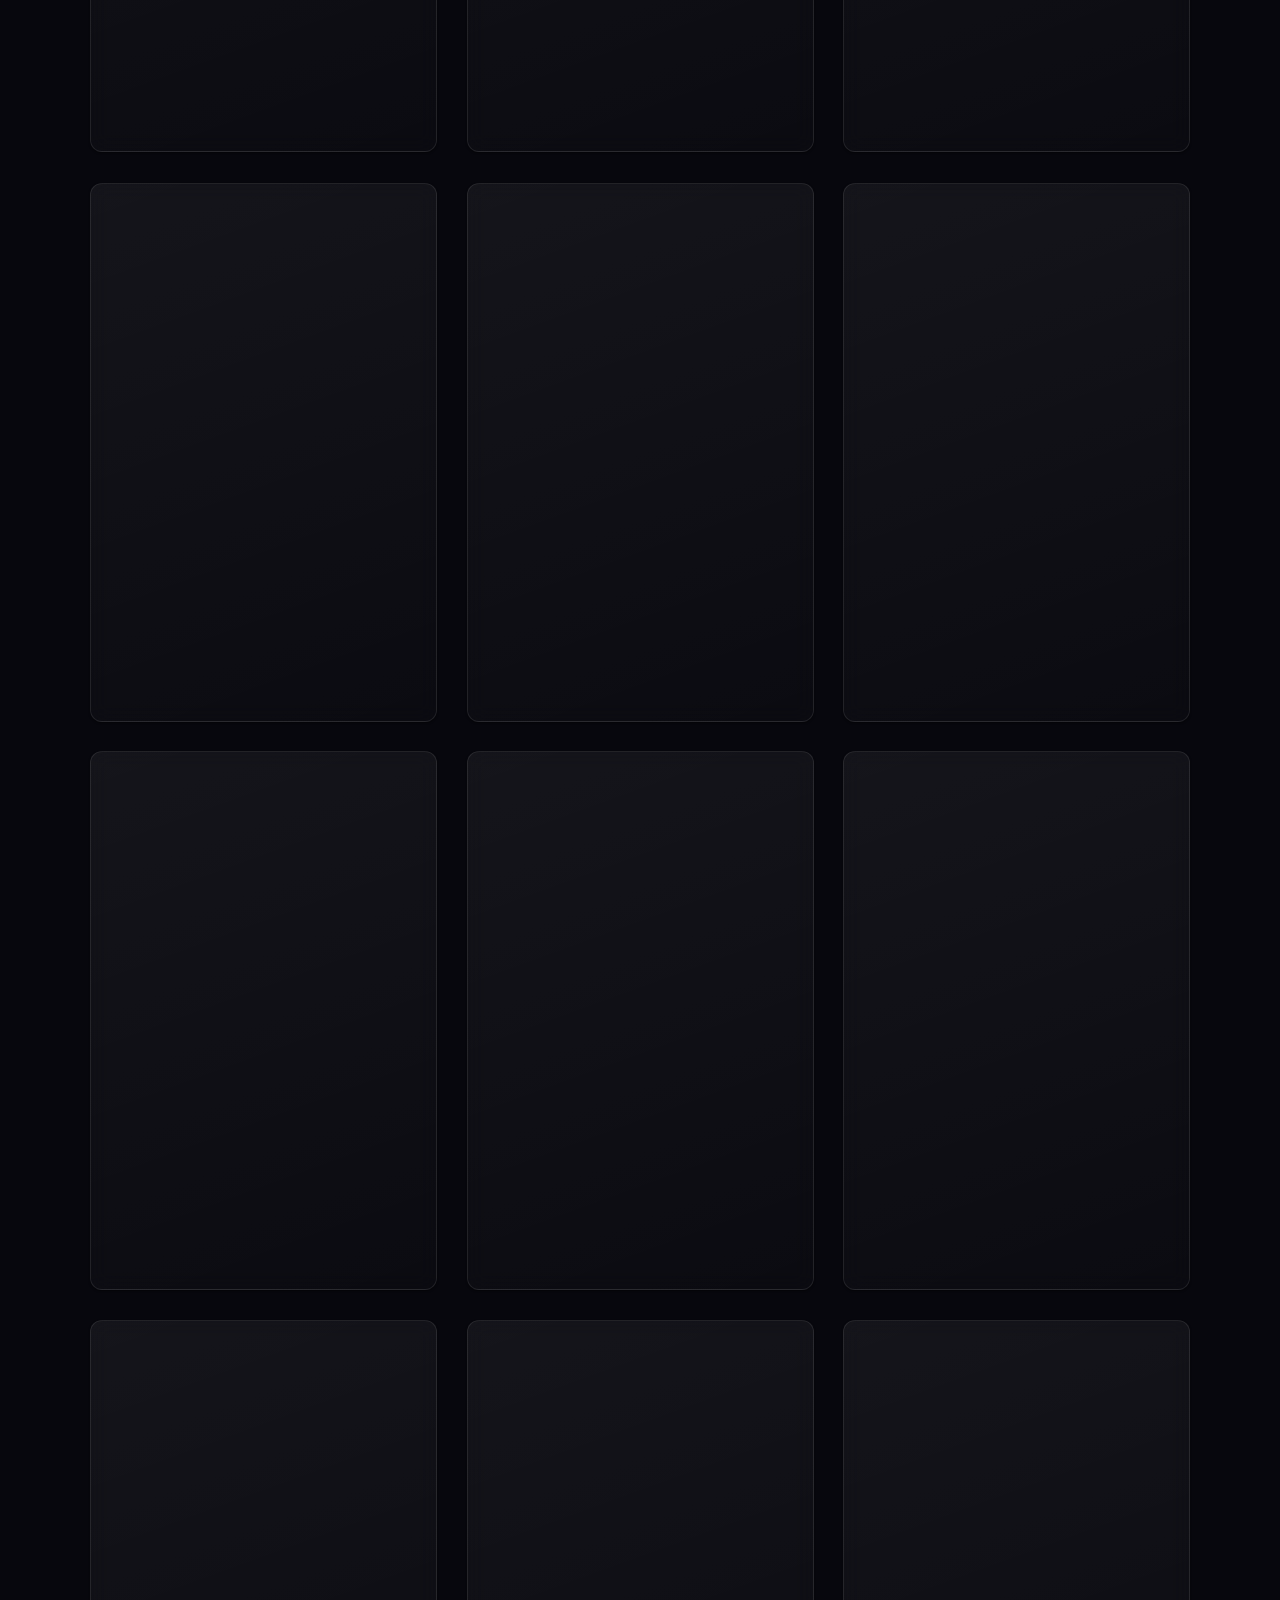
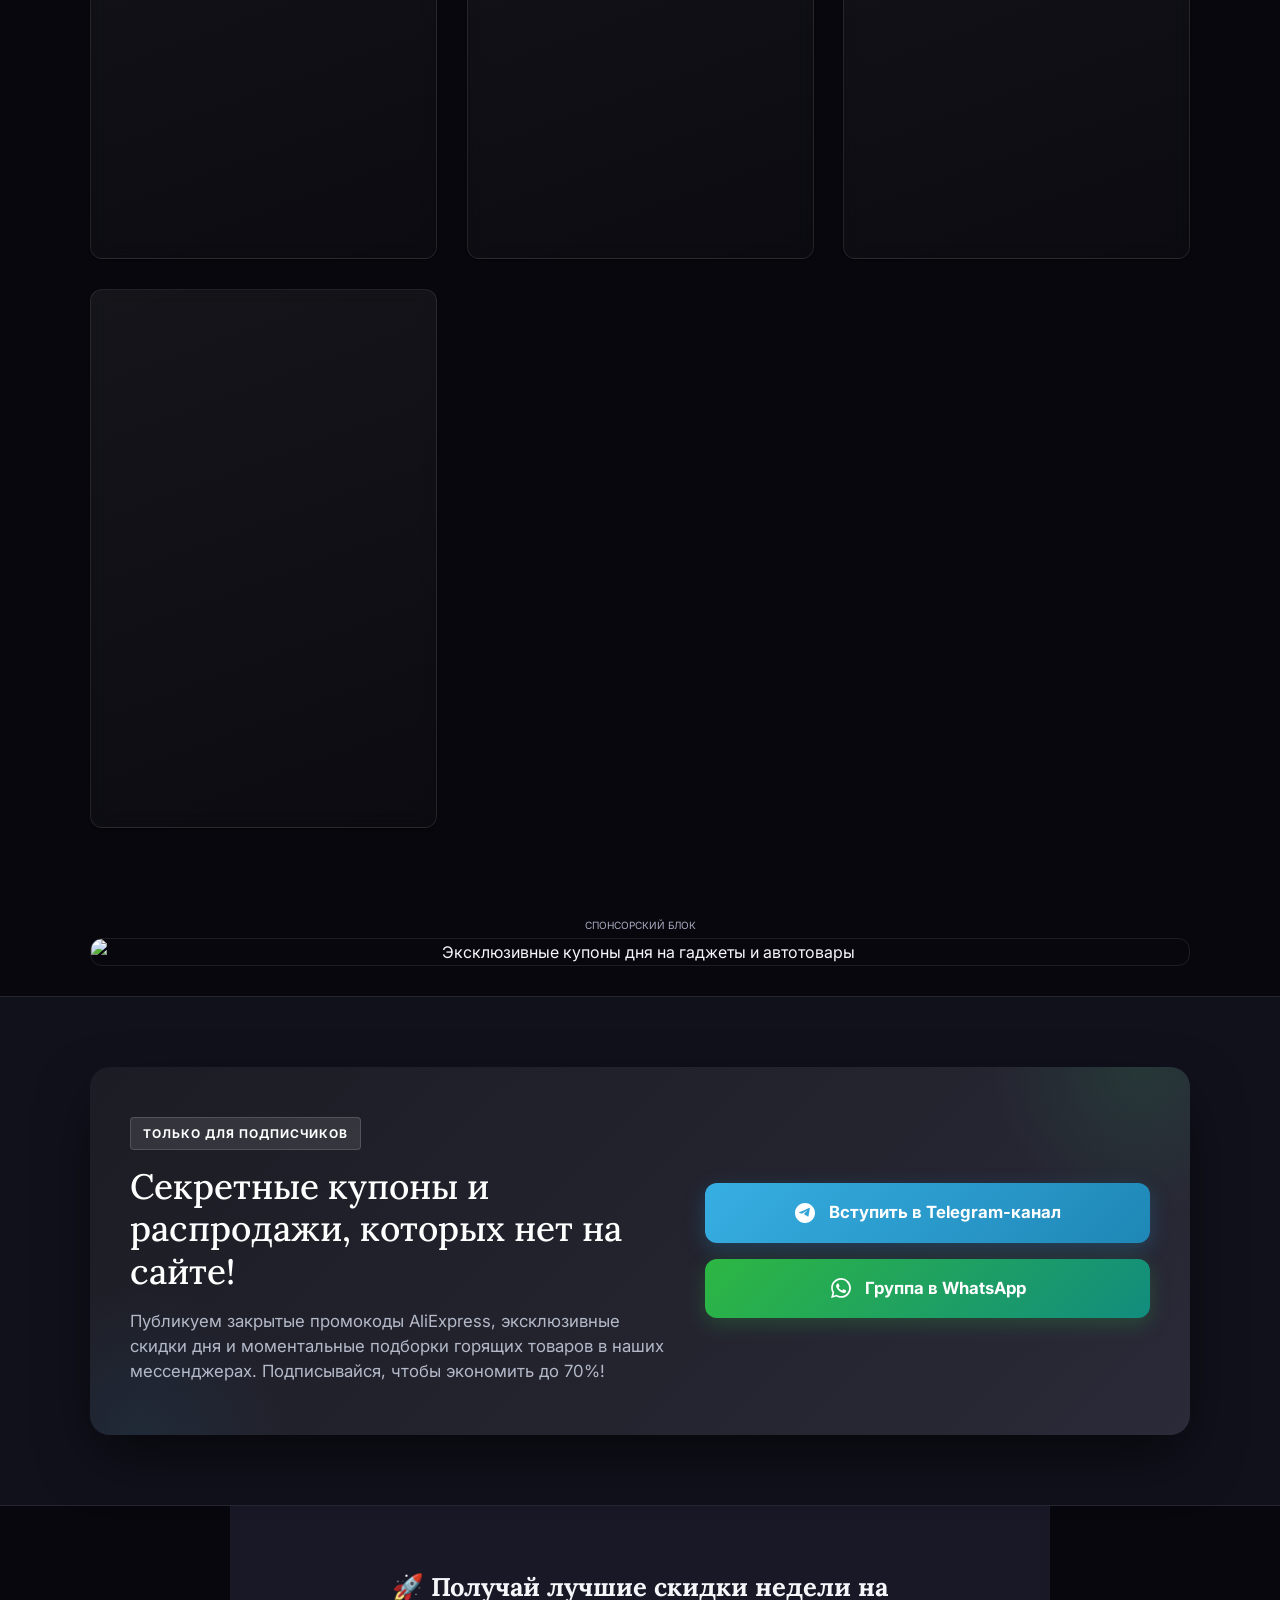
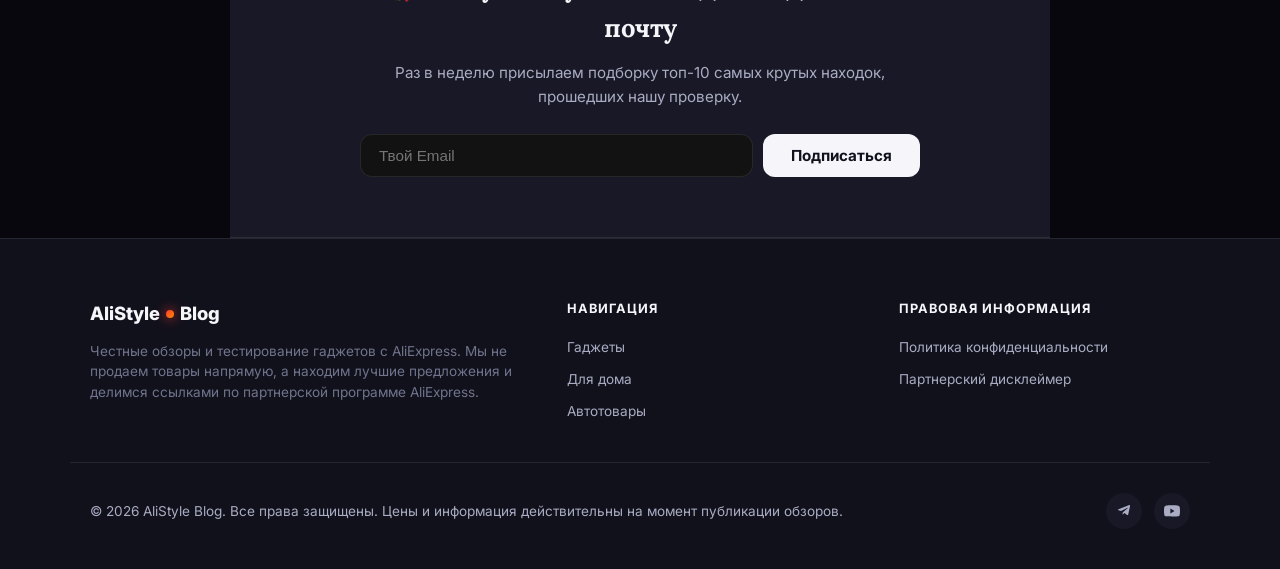
==== commit c04fb2d9: "feat(2026): live VPS sync, bilingual RU/HE AI consultant, video reviews & HTTPS proxy" ====
--- a/index.html
+++ b/index.html
@@ -195,7 +195,7 @@
             return { outOf5: r.toFixed(1), outOf10: (r * 2).toFixed(1), numOutOf5: r };
         };
     </script>
-    <script src="main.js?v=2.2"></script>
-    <script src="features.js?v=1.0"></script>
+    <script src="main.js?v=2.3"></script>
+    <script src="features.js?v=2.3"></script>
 </body>
 </html>
